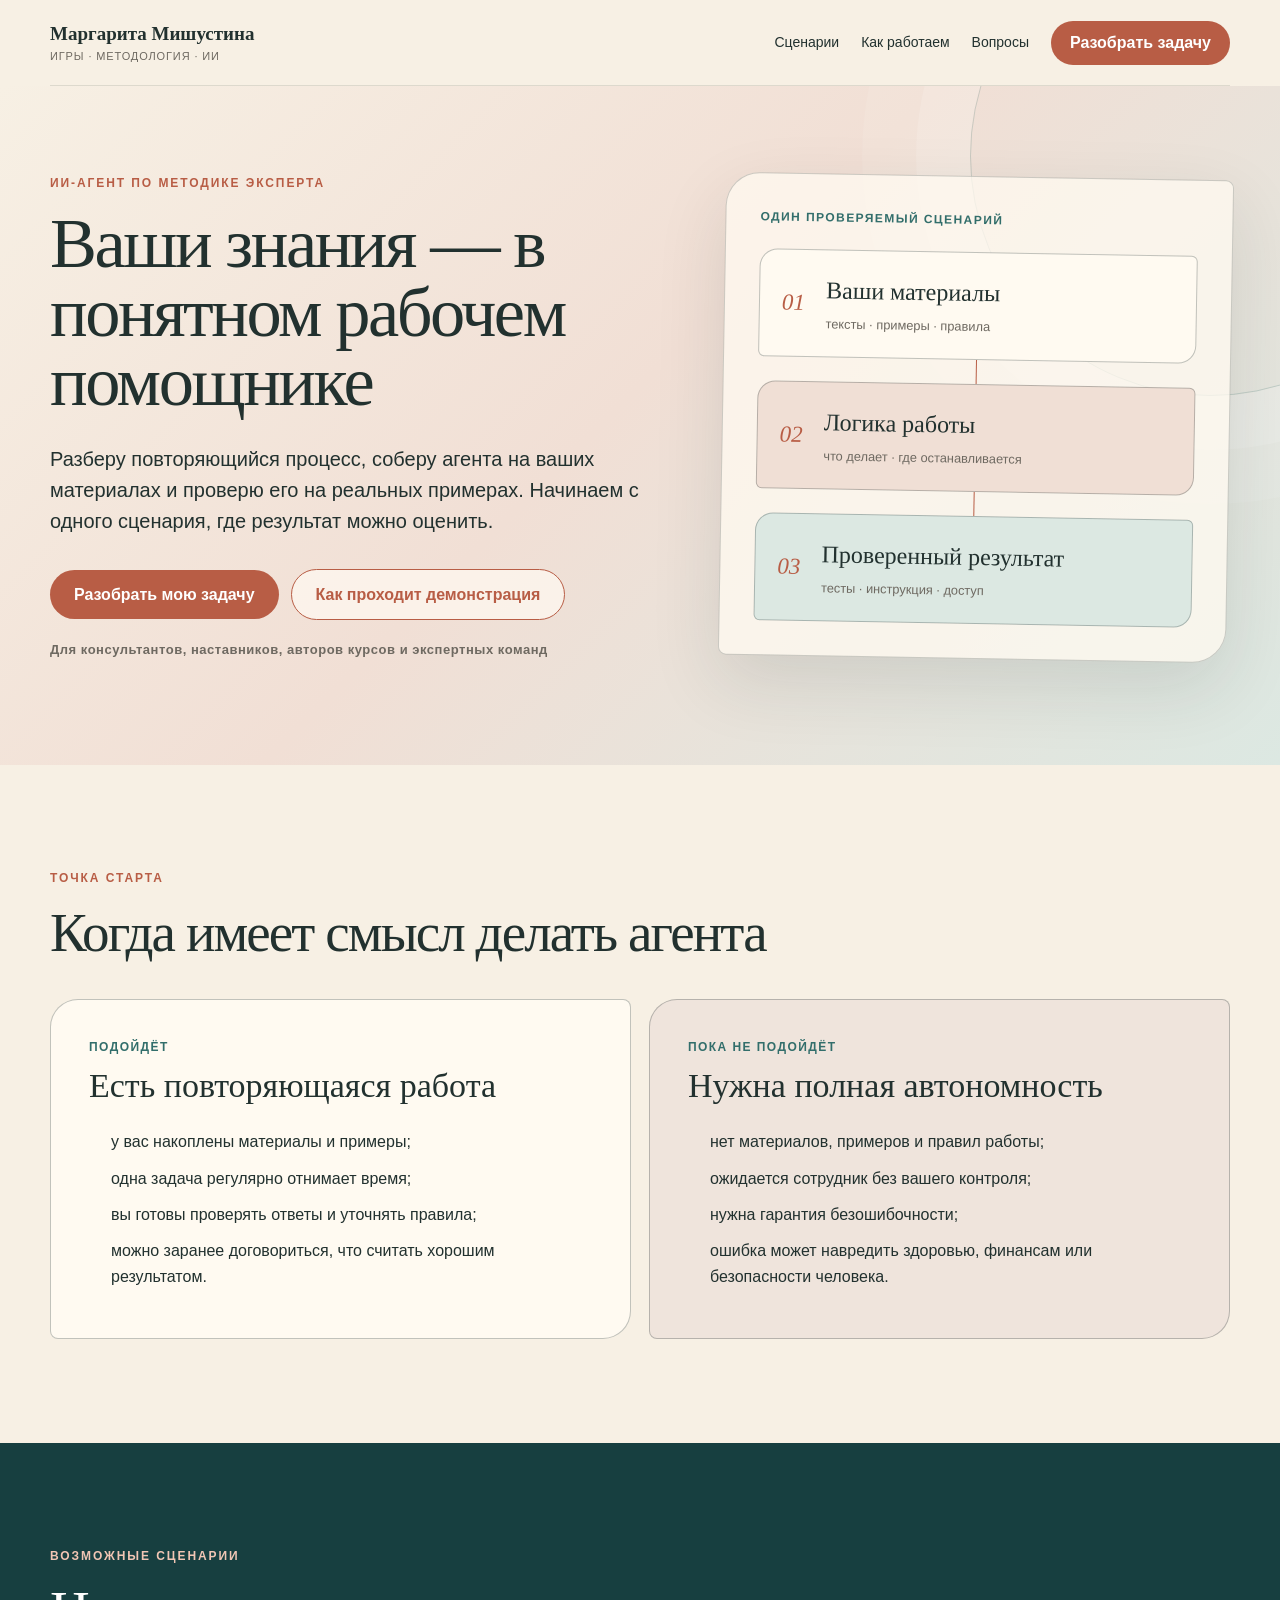
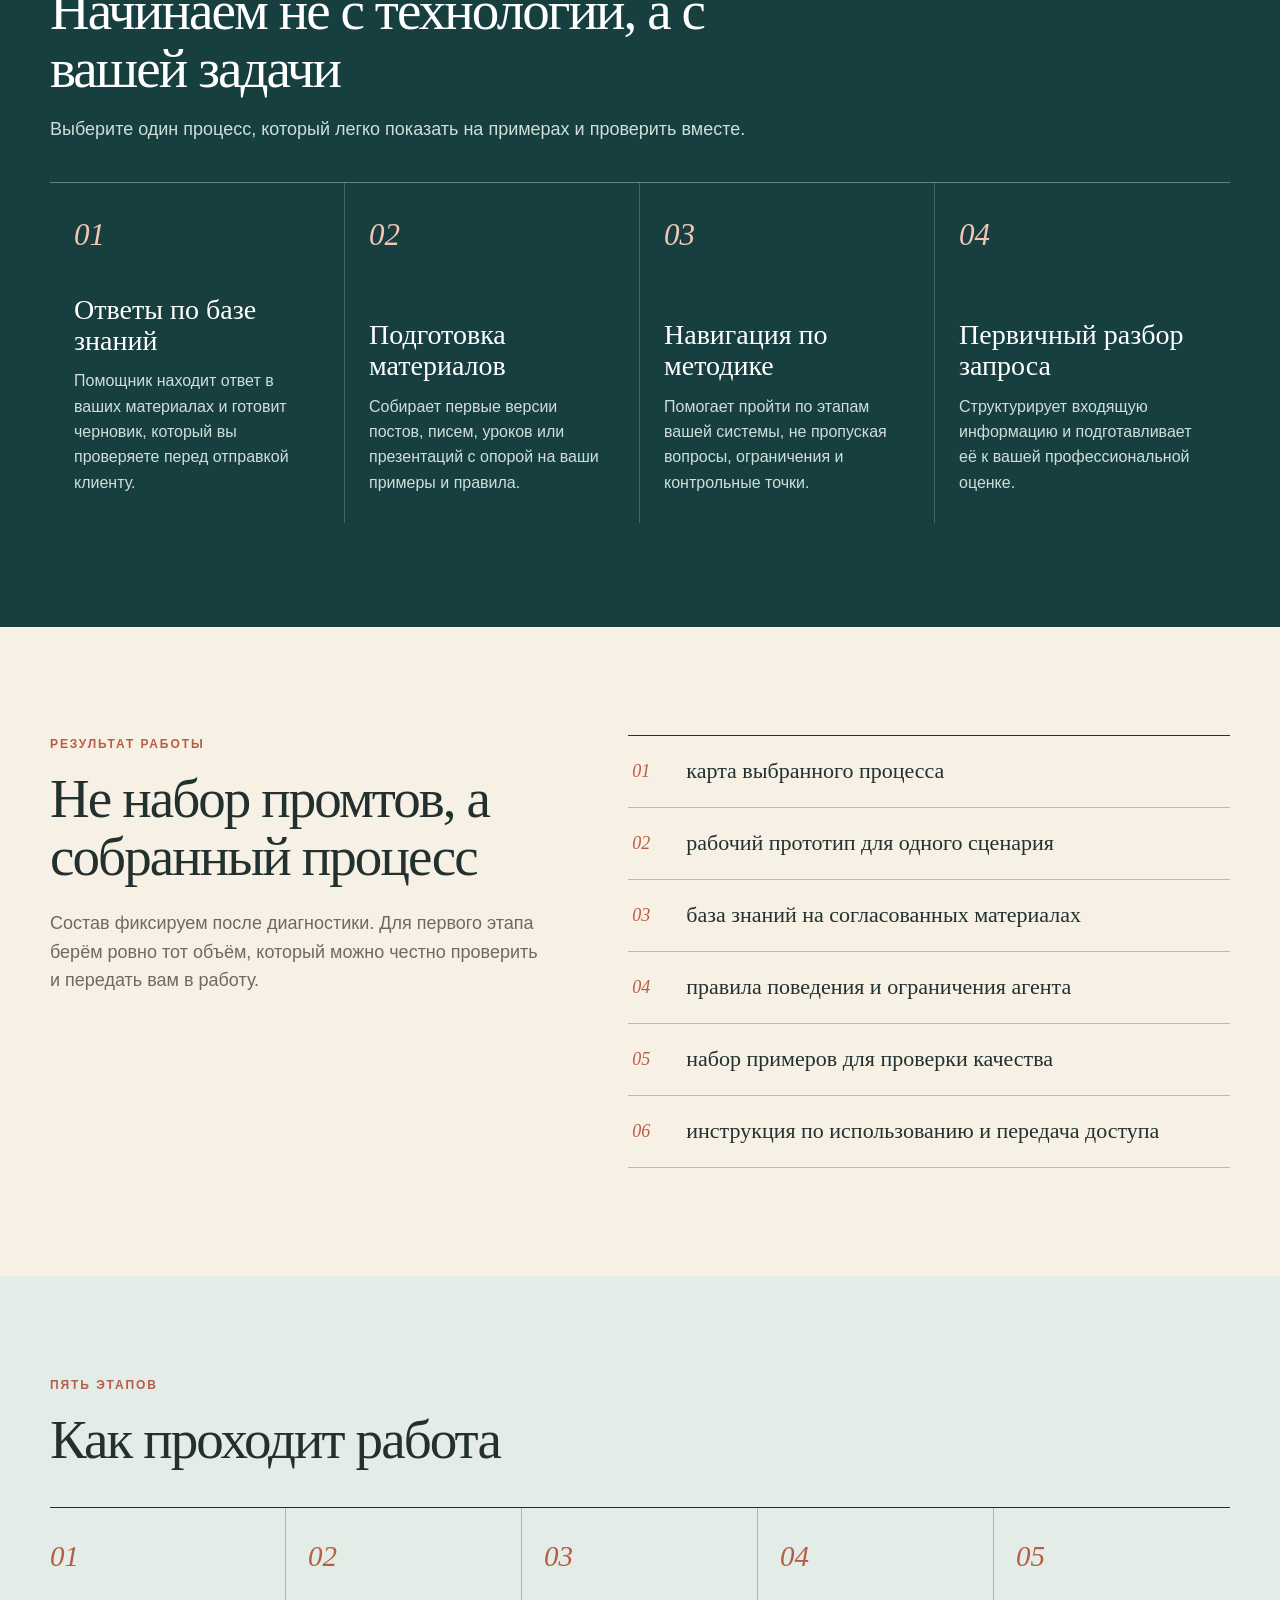
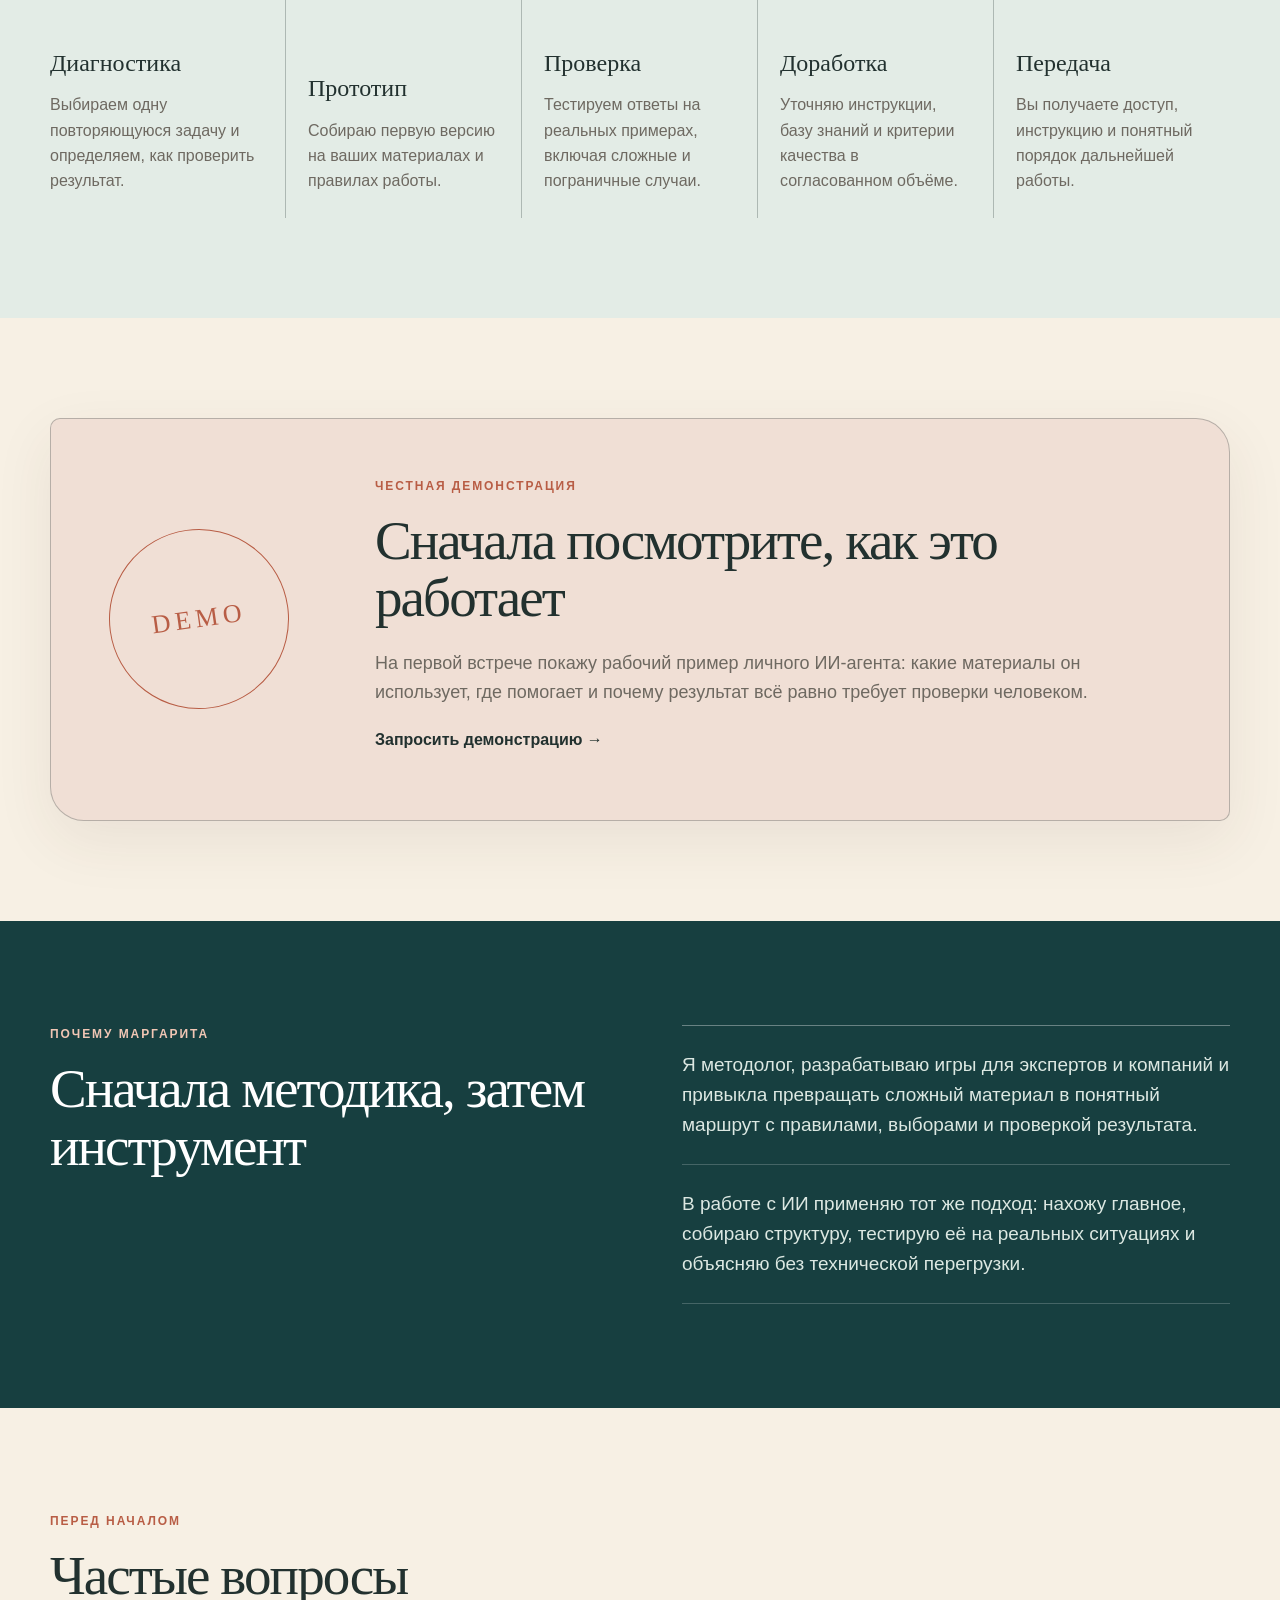
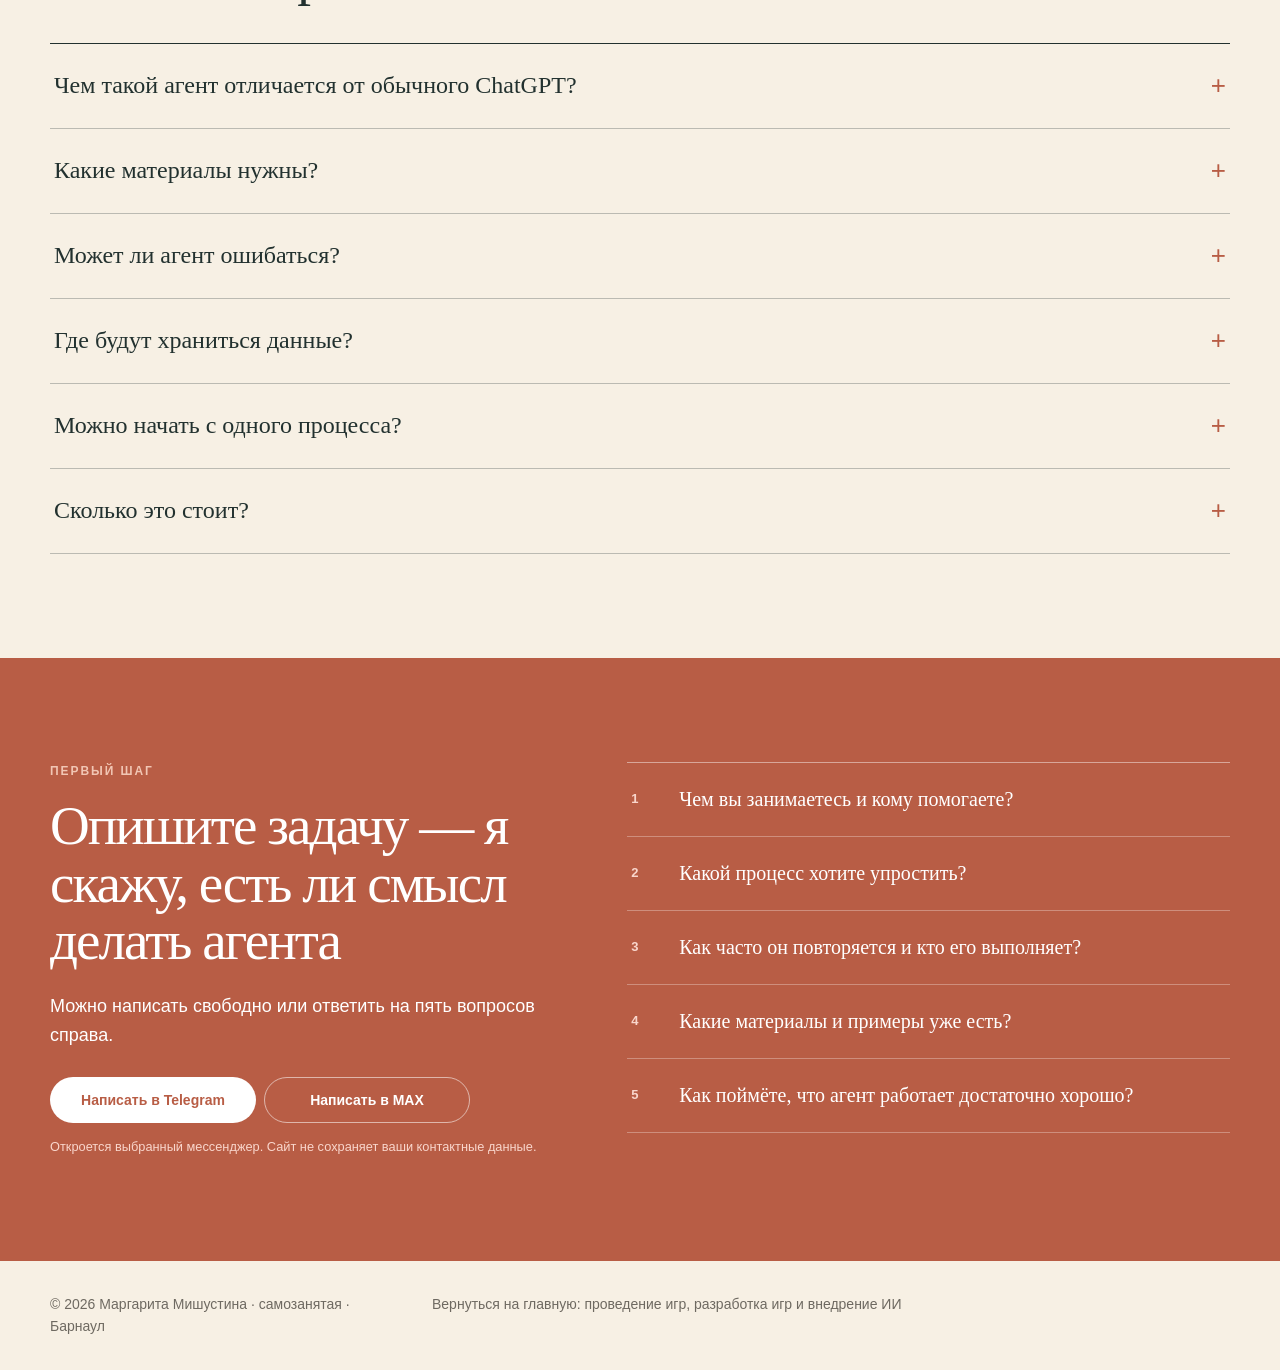
==== ai-agent/index.html @ d9b6cf72 "Создана страница ИИ-агента" ====
<!DOCTYPE html><html lang="ru"><head><meta charSet="utf-8"/><meta name="viewport" content="width=device-width, initial-scale=1"/><link rel="stylesheet" href="/assets/index-BxCWGx-k.css" data-rsc-css-href="/assets/index-BxCWGx-k.css" data-precedence="vite-rsc/importer-resources"/><link rel="modulepreload" href="/assets/layout-segment-context-V9c8Z1tU.js" crossorigin=""/><link rel="modulepreload" href="/assets/rolldown-runtime-S-ySWqyJ.js" crossorigin=""/><link rel="modulepreload" href="/assets/index-Vi2s322t.js" crossorigin=""/><link rel="modulepreload" href="/assets/framework-CXnKph_e.js" crossorigin=""/><title>ИИ-агент по методике эксперта — Маргарита Мишустина</title><meta name="description" content="Разбор повторяющегося процесса, прототип ИИ-агента на ваших материалах, проверка на реальных примерах и понятная передача в работу."/><meta property="og:title" content="ИИ-агент по вашей методике"/><meta property="og:description" content="Начинаем с одного повторяющегося процесса и проверяем результат на реальных примерах."/><meta property="og:url" content="https://margaritamishustina.ru/ai-agent/"/><meta property="og:type" content="website"/><meta property="og:locale" content="ru_RU"/><meta property="og:image" content="https://margaritamishustina.ru/og.png"/><meta property="og:image:width" content="1792"/><meta property="og:image:height" content="937"/><meta property="og:image:alt" content="Маргарита Мишустина — игры, методология и ИИ"/><meta name="twitter:card" content="summary_large_image"/><meta name="twitter:title" content="ИИ-агент по вашей методике"/><meta name="twitter:description" content="Один понятный сценарий, ваши материалы и проверка на реальных примерах."/><meta name="twitter:image" content="https://margaritamishustina.ru/og.png"/><link rel="canonical" href="https://margaritamishustina.ru/ai-agent/"/><script>self.__VINEXT_RSC_PARAMS__={}</script><script>self.__VINEXT_RSC_NAV__={"pathname":"/ai-agent","searchParams":[]}</script><link rel="modulepreload" href="/assets/index-Vi2s322t.js" />
<link rel="icon" href="/favicon.svg" type="image/svg+xml"/></head><body><header class="site-header ai-page-header"><a class="brand" href="/" aria-label="На главную страницу">Маргарита Мишустина<span>игры · методология · ИИ</span></a><nav aria-label="Навигация страницы ИИ-агента"><a class="nav-link" href="#scenarios">Сценарии</a><a class="nav-link" href="#process">Как работаем</a><a class="nav-link" href="#faq">Вопросы</a><a class="button button-small" href="#contact">Разобрать задачу</a></nav></header><main class="ai-page"><section class="ai-page-hero" aria-labelledby="ai-page-title"><div class="page-shell ai-page-hero-grid"><div class="ai-page-hero-copy"><p class="chapter-label">ИИ-агент по методике эксперта</p><h1 id="ai-page-title">Ваши знания — в понятном рабочем помощнике</h1><p class="hero-lead">Разберу повторяющийся процесс, соберу агента на ваших материалах и проверю его на реальных примерах. Начинаем с одного сценария, где результат можно оценить.</p><div class="hero-actions ai-page-actions"><a class="button" href="#contact">Разобрать мою задачу</a><a class="button button-outline" href="#demo">Как проходит демонстрация</a></div><p class="hero-location">Для консультантов, наставников, авторов курсов и экспертных команд</p></div><div class="agent-blueprint" aria-label="Схема создания ИИ-агента"><p class="small-title">Один проверяемый сценарий</p><div class="blueprint-card blueprint-source"><span>01</span><strong>Ваши материалы</strong><small>тексты · примеры · правила</small></div><div class="blueprint-line" aria-hidden="true"></div><div class="blueprint-card blueprint-logic"><span>02</span><strong>Логика работы</strong><small>что делает · где останавливается</small></div><div class="blueprint-line" aria-hidden="true"></div><div class="blueprint-card blueprint-result"><span>03</span><strong>Проверенный результат</strong><small>тесты · инструкция · доступ</small></div></div></div></section><section class="ai-fit page-shell" aria-labelledby="fit-title"><div class="section-heading narrow"><p class="chapter-label">Точка старта</p><h2 id="fit-title">Когда имеет смысл делать агента</h2></div><div class="ai-fit-grid"><article class="fit-card fit-card-yes"><p class="small-title">Подойдёт</p><h3>Есть повторяющаяся работа</h3><ul><li>у вас накоплены материалы и примеры;</li><li>одна задача регулярно отнимает время;</li><li>вы готовы проверять ответы и уточнять правила;</li><li>можно заранее договориться, что считать хорошим результатом.</li></ul></article><article class="fit-card fit-card-no"><p class="small-title">Пока не подойдёт</p><h3>Нужна полная автономность</h3><ul><li>нет материалов, примеров и правил работы;</li><li>ожидается сотрудник без вашего контроля;</li><li>нужна гарантия безошибочности;</li><li>ошибка может навредить здоровью, финансам или безопасности человека.</li></ul></article></div></section><section class="ai-scenarios" id="scenarios" aria-labelledby="scenarios-title"><div class="page-shell"><div class="section-heading narrow"><p class="chapter-label light">Возможные сценарии</p><h2 id="scenarios-title">Начинаем не с технологии, а с вашей задачи</h2><p>Выберите один процесс, который легко показать на примерах и проверить вместе.</p></div><div class="scenario-grid"><article><span>01</span><h3>Ответы по базе знаний</h3><p>Помощник находит ответ в ваших материалах и готовит черновик, который вы проверяете перед отправкой клиенту.</p></article><article><span>02</span><h3>Подготовка материалов</h3><p>Собирает первые версии постов, писем, уроков или презентаций с опорой на ваши примеры и правила.</p></article><article><span>03</span><h3>Навигация по методике</h3><p>Помогает пройти по этапам вашей системы, не пропуская вопросы, ограничения и контрольные точки.</p></article><article><span>04</span><h3>Первичный разбор запроса</h3><p>Структурирует входящую информацию и подготавливает её к вашей профессиональной оценке.</p></article></div></div></section><section class="ai-delivery page-shell" aria-labelledby="delivery-title"><div class="ai-delivery-intro"><p class="chapter-label">Результат работы</p><h2 id="delivery-title">Не набор промтов, а собранный процесс</h2><p>Состав фиксируем после диагностики. Для первого этапа берём ровно тот объём, который можно честно проверить и передать вам в работу.</p></div><ol class="delivery-list"><li><span>01</span>карта выбранного процесса</li><li><span>02</span>рабочий прототип для одного сценария</li><li><span>03</span>база знаний на согласованных материалах</li><li><span>04</span>правила поведения и ограничения агента</li><li><span>05</span>набор примеров для проверки качества</li><li><span>06</span>инструкция по использованию и передача доступа</li></ol></section><section class="ai-process" id="process" aria-labelledby="process-title"><div class="page-shell"><div class="section-heading narrow"><p class="chapter-label">Пять этапов</p><h2 id="process-title">Как проходит работа</h2></div><ol class="ai-process-steps"><li><span>01</span><div><strong>Диагностика</strong><p>Выбираем одну повторяющуюся задачу и определяем, как проверить результат.</p></div></li><li><span>02</span><div><strong>Прототип</strong><p>Собираю первую версию на ваших материалах и правилах работы.</p></div></li><li><span>03</span><div><strong>Проверка</strong><p>Тестируем ответы на реальных примерах, включая сложные и пограничные случаи.</p></div></li><li><span>04</span><div><strong>Доработка</strong><p>Уточняю инструкции, базу знаний и критерии качества в согласованном объёме.</p></div></li><li><span>05</span><div><strong>Передача</strong><p>Вы получаете доступ, инструкцию и понятный порядок дальнейшей работы.</p></div></li></ol></div></section><section class="ai-demo page-shell" id="demo" aria-labelledby="demo-title"><div class="demo-stamp" aria-hidden="true">DEMO</div><div><p class="chapter-label">Честная демонстрация</p><h2 id="demo-title">Сначала посмотрите, как это работает</h2><p>На первой встрече покажу рабочий пример личного ИИ-агента: какие материалы он использует, где помогает и почему результат всё равно требует проверки человеком.</p><a class="text-link" href="#contact">Запросить демонстрацию →</a></div></section><section class="ai-method" aria-labelledby="method-title-ai"><div class="page-shell ai-method-grid"><div><p class="chapter-label light">Почему Маргарита</p><h2 id="method-title-ai">Сначала методика, затем инструмент</h2></div><div class="ai-method-copy"><p>Я методолог, разрабатываю игры для экспертов и компаний и привыкла превращать сложный материал в понятный маршрут с правилами, выборами и проверкой результата.</p><p>В работе с ИИ применяю тот же подход: нахожу главное, собираю структуру, тестирую её на реальных ситуациях и объясняю без технической перегрузки.</p></div></div></section><section class="ai-faq page-shell" id="faq" aria-labelledby="faq-title-ai"><div class="section-heading narrow"><p class="chapter-label">Перед началом</p><h2 id="faq-title-ai">Частые вопросы</h2></div><div class="ai-faq-list"><details><summary>Чем такой агент отличается от обычного ChatGPT?<span>+</span></summary><p>Он собирается под конкретный процесс, использует согласованные материалы и проверяется на заранее выбранных примерах. Это не отменяет контроль человека.</p></details><details><summary>Какие материалы нужны?<span>+</span></summary><p>Подойдут тексты, инструкции, ответы клиентам, уроки, презентации и примеры хорошего результата. На диагностике определим, чего достаточно для первой версии.</p></details><details><summary>Может ли агент ошибаться?<span>+</span></summary><p>Да. Поэтому мы заранее задаём ограничения, собираем тесты и определяем, какие ответы обязательно проверяет человек.</p></details><details><summary>Где будут храниться данные?<span>+</span></summary><p>Это зависит от выбранной платформы. До начала работы согласуем, какие данные можно использовать, где они обрабатываются и кому доступен результат.</p></details><details><summary>Можно начать с одного процесса?<span>+</span></summary><p>Да, это предпочтительный старт. Если первый сценарий проходит согласованные тесты, его можно расширять или добавлять следующие задачи.</p></details><details><summary>Сколько это стоит?<span>+</span></summary><p>Стоимость зависит от объёма материалов, сложности логики и нужных интеграций. После короткой диагностики предложу состав первого этапа и цену без обязательства продолжать.</p></details></div></section><section class="ai-contact" id="contact" aria-labelledby="contact-title-ai"><div class="page-shell ai-contact-grid"><div><p class="chapter-label light">Первый шаг</p><h2 id="contact-title-ai">Опишите задачу — я скажу, есть ли смысл делать агента</h2><p>Можно написать свободно или ответить на пять вопросов справа.</p><div class="contact-actions ai-contact-actions"><a href="https://t.me/margomishustina?text=Хочу%20разобрать%20задачу%20для%20ИИ-агента.%20Я%20занимаюсь…%20Хочу%20упростить…" target="_blank" rel="noreferrer">Написать в Telegram</a><a href="https://max.ru/u/f9LHodD0cOJ58w_miyVyxqNpqsaRyYkkDJzzNxGYWLPPNpNHyA_haYvDagc" target="_blank" rel="noreferrer">Написать в MAX</a></div><small>Откроется выбранный мессенджер. Сайт не сохраняет ваши контактные данные.</small></div><ol class="brief-list"><li><span>1</span>Чем вы занимаетесь и кому помогаете?</li><li><span>2</span>Какой процесс хотите упростить?</li><li><span>3</span>Как часто он повторяется и кто его выполняет?</li><li><span>4</span>Какие материалы и примеры уже есть?</li><li><span>5</span>Как поймёте, что агент работает достаточно хорошо?</li></ol></div></section></main><footer class="site-footer page-shell"><p>© 2026 Маргарита Мишустина · самозанятая · Барнаул</p><p><a href="/">Вернуться на главную: проведение игр, разработка игр и внедрение ИИ</a></p></footer><script id="_R_">import("/assets/index-Vi2s322t.js")</script></body></html><script>self.__VINEXT_RSC_CHUNKS__=self.__VINEXT_RSC_CHUNKS__||[];self.__VINEXT_RSC_CHUNKS__.push("2:I[\"491d67a9792c\",[],\"Children\",1]\n3:I[\"cfee43ca1bc7\",[],\"LayoutSegmentProvider\",1]\n4:I[\"491d67a9792c\",[],\"Slot\",1]\n5:I[\"5b777958e3fd\",[],\"RedirectBoundary\",1]\n:HL[\"/assets/index-BxCWGx-k.css\",\"style\"]\n")</script><script>self.__VINEXT_RSC_CHUNKS__=self.__VINEXT_RSC_CHUNKS__||[];self.__VINEXT_RSC_CHUNKS__.push("0:{\"__route\":\"route:/ai-agent\",\"__interceptionContext\":null,\"__layoutIds\":[\"layout:/\"],\"__rootLayout\":\"/\",\"page:/ai-agent\":\"$L1\",\"layout:/\":[[[[\"$\",\"link\",\"css:/assets/index-BxCWGx-k.css\",{\"rel\":\"stylesheet\",\"precedence\":\"vite-rsc/importer-resources\",\"href\":\"/assets/index-BxCWGx-k.css\",\"data-rsc-css-href\":\"/assets/index-BxCWGx-k.css\"}],\"$undefined\"],[\"$\",\"html\",null,{\"lang\":\"ru\",\"children\":[\"$\",\"body\",null,{\"children\":[\"$\",\"$L2\",null,{}]}]}]],null],\"route:/ai-agent\":[[[\"$\",\"meta\",null,{\"charSet\":\"utf-8\"}],[[\"$\",\"title\",\"0\",{\"children\":\"ИИ-агент по методике эксперта — Маргарита Мишустина\"}],[\"$\",\"meta\",\"1\",{\"name\":\"description\",\"content\":\"Разбор повторяющегося процесса, прототип ИИ-агента на ваших материалах, проверка на реальных примерах и понятная передача в работу.\"}],[\"$\",\"meta\",\"2\",{\"property\":\"og:title\",\"content\":\"ИИ-агент по вашей методике\"}],[\"$\",\"meta\",\"3\",{\"property\":\"og:description\",\"content\":\"Начинаем с одного повторяющегося процесса и проверяем результат на реальных примерах.\"}],[\"$\",\"meta\",\"4\",{\"property\":\"og:url\",\"content\":\"https://margaritamishustina.ru/ai-agent/\"}],[\"$\",\"meta\",\"5\",{\"property\":\"og:type\",\"content\":\"website\"}],[\"$\",\"meta\",\"6\",{\"property\":\"og:locale\",\"content\":\"ru_RU\"}],[\"$\",\"meta\",\"7\",{\"property\":\"og:image\",\"content\":\"https://margaritamishustina.ru/og.png\"}],[\"$\",\"meta\",\"8\",{\"property\":\"og:image:width\",\"content\":\"1792\"}],[\"$\",\"meta\",\"9\",{\"property\":\"og:image:height\",\"content\":\"937\"}],[\"$\",\"meta\",\"10\",{\"property\":\"og:image:alt\",\"content\":\"Маргарита Мишустина — игры, методология и ИИ\"}],[\"$\",\"meta\",\"11\",{\"name\":\"twitter:card\",\"content\":\"summary_large_image\"}],[\"$\",\"meta\",\"12\",{\"name\":\"twitter:title\",\"content\":\"ИИ-агент по вашей методике\"}],[\"$\",\"meta\",\"13\",{\"name\":\"twitter:description\",\"content\":\"Один понятный сценарий, ваши материалы и проверка на реальных примерах.\"}],[\"$\",\"meta\",\"14\",{\"name\":\"twitter:image\",\"content\":\"https://margaritamishustina.ru/og.png\"}],[\"$\",\"link\",\"15\",{\"rel\":\"canonical\",\"href\":\"https://margaritamishustina.ru/ai-agent/\"}]],[[\"$\",\"meta\",\"0\",{\"name\":\"viewport\",\"content\":\"width=device-width, initial-scale=1\"}]]],[\"$\",\"$L3\",null,{\"segmentMap\":{\"children\":[\"ai-agent\"]},\"children\":[\"$\",\"$L4\",null,{\"id\":\"layout:/\",\"parallelSlots\":\"$undefined\",\"children\":[\"$\",\"$L5\",null,{\"children\":[\"$\",\"$L3\",null,{\"segmentMap\":{\"children\":[]},\"children\":[\"$\",\"$L4\",null,{\"id\":\"page:/ai-agent\"}]}]}]}]}]],\"__layoutFlags\":{\"layout:/\":\"s\"},\"__artifactCompatibility\":{\"schemaVersion\":1,\"graphVersion\":\"app-route-graph:177z2ak1lp4mmw\",\"deploymentVersion\":\"15f0492b-9839-4510-b03e-3e1b7dee6f03\",\"appElementsSchemaVersion\":1,\"rscPayloadSchemaVersion\":1,\"rootBoundaryId\":\"/\",\"renderEpoch\":null}}\n")</script><script>self.__VINEXT_RSC_CHUNKS__=self.__VINEXT_RSC_CHUNKS__||[];self.__VINEXT_RSC_CHUNKS__.push("1:[[\"$\",\"header\",null,{\"className\":\"site-header ai-page-header\",\"children\":[[\"$\",\"a\",null,{\"className\":\"brand\",\"href\":\"/\",\"aria-label\":\"На главную страницу\",\"children\":[\"Маргарита Мишустина\",[\"$\",\"span\",null,{\"children\":\"игры · методология · ИИ\"}]]}],[\"$\",\"nav\",null,{\"aria-label\":\"Навигация страницы ИИ-агента\",\"children\":[[\"$\",\"a\",null,{\"className\":\"nav-link\",\"href\":\"#scenarios\",\"children\":\"Сценарии\"}],[\"$\",\"a\",null,{\"className\":\"nav-link\",\"href\":\"#process\",\"children\":\"Как работаем\"}],[\"$\",\"a\",null,{\"className\":\"nav-link\",\"href\":\"#faq\",\"children\":\"Вопросы\"}],[\"$\",\"a\",null,{\"className\":\"button button-small\",\"href\":\"#contact\",\"children\":\"Разобрать задачу\"}]]}]]}],[\"$\",\"main\",null,{\"className\":\"ai-page\",\"children\":[[\"$\",\"section\",null,{\"className\":\"ai-page-hero\",\"aria-labelledby\":\"ai-page-title\",\"children\":[\"$\",\"div\",null,{\"className\":\"page-shell ai-page-hero-grid\",\"children\":[[\"$\",\"div\",null,{\"className\":\"ai-page-hero-copy\",\"children\":[[\"$\",\"p\",null,{\"className\":\"chapter-label\",\"children\":\"ИИ-агент по методике эксперта\"}],[\"$\",\"h1\",null,{\"id\":\"ai-page-title\",\"children\":\"Ваши знания — в понятном рабочем помощнике\"}],[\"$\",\"p\",null,{\"className\":\"hero-lead\",\"children\":\"Разберу повторяющийся процесс, соберу агента на ваших материалах и проверю его на реальных примерах. Начинаем с одного сценария, где результат можно оценить.\"}],[\"$\",\"div\",null,{\"className\":\"hero-actions ai-page-actions\",\"children\":[[\"$\",\"a\",null,{\"className\":\"button\",\"href\":\"#contact\",\"children\":\"Разобрать мою задачу\"}],[\"$\",\"a\",null,{\"className\":\"button button-outline\",\"href\":\"#demo\",\"children\":\"Как проходит демонстрация\"}]]}],[\"$\",\"p\",null,{\"className\":\"hero-location\",\"children\":\"Для консультантов, наставников, авторов курсов и экспертных команд\"}]]}],[\"$\",\"div\",null,{\"className\":\"agent-blueprint\",\"aria-label\":\"Схема создания ИИ-агента\",\"children\":[[\"$\",\"p\",null,{\"className\":\"small-title\",\"children\":\"Один проверяемый сценарий\"}],[\"$\",\"div\",null,{\"className\":\"blueprint-card blueprint-source\",\"children\":[[\"$\",\"span\",null,{\"children\":\"01\"}],[\"$\",\"strong\",null,{\"children\":\"Ваши материалы\"}],[\"$\",\"small\",null,{\"children\":\"тексты · примеры · правила\"}]]}],[\"$\",\"div\",null,{\"className\":\"blueprint-line\",\"aria-hidden\":\"true\"}],[\"$\",\"div\",null,{\"className\":\"blueprint-card blueprint-logic\",\"children\":[[\"$\",\"span\",null,{\"children\":\"02\"}],[\"$\",\"strong\",null,{\"children\":\"Логика работы\"}],[\"$\",\"small\",null,{\"children\":\"что делает · где останавливается\"}]]}],[\"$\",\"div\",null,{\"className\":\"blueprint-line\",\"aria-hidden\":\"true\"}],[\"$\",\"div\",null,{\"className\":\"blueprint-card blueprint-result\",\"children\":[[\"$\",\"span\",null,{\"children\":\"03\"}],[\"$\",\"strong\",null,{\"children\":\"Проверенный результат\"}],[\"$\",\"small\",null,{\"children\":\"тесты · инструкция · доступ\"}]]}]]}]]}]}],[\"$\",\"section\",null,{\"className\":\"ai-fit page-shell\",\"aria-labelledby\":\"fit-title\",\"children\":[[\"$\",\"div\",null,{\"className\":\"section-heading narrow\",\"children\":[[\"$\",\"p\",null,{\"className\":\"chapter-label\",\"children\":\"Точка старта\"}],[\"$\",\"h2\",null,{\"id\":\"fit-title\",\"children\":\"Когда имеет смысл делать агента\"}]]}],[\"$\",\"div\",null,{\"className\":\"ai-fit-grid\",\"children\":[[\"$\",\"article\",null,{\"className\":\"fit-card fit-card-yes\",\"children\":[[\"$\",\"p\",null,{\"className\":\"small-title\",\"children\":\"Подойдёт\"}],[\"$\",\"h3\",null,{\"children\":\"Есть повторяющаяся работа\"}],[\"$\",\"ul\",null,{\"children\":[[\"$\",\"li\",null,{\"children\":\"у вас накоплены материалы и примеры;\"}],[\"$\",\"li\",null,{\"children\":\"одна задача регулярно отнимает время;\"}],[\"$\",\"li\",null,{\"children\":\"вы готовы проверять ответы и уточнять правила;\"}],[\"$\",\"li\",null,{\"children\":\"можно заранее договориться, что считать хорошим результатом.\"}]]}]]}],[\"$\",\"article\",null,{\"className\":\"fit-card fit-card-no\",\"children\":[[\"$\",\"p\",null,{\"className\":\"small-title\",\"children\":\"Пока не подойдёт\"}],[\"$\",\"h3\",null,{\"children\":\"Нужна полная автономность\"}],[\"$\",\"ul\",null,{\"children\":[[\"$\",\"li\",null,{\"children\":\"нет материалов, примеров и правил работы;\"}],[\"$\",\"li\",null,{\"children\":\"ожидается сотрудник без вашего контроля;\"}],[\"$\",\"li\",null,{\"children\":\"нужна гарантия безошибочности;\"}],[\"$\",\"li\",null,{\"children\":\"ошибка может навредить здоровью, финансам или безопасности человека.\"}]]}]]}]]}]]}],[\"$\",\"section\",null,{\"className\":\"ai-scenarios\",\"id\":\"scenarios\",\"aria-labelledby\":\"scenarios-title\",\"children\":[\"$\",\"div\",null,{\"className\":\"page-shell\",\"children\":[[\"$\",\"div\",null,{\"className\":\"section-heading narrow\",\"children\":[[\"$\",\"p\",null,{\"className\":\"chapter-label light\",\"children\":\"Возможные сценарии\"}],\"$L6\",\"$L7\"]}],\"$L8\"]}]}],\"$L9\",\"$La\",\"$Lb\",\"$Lc\",\"$Ld\",\"$Le\"]}],\"$Lf\"]\n")</script><script>self.__VINEXT_RSC_CHUNKS__=self.__VINEXT_RSC_CHUNKS__||[];self.__VINEXT_RSC_CHUNKS__.push("6:[\"$\",\"h2\",null,{\"id\":\"scenarios-title\",\"children\":\"Начинаем не с технологии, а с вашей задачи\"}]\n7:[\"$\",\"p\",null,{\"children\":\"Выберите один процесс, который легко показать на примерах и проверить вместе.\"}]\n8:[\"$\",\"div\",null,{\"className\":\"scenario-grid\",\"children\":[[\"$\",\"article\",\"01\",{\"children\":[[\"$\",\"span\",null,{\"children\":\"01\"}],[\"$\",\"h3\",null,{\"children\":\"Ответы по базе знаний\"}],[\"$\",\"p\",null,{\"children\":\"Помощник находит ответ в ваших материалах и готовит черновик, который вы проверяете перед отправкой клиенту.\"}]]}],[\"$\",\"article\",\"02\",{\"children\":[[\"$\",\"span\",null,{\"children\":\"02\"}],[\"$\",\"h3\",null,{\"children\":\"Подготовка материалов\"}],[\"$\",\"p\",null,{\"children\":\"Собирает первые версии постов, писем, уроков или презентаций с опорой на ваши примеры и правила.\"}]]}],[\"$\",\"article\",\"03\",{\"children\":[[\"$\",\"span\",null,{\"children\":\"03\"}],[\"$\",\"h3\",null,{\"children\":\"Навигация по методике\"}],[\"$\",\"p\",null,{\"children\":\"Помогает пройти по этапам вашей системы, не пропуская вопросы, ограничения и контрольные точки.\"}]]}],[\"$\",\"article\",\"04\",{\"children\":[[\"$\",\"span\",null,{\"children\":\"04\"}],[\"$\",\"h3\",null,{\"children\":\"Первичный разбор запроса\"}],[\"$\",\"p\",null,{\"children\":\"Структурирует входящую информацию и подготавливает её к вашей профессиональной оценке.\"}]]}]]}]\n")</script><script>self.__VINEXT_RSC_CHUNKS__=self.__VINEXT_RSC_CHUNKS__||[];self.__VINEXT_RSC_CHUNKS__.push("9:[\"$\",\"section\",null,{\"className\":\"ai-delivery page-shell\",\"aria-labelledby\":\"delivery-title\",\"children\":[[\"$\",\"div\",null,{\"className\":\"ai-delivery-intro\",\"children\":[[\"$\",\"p\",null,{\"className\":\"chapter-label\",\"children\":\"Результат работы\"}],[\"$\",\"h2\",null,{\"id\":\"delivery-title\",\"children\":\"Не набор промтов, а собранный процесс\"}],[\"$\",\"p\",null,{\"children\":\"Состав фиксируем после диагностики. Для первого этапа берём ровно тот объём, который можно честно проверить и передать вам в работу.\"}]]}],[\"$\",\"ol\",null,{\"className\":\"delivery-list\",\"children\":[[\"$\",\"li\",\"карта выбранного процесса\",{\"children\":[[\"$\",\"span\",null,{\"children\":\"01\"}],\"карта выбранного процесса\"]}],[\"$\",\"li\",\"рабочий прототип для одного сценария\",{\"children\":[[\"$\",\"span\",null,{\"children\":\"02\"}],\"рабочий прототип для одного сценария\"]}],[\"$\",\"li\",\"база знаний на согласованных материалах\",{\"children\":[[\"$\",\"span\",null,{\"children\":\"03\"}],\"база знаний на согласованных материалах\"]}],[\"$\",\"li\",\"правила поведения и ограничения агента\",{\"children\":[[\"$\",\"span\",null,{\"children\":\"04\"}],\"правила поведения и ограничения агента\"]}],[\"$\",\"li\",\"набор примеров для проверки качества\",{\"children\":[[\"$\",\"span\",null,{\"children\":\"05\"}],\"набор примеров для проверки качества\"]}],[\"$\",\"li\",\"инструкция по использованию и передача доступа\",{\"children\":[[\"$\",\"span\",null,{\"children\":\"06\"}],\"инструкция по использованию и передача доступа\"]}]]}]]}]\n")</script><script>self.__VINEXT_RSC_CHUNKS__=self.__VINEXT_RSC_CHUNKS__||[];self.__VINEXT_RSC_CHUNKS__.push("a:[\"$\",\"section\",null,{\"className\":\"ai-process\",\"id\":\"process\",\"aria-labelledby\":\"process-title\",\"children\":[\"$\",\"div\",null,{\"className\":\"page-shell\",\"children\":[[\"$\",\"div\",null,{\"className\":\"section-heading narrow\",\"children\":[[\"$\",\"p\",null,{\"className\":\"chapter-label\",\"children\":\"Пять этапов\"}],[\"$\",\"h2\",null,{\"id\":\"process-title\",\"children\":\"Как проходит работа\"}]]}],[\"$\",\"ol\",null,{\"className\":\"ai-process-steps\",\"children\":[[\"$\",\"li\",\"Диагностика\",{\"children\":[[\"$\",\"span\",null,{\"children\":\"01\"}],[\"$\",\"div\",null,{\"children\":[[\"$\",\"strong\",null,{\"children\":\"Диагностика\"}],[\"$\",\"p\",null,{\"children\":\"Выбираем одну повторяющуюся задачу и определяем, как проверить результат.\"}]]}]]}],[\"$\",\"li\",\"Прототип\",{\"children\":[[\"$\",\"span\",null,{\"children\":\"02\"}],[\"$\",\"div\",null,{\"children\":[[\"$\",\"strong\",null,{\"children\":\"Прототип\"}],[\"$\",\"p\",null,{\"children\":\"Собираю первую версию на ваших материалах и правилах работы.\"}]]}]]}],[\"$\",\"li\",\"Проверка\",{\"children\":[[\"$\",\"span\",null,{\"children\":\"03\"}],[\"$\",\"div\",null,{\"children\":[[\"$\",\"strong\",null,{\"children\":\"Проверка\"}],[\"$\",\"p\",null,{\"children\":\"Тестируем ответы на реальных примерах, включая сложные и пограничные случаи.\"}]]}]]}],[\"$\",\"li\",\"Доработка\",{\"children\":[[\"$\",\"span\",null,{\"children\":\"04\"}],[\"$\",\"div\",null,{\"children\":[[\"$\",\"strong\",null,{\"children\":\"Доработка\"}],[\"$\",\"p\",null,{\"children\":\"Уточняю инструкции, базу знаний и критерии качества в согласованном объёме.\"}]]}]]}],[\"$\",\"li\",\"Передача\",{\"children\":[[\"$\",\"span\",null,{\"children\":\"05\"}],[\"$\",\"div\",null,{\"children\":[[\"$\",\"strong\",null,{\"children\":\"Передача\"}],[\"$\",\"p\",null,{\"children\":\"Вы получаете доступ, инструкцию и понятный порядок дальнейшей работы.\"}]]}]]}]]}]]}]}]\n")</script><script>self.__VINEXT_RSC_CHUNKS__=self.__VINEXT_RSC_CHUNKS__||[];self.__VINEXT_RSC_CHUNKS__.push("b:[\"$\",\"section\",null,{\"className\":\"ai-demo page-shell\",\"id\":\"demo\",\"aria-labelledby\":\"demo-title\",\"children\":[[\"$\",\"div\",null,{\"className\":\"demo-stamp\",\"aria-hidden\":\"true\",\"children\":\"DEMO\"}],[\"$\",\"div\",null,{\"children\":[[\"$\",\"p\",null,{\"className\":\"chapter-label\",\"children\":\"Честная демонстрация\"}],[\"$\",\"h2\",null,{\"id\":\"demo-title\",\"children\":\"Сначала посмотрите, как это работает\"}],[\"$\",\"p\",null,{\"children\":\"На первой встрече покажу рабочий пример личного ИИ-агента: какие материалы он использует, где помогает и почему результат всё равно требует проверки человеком.\"}],[\"$\",\"a\",null,{\"className\":\"text-link\",\"href\":\"#contact\",\"children\":\"Запросить демонстрацию →\"}]]}]]}]\nc:[\"$\",\"section\",null,{\"className\":\"ai-method\",\"aria-labelledby\":\"method-title-ai\",\"children\":[\"$\",\"div\",null,{\"className\":\"page-shell ai-method-grid\",\"children\":[[\"$\",\"div\",null,{\"children\":[[\"$\",\"p\",null,{\"className\":\"chapter-label light\",\"children\":\"Почему Маргарита\"}],[\"$\",\"h2\",null,{\"id\":\"method-title-ai\",\"children\":\"Сначала методика, затем инструмент\"}]]}],[\"$\",\"div\",null,{\"className\":\"ai-method-copy\",\"children\":[[\"$\",\"p\",null,{\"children\":\"Я методолог, разрабатываю игры для экспертов и компаний и привыкла превращать сложный материал в понятный маршрут с правилами, выборами и проверкой результата.\"}],[\"$\",\"p\",null,{\"children\":\"В работе с ИИ применяю тот же подход: нахожу главное, собираю структуру, тестирую её на реальных ситуациях и объясняю без технической перегрузки.\"}]]}]]}]}]\n")</script><script>self.__VINEXT_RSC_CHUNKS__=self.__VINEXT_RSC_CHUNKS__||[];self.__VINEXT_RSC_CHUNKS__.push("d:[\"$\",\"section\",null,{\"className\":\"ai-faq page-shell\",\"id\":\"faq\",\"aria-labelledby\":\"faq-title-ai\",\"children\":[[\"$\",\"div\",null,{\"className\":\"section-heading narrow\",\"children\":[[\"$\",\"p\",null,{\"className\":\"chapter-label\",\"children\":\"Перед началом\"}],[\"$\",\"h2\",null,{\"id\":\"faq-title-ai\",\"children\":\"Частые вопросы\"}]]}],[\"$\",\"div\",null,{\"className\":\"ai-faq-list\",\"children\":[[\"$\",\"details\",null,{\"children\":[[\"$\",\"summary\",null,{\"children\":[\"Чем такой агент отличается от обычного ChatGPT?\",[\"$\",\"span\",null,{\"children\":\"+\"}]]}],[\"$\",\"p\",null,{\"children\":\"Он собирается под конкретный процесс, использует согласованные материалы и проверяется на заранее выбранных примерах. Это не отменяет контроль человека.\"}]]}],[\"$\",\"details\",null,{\"children\":[[\"$\",\"summary\",null,{\"children\":[\"Какие материалы нужны?\",[\"$\",\"span\",null,{\"children\":\"+\"}]]}],[\"$\",\"p\",null,{\"children\":\"Подойдут тексты, инструкции, ответы клиентам, уроки, презентации и примеры хорошего результата. На диагностике определим, чего достаточно для первой версии.\"}]]}],[\"$\",\"details\",null,{\"children\":[[\"$\",\"summary\",null,{\"children\":[\"Может ли агент ошибаться?\",[\"$\",\"span\",null,{\"children\":\"+\"}]]}],[\"$\",\"p\",null,{\"children\":\"Да. Поэтому мы заранее задаём ограничения, собираем тесты и определяем, какие ответы обязательно проверяет человек.\"}]]}],[\"$\",\"details\",null,{\"children\":[[\"$\",\"summary\",null,{\"children\":[\"Где будут храниться данные?\",[\"$\",\"span\",null,{\"children\":\"+\"}]]}],[\"$\",\"p\",null,{\"children\":\"Это зависит от выбранной платформы. До начала работы согласуем, какие данные можно использовать, где они обрабатываются и кому доступен результат.\"}]]}],[\"$\",\"details\",null,{\"children\":[[\"$\",\"summary\",null,{\"children\":[\"Можно начать с одного процесса?\",[\"$\",\"span\",null,{\"children\":\"+\"}]]}],[\"$\",\"p\",null,{\"children\":\"Да, это предпочтительный старт. Если первый сценарий проходит согласованные тесты, его можно расширять или добавлять следующие задачи.\"}]]}],[\"$\",\"details\",null,{\"children\":[[\"$\",\"summary\",null,{\"children\":[\"Сколько это стоит?\",[\"$\",\"span\",null,{\"children\":\"+\"}]]}],[\"$\",\"p\",null,{\"children\":\"Стоимость зависит от объёма материалов, сложности логики и нужных интеграций. После короткой диагностики предложу состав первого этапа и цену без обязательства продолжать.\"}]]}]]}]]}]\n")</script><script>self.__VINEXT_RSC_CHUNKS__=self.__VINEXT_RSC_CHUNKS__||[];self.__VINEXT_RSC_CHUNKS__.push("e:[\"$\",\"section\",null,{\"className\":\"ai-contact\",\"id\":\"contact\",\"aria-labelledby\":\"contact-title-ai\",\"children\":[\"$\",\"div\",null,{\"className\":\"page-shell ai-contact-grid\",\"children\":[[\"$\",\"div\",null,{\"children\":[[\"$\",\"p\",null,{\"className\":\"chapter-label light\",\"children\":\"Первый шаг\"}],[\"$\",\"h2\",null,{\"id\":\"contact-title-ai\",\"children\":\"Опишите задачу — я скажу, есть ли смысл делать агента\"}],[\"$\",\"p\",null,{\"children\":\"Можно написать свободно или ответить на пять вопросов справа.\"}],[\"$\",\"div\",null,{\"className\":\"contact-actions ai-contact-actions\",\"children\":[[\"$\",\"a\",null,{\"href\":\"https://t.me/margomishustina?text=Хочу%20разобрать%20задачу%20для%20ИИ-агента.%20Я%20занимаюсь…%20Хочу%20упростить…\",\"target\":\"_blank\",\"rel\":\"noreferrer\",\"children\":\"Написать в Telegram\"}],[\"$\",\"a\",null,{\"href\":\"https://max.ru/u/f9LHodD0cOJ58w_miyVyxqNpqsaRyYkkDJzzNxGYWLPPNpNHyA_haYvDagc\",\"target\":\"_blank\",\"rel\":\"noreferrer\",\"children\":\"Написать в MAX\"}]]}],[\"$\",\"small\",null,{\"children\":\"Откроется выбранный мессенджер. Сайт не сохраняет ваши контактные данные.\"}]]}],[\"$\",\"ol\",null,{\"className\":\"brief-list\",\"children\":[[\"$\",\"li\",null,{\"children\":[[\"$\",\"span\",null,{\"children\":\"1\"}],\"Чем вы занимаетесь и кому помогаете?\"]}],[\"$\",\"li\",null,{\"children\":[[\"$\",\"span\",null,{\"children\":\"2\"}],\"Какой процесс хотите упростить?\"]}],[\"$\",\"li\",null,{\"children\":[[\"$\",\"span\",null,{\"children\":\"3\"}],\"Как часто он повторяется и кто его выполняет?\"]}],[\"$\",\"li\",null,{\"children\":[[\"$\",\"span\",null,{\"children\":\"4\"}],\"Какие материалы и примеры уже есть?\"]}],[\"$\",\"li\",null,{\"children\":[[\"$\",\"span\",null,{\"children\":\"5\"}],\"Как поймёте, что агент работает достаточно хорошо?\"]}]]}]]}]}]\n")</script><script>self.__VINEXT_RSC_CHUNKS__=self.__VINEXT_RSC_CHUNKS__||[];self.__VINEXT_RSC_CHUNKS__.push("f:[\"$\",\"footer\",null,{\"className\":\"site-footer page-shell\",\"children\":[[\"$\",\"p\",null,{\"children\":\"© 2026 Маргарита Мишустина · самозанятая · Барнаул\"}],[\"$\",\"p\",null,{\"children\":[\"$\",\"a\",null,{\"href\":\"/\",\"children\":\"Вернуться на главную: проведение игр, разработка игр и внедрение ИИ\"}]}]]}]\n")</script><script>self.__VINEXT_RSC_DONE__=true</script>
---- assets/index-BxCWGx-k.css ----
/*! tailwindcss v4.2.1 | MIT License | https://tailwindcss.com */
@layer properties{@supports (((-webkit-hyphens:none)) and (not (margin-trim:inline))) or ((-moz-orient:inline) and (not (color:rgb(from red r g b)))){*,:before,:after,::backdrop{--tw-blur:initial;--tw-brightness:initial;--tw-contrast:initial;--tw-grayscale:initial;--tw-hue-rotate:initial;--tw-invert:initial;--tw-opacity:initial;--tw-saturate:initial;--tw-sepia:initial;--tw-drop-shadow:initial;--tw-drop-shadow-color:initial;--tw-drop-shadow-alpha:100%;--tw-drop-shadow-size:initial}}}@layer theme{:root,:host{--font-sans:ui-sans-serif, system-ui, sans-serif, "Apple Color Emoji", "Segoe UI Emoji", "Segoe UI Symbol", "Noto Color Emoji";--font-mono:ui-monospace, SFMono-Regular, Menlo, Monaco, Consolas, "Liberation Mono", "Courier New", monospace;--spacing:.25rem;--default-font-family:var(--font-sans);--default-mono-font-family:var(--font-mono)}}@layer base{*,:after,:before,::backdrop{box-sizing:border-box;border:0 solid;margin:0;padding:0}::file-selector-button{box-sizing:border-box;border:0 solid;margin:0;padding:0}html,:host{-webkit-text-size-adjust:100%;tab-size:4;line-height:1.5;font-family:var(--default-font-family,ui-sans-serif, system-ui, sans-serif, "Apple Color Emoji", "Segoe UI Emoji", "Segoe UI Symbol", "Noto Color Emoji");font-feature-settings:var(--default-font-feature-settings,normal);font-variation-settings:var(--default-font-variation-settings,normal);-webkit-tap-highlight-color:transparent}hr{height:0;color:inherit;border-top-width:1px}abbr:where([title]){-webkit-text-decoration:underline dotted;text-decoration:underline dotted}h1,h2,h3,h4,h5,h6{font-size:inherit;font-weight:inherit}a{color:inherit;-webkit-text-decoration:inherit;-webkit-text-decoration:inherit;-webkit-text-decoration:inherit;-webkit-text-decoration:inherit;text-decoration:inherit}b,strong{font-weight:bolder}code,kbd,samp,pre{font-family:var(--default-mono-font-family,ui-monospace, SFMono-Regular, Menlo, Monaco, Consolas, "Liberation Mono", "Courier New", monospace);font-feature-settings:var(--default-mono-font-feature-settings,normal);font-variation-settings:var(--default-mono-font-variation-settings,normal);font-size:1em}small{font-size:80%}sub,sup{vertical-align:baseline;font-size:75%;line-height:0;position:relative}sub{bottom:-.25em}sup{top:-.5em}table{text-indent:0;border-color:inherit;border-collapse:collapse}:-moz-focusring{outline:auto}progress{vertical-align:baseline}summary{display:list-item}ol,ul,menu{list-style:none}img,svg,video,canvas,audio,iframe,embed,object{vertical-align:middle;display:block}img,video{max-width:100%;height:auto}button,input,select,optgroup,textarea{font:inherit;font-feature-settings:inherit;font-variation-settings:inherit;letter-spacing:inherit;color:inherit;opacity:1;background-color:#0000;border-radius:0}::file-selector-button{font:inherit;font-feature-settings:inherit;font-variation-settings:inherit;letter-spacing:inherit;color:inherit;opacity:1;background-color:#0000;border-radius:0}:where(select:is([multiple],[size])) optgroup{font-weight:bolder}:where(select:is([multiple],[size])) optgroup option{padding-inline-start:20px}::file-selector-button{margin-inline-end:4px}::placeholder{opacity:1}@supports (not ((-webkit-appearance:-apple-pay-button))) or (contain-intrinsic-size:1px){::placeholder{color:currentColor}@supports (color:color-mix(in lab, red, red)){::placeholder{color:color-mix(in oklab, currentcolor 50%, transparent)}}}textarea{resize:vertical}::-webkit-search-decoration{-webkit-appearance:none}::-webkit-date-and-time-value{min-height:1lh;text-align:inherit}::-webkit-datetime-edit{display:inline-flex}::-webkit-datetime-edit-fields-wrapper{padding:0}::-webkit-datetime-edit{padding-block:0}::-webkit-datetime-edit-year-field{padding-block:0}::-webkit-datetime-edit-month-field{padding-block:0}::-webkit-datetime-edit-day-field{padding-block:0}::-webkit-datetime-edit-hour-field{padding-block:0}::-webkit-datetime-edit-minute-field{padding-block:0}::-webkit-datetime-edit-second-field{padding-block:0}::-webkit-datetime-edit-millisecond-field{padding-block:0}::-webkit-datetime-edit-meridiem-field{padding-block:0}::-webkit-calendar-picker-indicator{line-height:1}:-moz-ui-invalid{box-shadow:none}button,input:where([type=button],[type=reset],[type=submit]){appearance:button}::file-selector-button{appearance:button}::-webkit-inner-spin-button{height:auto}::-webkit-outer-spin-button{height:auto}[hidden]:where(:not([hidden=until-found])){display:none!important}}@layer components;@layer utilities{.visible{visibility:visible}.relative{position:relative}.static{position:static}.start{inset-inline-start:var(--spacing)}.end{inset-inline-end:var(--spacing)}.block{display:block}.flex{display:flex}.hidden{display:none}.table{display:table}.resize{resize:both}.blur{--tw-blur:blur(8px);filter:var(--tw-blur,) var(--tw-brightness,) var(--tw-contrast,) var(--tw-grayscale,) var(--tw-hue-rotate,) var(--tw-invert,) var(--tw-saturate,) var(--tw-sepia,) var(--tw-drop-shadow,)}}:root{--paper:#f7f0e4;--paper-light:#fffaf1;--paper-deep:#eadbc7;--ink:#22312f;--muted:#6e6961;--terracotta:#b85d45;--coral:#d77b67;--rose:#d6a6a0;--sage:#94a68d;--teal:#326e6b;--deep-teal:#173f40;--mustard:#c79843;--line:#22312f47}*{box-sizing:border-box}html{scroll-behavior:auto}body{background:var(--paper);color:var(--ink);margin:0;font-family:Arial,Helvetica,sans-serif;font-size:16px;line-height:1.58}button,a{-webkit-tap-highlight-color:transparent}button{font:inherit}a{color:inherit}img{max-width:100%}:focus-visible{outline-offset:4px;outline:3px solid #1769e0}.page-shell{width:min(100% - 48px,1180px);margin-inline:auto}.site-header{justify-content:space-between;align-items:center;gap:30px;width:min(100% - 48px,1180px);min-height:86px;margin-inline:auto;display:flex}.brand{flex-direction:column;font-family:Georgia,serif;font-size:19px;font-weight:700;line-height:1.15;text-decoration:none;display:flex}.brand span{color:var(--muted);letter-spacing:.08em;text-transform:uppercase;margin-top:5px;font-family:Arial,sans-serif;font-size:11px;font-weight:400}.site-header nav{align-items:center;gap:22px;display:flex}.nav-link{border-bottom:1px solid #0000;font-size:14px;text-decoration:none}.nav-link:hover{border-color:currentColor}.button{background:var(--terracotta);color:#fff;border:0;border-radius:999px;justify-content:center;align-items:center;min-height:48px;padding:12px 24px;font-weight:800;text-decoration:none;transition:transform .15s,background .15s;display:inline-flex}.button:hover{background:#9f4935;transform:translateY(-1px)}.button:active{transform:scale(.96)}.button-small{min-height:44px;padding:9px 19px}.button-light{background:var(--paper-light);color:var(--deep-teal)}.button-light:hover{background:#fff}.button-outline{border:1px solid var(--terracotta);color:var(--terracotta);background:#fffaf1b8}.button-outline:hover{background:var(--paper-light);color:#9f4935}.hero{background:#f7eedf;border-block:1px solid #22312f1f;min-height:735px;position:relative;overflow:hidden}.hero:after{content:"";background:linear-gradient(90deg,#f7f0e4fc 0%,#f7f0e4e6 35%,#f7f0e42e 67%,#0000 100%);position:absolute;inset:0}.hero-illustration{object-fit:cover;object-position:center;width:100%;height:100%;position:absolute;inset:0}.hero-copy{z-index:1;align-items:center;min-height:735px;display:flex;position:relative}.hero-copy>div{width:min(59%,720px);padding-block:70px}.chapter-label{color:var(--terracotta);letter-spacing:.16em;text-transform:uppercase;margin:0 0 16px;font-size:12px;font-weight:800}.chapter-label.light{color:#f1c6b4}h1,h2{letter-spacing:-.035em;margin:0;font-family:Georgia,Times New Roman,serif;font-weight:500}h1{font-size:clamp(54px,5.7vw,80px);line-height:.98}h2{font-size:clamp(40px,4.3vw,58px);line-height:1.05}.hero-lead{max-width:590px;margin:28px 0 32px;font-size:20px;line-height:1.55}.hero-actions{align-items:center;gap:22px;display:flex}.hero-actions span{max-width:180px;color:var(--muted);font-size:13px}.hero-actions-three{flex-wrap:wrap;gap:12px}.hero-actions-three .text-link{margin-left:6px}.hero-location{color:var(--muted);letter-spacing:.04em;margin:20px 0 0;font-size:13px;font-weight:700}.services{padding-block:96px}.service-grid{grid-template-columns:repeat(3,1fr);gap:18px;display:grid}.service-card{border:1px solid var(--line);background:var(--paper-light);border-radius:28px 8px;flex-direction:column;min-height:410px;padding:30px;display:flex;box-shadow:0 18px 45px #4a372512}.service-card-development{background:#f0dfd5}.service-card-ai{background:#dce8e2}.service-index{color:var(--terracotta);font-family:Georgia,serif;font-size:42px;font-style:italic;line-height:1}.service-card .small-title{margin-top:auto;padding-top:52px}.service-card h3{margin:0 0 14px;font-family:Georgia,serif;font-size:34px;font-weight:500;line-height:1.08}.service-card p:not(.small-title){color:var(--muted);margin:0 0 22px}.service-card .text-link{margin-top:auto}.story-path{position:relative}.story-path:before{content:"";background:linear-gradient(var(--terracotta), var(--sage), var(--teal));opacity:.5;width:1px;position:absolute;top:0;bottom:0;left:calc(50% + min(1180px,100% - 48px)/-2)}.story-section{position:relative}.path-mark{z-index:2;border:1px solid var(--terracotta);background:var(--paper-light);width:34px;height:34px;color:var(--terracotta);border-radius:50%;place-items:center;font-family:Georgia,serif;font-weight:700;display:grid;position:absolute;top:84px;left:-17px}.section-heading{margin-bottom:38px}.section-heading.narrow{max-width:780px}.section-heading>p:last-child{color:var(--muted);margin:18px 0 0;font-size:18px}.chapters{padding-block:92px}.chapter-grid{grid-template-columns:repeat(3,1fr);gap:18px;display:grid}.chapter-card{border:1px solid var(--line);min-height:260px;color:var(--ink);text-align:left;cursor:pointer;background:#fffaf1b8;border-radius:20px 8px;flex-direction:column;align-items:flex-start;padding:24px;transition:transform .15s,border-color .15s,background .15s;display:flex;box-shadow:0 10px 30px #4a37250a}.chapter-card:hover{border-color:var(--terracotta);transform:translateY(-3px)}.chapter-card[aria-pressed=true]{border-color:var(--terracotta);background:#f1dfd4;transform:translateY(-3px)}.chapter-number{color:var(--terracotta);font-family:Georgia,serif;font-size:15px;font-style:italic}.chapter-card strong{margin:auto 0 12px;font-family:Georgia,serif;font-size:29px;font-weight:500;line-height:1.1}.chapter-card>span:nth-child(3){min-height:76px;color:var(--muted)}.chapter-action{color:var(--deep-teal);text-underline-offset:5px;margin-top:18px;font-size:14px;font-weight:800;text-decoration:underline}.open-page{border:1px solid var(--line);background:var(--paper-light);border-radius:9px 26px 26px 9px;grid-template-columns:.9fr 1.1fr;gap:54px;margin-top:30px;padding:38px;scroll-margin-top:88px;display:grid;box-shadow:0 18px 50px #4a372514,inset -28px 0 40px #dec9ab33}.open-page h3{margin:0 0 12px;font-family:Georgia,serif;font-size:38px;font-weight:500;line-height:1.1}.small-title{color:var(--teal);letter-spacing:.12em;text-transform:uppercase;margin:0 0 10px;font-size:12px;font-weight:800}.open-page ul{margin:0 0 20px;padding-left:22px}.open-page-mobile{display:none}.text-link{text-underline-offset:5px;align-items:center;min-height:44px;font-weight:800;display:inline-flex}.author-games{padding-block:92px}.book-spread{filter:drop-shadow(0 20px 24px #4c341f1a);grid-template-columns:1fr 1fr;display:grid}.book-page{background:var(--paper-light);min-height:560px;padding:46px;position:relative}.book-page-left{border:1px solid var(--line);border-radius:28px 4px 4px 14px;box-shadow:inset -30px 0 34px #bea17e24}.book-page-right{border:1px solid var(--line);border-left:0;border-radius:4px 28px 14px 4px;box-shadow:inset 30px 0 34px #bea17e21}.book-page h3{margin:0 0 20px;font-family:Georgia,serif;font-size:clamp(31px,3vw,43px);font-weight:500;line-height:1.08}.book-page h4{color:var(--teal);letter-spacing:.1em;text-transform:uppercase;margin:26px 0 12px;font-size:13px}.book-page ul{margin:0;padding-left:20px}.book-page li{margin-bottom:9px}.game-kicker{color:var(--terracotta);letter-spacing:.12em;text-transform:uppercase;margin:0 0 14px;font-size:12px;font-weight:800}.chapter-cta{justify-content:space-between;align-items:center;gap:28px;padding-top:32px;display:flex}.chapter-cta p{max-width:650px;margin:0;font-size:19px}.about-section{background:var(--deep-teal);color:#fff;padding-block:96px}.about-section .path-mark{top:84px;left:calc(50% + min(1180px,100% - 48px)/-2 - 17px)}.about-inner{grid-template-columns:1fr 1fr;align-items:center;gap:74px;display:grid}.photo-story{min-height:650px;position:relative}.photo-story figure{border:4px solid #f8efe3;margin:0;position:absolute;overflow:hidden;box-shadow:0 18px 45px #0000002e}.photo-story img{object-fit:cover;width:100%;height:100%;display:block}.photo-main{border-radius:70% 70% 18px 18px;inset:0 23% 7% 0}.photo-main img{object-position:50% 42%}.photo-note{border-radius:18px 6px;width:43%;height:39%;right:0}.photo-note-top{top:5%;transform:rotate(3deg)}.photo-note-bottom{bottom:0;transform:rotate(-3deg)}.about-copy>p:not(.chapter-label):not(.about-note){color:#e1ece9;font-size:18px}.about-note{border-left:3px solid var(--mustard);background:#ffffff12;margin-top:26px;padding:22px 24px;font-family:Georgia,serif;font-size:20px;line-height:1.5}.journey{padding-block:92px}.journey-steps{border-top:1px solid var(--line);margin:0;padding:0;list-style:none}.journey-steps li{border-bottom:1px solid var(--line);grid-template-columns:100px 1fr;gap:30px;padding-block:26px;display:grid}.journey-steps li>span{color:var(--terracotta);font-family:Georgia,serif;font-size:34px;font-style:italic}.journey-steps strong{font-family:Georgia,serif;font-size:27px;font-weight:500}.journey-steps p{color:var(--muted);margin:5px 0 0}.repertoire{padding-block:92px}.accordion-list{border-top:1px solid var(--ink)}details{border-bottom:1px solid var(--ink)}summary{cursor:pointer;justify-content:space-between;align-items:center;gap:24px;min-height:76px;padding:18px 4px;font-family:Georgia,serif;font-size:24px;display:flex}summary span{color:var(--terracotta);font-family:Arial,sans-serif;font-size:13px;font-weight:800}details ul{columns:2;margin:0;padding:6px 24px 28px}details li{break-inside:avoid;margin:0 18px 10px 0}.authors-note{max-width:800px;color:var(--muted);margin-top:28px}.development-section{background:var(--deep-teal);color:#fff;padding-block:100px}.development-section .section-heading>p:last-child{color:#cfded9}.game-format-grid{grid-template-columns:1fr 1fr;gap:16px;margin-bottom:42px;display:grid}.game-format-grid article{background:#ffffff12;border:1px solid #ffffff42;border-radius:24px 7px;flex-direction:column;min-height:245px;padding:30px;display:flex}.game-format-grid article:last-child{background:#f1c6b41f}.game-format-grid .small-title{color:#f1c6b4}.game-format-grid h3{margin:auto 0 12px;font-family:Georgia,serif;font-size:32px;font-weight:500}.game-format-grid article>p:last-child{color:#cfded9;margin:0}.development-steps{border-top:1px solid #ffffff59;grid-template-columns:repeat(4,1fr);margin:0;padding:0;list-style:none;display:grid}.development-steps li{border-right:1px solid #fff3;flex-direction:column;min-height:310px;padding:28px 24px 26px 0;display:flex}.development-steps li:not(:first-child){padding-left:24px}.development-steps li:last-child{border-right:0}.development-steps li>span{color:#f1c6b4;font-family:Georgia,serif;font-size:33px;font-style:italic}.development-steps li div{margin-top:auto}.development-steps strong{font-family:Georgia,serif;font-size:25px;font-weight:500}.development-steps p{color:#cfded9;margin:10px 0 0}.development-cta{background:#ffffff0f;border:1px solid #ffffff3d;border-radius:18px;justify-content:space-between;align-items:center;gap:30px;margin-top:34px;padding:28px 30px;display:flex}.development-cta p{max-width:680px;margin:0}.ai-section{background:#e3ece6;padding-block:100px}.ai-inner{grid-template-columns:.85fr 1.15fr;align-items:start;gap:80px;display:grid}.ai-intro{position:sticky;top:30px}.ai-intro>p:not(.chapter-label){color:var(--muted);margin:24px 0 30px;font-size:18px}.ai-capabilities{border-top:1px solid var(--ink)}.ai-capabilities article{border-bottom:1px solid var(--line);grid-template-columns:70px 1fr;gap:24px;min-height:150px;padding-block:24px;display:grid}.ai-capabilities article>span{color:var(--terracotta);font-family:Georgia,serif;font-size:27px;font-style:italic}.ai-capabilities h3{margin:0 0 8px;font-family:Georgia,serif;font-size:27px;font-weight:500}.ai-capabilities p{color:var(--muted);margin:0}.method-bridge{text-align:center;padding-block:110px}.method-bridge h2{max-width:960px;margin-inline:auto}.bridge-grid{text-align:left;grid-template-columns:repeat(3,1fr);gap:16px;margin-top:48px;display:grid}.bridge-grid p{border-top:3px solid var(--terracotta);background:#fffaf1b3;margin:0;padding:26px}.bridge-grid strong{color:var(--deep-teal);margin-bottom:8px;font-family:Georgia,serif;font-size:23px;font-weight:500;display:block}.cases{padding-block:92px 110px}.case-grid{grid-template-columns:repeat(3,1fr);gap:18px;display:grid}.case-grid article{border:1px solid var(--line);background:var(--paper-light);border-radius:8px 28px;padding:30px}.case-grid article:nth-child(2){background:#f0dfd5}.case-grid article:nth-child(3){background:#dce8e2}.case-grid h3{min-height:78px;margin:0 0 22px;font-family:Georgia,serif;font-size:29px;font-weight:500;line-height:1.1}.case-grid dl,.case-grid dd{margin:0}.case-grid dl div{border-top:1px solid var(--line);padding-block:16px}.case-grid dt{color:var(--terracotta);letter-spacing:.1em;text-transform:uppercase;margin-bottom:5px;font-size:12px;font-weight:800}.case-grid dd{color:var(--muted)}.case-link{min-height:44px;color:var(--deep-teal);text-underline-offset:5px;align-items:center;margin-top:18px;font-weight:800;display:inline-flex}.prices{background:#dfb3aa;padding-block:92px}.prices .path-mark{top:84px;left:calc(50% + min(1180px,100% - 48px)/-2 - 17px)}.price-table{border-top:1px solid var(--ink)}.price-row{border-bottom:1px solid var(--ink);justify-content:space-between;align-items:center;gap:34px;min-height:92px;padding:22px 6px;display:flex}.price-row>span{font-family:Georgia,serif;font-size:25px}.price-row strong{color:var(--deep-teal);text-align:right;font-size:24px}.price-row strong small{font-size:13px;font-weight:400}.price-row-business strong{max-width:320px}.price-note{color:#544742;margin:22px 0 0}.faq{padding-block:92px}.faq-list{border-top:1px solid var(--ink)}.faq-list div{border-bottom:1px solid var(--line);grid-template-columns:.8fr 1.2fr;gap:50px;padding-block:24px;display:grid}.faq-list strong{font-family:Georgia,serif;font-size:22px;font-weight:500}.faq-list p{color:var(--muted);margin:0}.contact-section{background:var(--terracotta);color:#fff;text-align:center;padding-block:100px;position:relative;overflow:hidden}.contact-section:before{content:"";border:1px solid #ffffff3d;border-radius:55% 45% 20% 80%;width:380px;height:260px;position:absolute;bottom:-90px;right:-100px;transform:rotate(-12deg)}.contact-inner{max-width:900px;position:relative}.contact-inner>p:not(.chapter-label):not(.message-example){max-width:660px;margin:22px auto 30px;font-size:19px}.message-example{color:#fff0eb;margin:18px auto 0;font-size:15px}.contact-inner small{color:#f9d6cc;margin-top:14px;display:block}.contact-wide{max-width:1180px}.contact-routes{text-align:left;grid-template-columns:repeat(3,1fr);gap:14px;margin-top:42px;display:grid}.contact-routes article{background:#ffffff14;border:1px solid #ffffff61;border-radius:22px 7px;flex-direction:column;min-height:250px;padding:26px;display:flex}.contact-routes span{color:#f9d6cc;letter-spacing:.12em;text-transform:uppercase;font-size:12px;font-weight:800}.contact-routes strong{margin:auto 0 8px;font-family:Georgia,serif;font-size:28px;font-weight:500;line-height:1.1}.contact-routes article>small{color:#fff0eb;margin:0}.contact-actions{grid-template-columns:1fr 1fr;gap:8px;margin-top:22px;display:grid}.contact-actions a{color:#fff;text-align:center;border:1px solid #ffffff8c;border-radius:999px;place-items:center;min-height:44px;padding:11px 12px;font-size:14px;font-weight:700;text-decoration:none;transition:background .15s,color .15s,transform .15s;display:grid}.contact-actions a:first-child{color:var(--terracotta);background:#fff}.contact-actions a:hover{color:var(--terracotta);background:#fff0eb;transform:translateY(-1px)}.site-footer{color:var(--muted);grid-template-columns:.6fr 1.4fr;gap:40px;padding-block:32px;font-size:14px;display:grid}.site-footer p{margin:0}@media (width<=1080px){.site-header .nav-link{display:none}.site-header nav{gap:0}.hero-copy>div{width:min(64%,720px)}.development-steps{grid-template-columns:1fr 1fr}.development-steps li:nth-child(2){border-right:0}.development-steps li:nth-child(n+3){border-top:1px solid #fff3}}@media (width<=820px){.page-shell,.site-header{width:min(100% - 40px,1180px)}.site-header{min-height:72px}.brand span{display:none}.hero{min-height:760px}.hero:after{background:linear-gradient(90deg,#f7f0e4fc 0%,#f7f0e4e6 60%,#f7f0e440 100%)}.hero-illustration{object-position:63% center}.hero-copy{align-items:flex-start;min-height:760px}.hero-copy>div{width:72%;padding-top:92px}h1{font-size:clamp(46px,11vw,62px)}h2{font-size:clamp(38px,9vw,50px)}.hero-lead{font-size:18px}.hero-actions{align-items:flex-start}.story-path:before,.path-mark{display:none}.services,.chapters,.author-games,.journey,.repertoire,.faq,.cases,.method-bridge{padding-block:62px}.service-grid,.case-grid{grid-template-columns:1fr}.service-card{min-height:0}.service-card .small-title{padding-top:36px}.chapter-grid{grid-template-columns:1fr 1fr;gap:12px}.chapter-card{min-height:250px;padding:18px}.chapter-card strong{font-size:24px}.chapter-card>span:nth-child(3){font-size:14px}.open-page{grid-template-columns:1fr;gap:26px;padding:28px}.book-spread{filter:none;grid-template-columns:1fr}.book-page{min-height:0;padding:34px}.book-page-left{border-radius:22px 22px 4px 4px;box-shadow:inset 0 -22px 26px #bea17e1f}.book-page-right{border:1px solid var(--line);border-top:0;border-radius:4px 4px 22px 22px;box-shadow:inset 0 22px 26px #bea17e1f}.chapter-cta{flex-direction:column;align-items:flex-start}.about-section{padding-block:62px}.about-inner{grid-template-columns:1fr;gap:52px}.photo-story{min-height:580px}.journey-steps li{grid-template-columns:70px 1fr;gap:18px}.prices{padding-block:62px}.development-section,.ai-section{padding-block:72px}.game-format-grid{grid-template-columns:1fr}.game-format-grid article{min-height:210px}.development-steps li{min-height:250px}.development-cta{flex-direction:column;align-items:flex-start}.ai-inner{grid-template-columns:1fr;gap:48px}.ai-intro{position:static}.bridge-grid{grid-template-columns:1fr}.case-grid h3{min-height:0}.contact-routes{grid-template-columns:1fr}.contact-routes article{min-height:220px}details ul{columns:1}.faq-list div{grid-template-columns:1fr;gap:8px}.site-footer{grid-template-columns:1fr;gap:12px}}@media (width<=560px){.page-shell,.site-header{width:calc(100% - 40px)}.brand{max-width:145px}.button-small{text-align:center;max-width:150px}.hero{min-height:790px}.hero:after{background:linear-gradient(#f7f0e4fc 0%,#f7f0e4ed 48%,#f7f0e459 78%,#f7f0e41f 100%)}.hero-illustration{object-position:69% center}.hero-copy{min-height:790px}.hero-copy>div{width:100%;padding-top:72px}.hero-lead{max-width:345px}.hero-actions-three{flex-direction:column;align-items:stretch}.hero-actions-three .button{width:100%}.hero-actions-three .text-link{margin-left:0}.chapter-grid{grid-template-columns:1fr}.chapter-card{min-height:0;padding:20px}.chapter-card strong{margin:24px 0 10px}.chapter-card>span:nth-child(3){min-height:0}.open-page-desktop{display:none}.open-page-mobile{border-radius:9px 22px 22px 9px;grid-column:1/-1;margin:0 0 8px;display:grid}.open-page,.book-page{padding:24px}.photo-story{min-height:510px}.photo-main{inset:0 14% 12% 0}.photo-note{width:43%;height:34%}.journey-steps li{grid-template-columns:54px 1fr}.journey-steps li>span{font-size:27px}.journey-steps strong{font-size:22px}.development-steps{grid-template-columns:1fr}.game-format-grid article{min-height:0}.game-format-grid h3{margin:28px 0 12px}.development-steps li,.development-steps li:not(:first-child){border-top:1px solid #fff3;border-right:0;min-height:0;padding:24px 0}.development-steps li div{margin-top:24px}.ai-capabilities article{grid-template-columns:48px 1fr;gap:14px}.method-bridge{text-align:left}.method-bridge h2{font-size:38px}.price-row{flex-direction:column;align-items:flex-start;gap:8px}.price-row strong{text-align:left}.contact-section{padding-block:72px}}@media (prefers-reduced-motion:reduce){html{scroll-behavior:auto}*,:before,:after{transition-duration:.01ms!important}}.ai-page{overflow:hidden}.ai-page-header{border-bottom:1px solid #22312f1f}.ai-page-hero{background:linear-gradient(135deg,#f7f0e4 0%,#f1dfd5 48%,#dce8e2 100%);padding-block:88px 104px;position:relative}.ai-page-hero:before{content:"";border:1px solid #326e6b33;border-radius:50%;width:480px;height:480px;position:absolute;top:-170px;right:-170px;box-shadow:0 0 0 54px #ffffff1f,0 0 0 108px #ffffff14}.ai-page-hero-grid{grid-template-columns:1.08fr .92fr;align-items:center;gap:76px;display:grid;position:relative}.ai-page-hero-copy h1{max-width:760px;font-size:clamp(56px,5.5vw,78px)}.ai-page-hero-copy .hero-lead{max-width:710px}.ai-page-actions{flex-wrap:wrap;gap:12px}.agent-blueprint{background:#fffaf1bf;border:1px solid #22312f38;border-radius:34px 8px;padding:34px;position:relative;transform:rotate(1deg);box-shadow:0 26px 70px #22312f1f}.agent-blueprint>.small-title{margin-bottom:22px}.blueprint-card{border:1px solid var(--line);background:var(--paper-light);border-radius:18px 6px;grid-template-columns:44px 1fr;align-items:center;min-height:108px;padding:20px 22px;display:grid}.blueprint-card span{color:var(--terracotta);grid-row:1/3;font-family:Georgia,serif;font-size:23px;font-style:italic}.blueprint-card strong{font-family:Georgia,serif;font-size:24px;font-weight:500}.blueprint-card small{color:var(--muted)}.blueprint-logic{background:#f0dfd5}.blueprint-result{background:#dce8e2}.blueprint-line{background:var(--terracotta);width:1px;height:24px;margin-inline:auto}.ai-fit{padding-block:104px}.ai-fit-grid{grid-template-columns:1fr 1fr;gap:18px;display:grid}.fit-card{border:1px solid var(--line);background:var(--paper-light);border-radius:28px 8px;padding:38px}.fit-card-no{background:#efe4dc}.fit-card h3{margin:0 0 24px;font-family:Georgia,serif;font-size:34px;font-weight:500;line-height:1.12}.fit-card ul{margin:0;padding-left:22px}.fit-card li{margin-bottom:11px}.ai-scenarios{background:var(--deep-teal);color:#fff;padding-block:104px}.ai-scenarios .section-heading>p:last-child{color:#cfded9}.scenario-grid{border-top:1px solid #ffffff59;grid-template-columns:repeat(4,1fr);display:grid}.scenario-grid article{border-right:1px solid #fff3;flex-direction:column;min-height:340px;padding:28px 24px;display:flex}.scenario-grid article:last-child{border-right:0}.scenario-grid article>span{color:#f1c6b4;font-family:Georgia,serif;font-size:31px;font-style:italic}.scenario-grid h3{margin:auto 0 12px;font-family:Georgia,serif;font-size:28px;font-weight:500;line-height:1.12}.scenario-grid p{color:#cfded9;margin:0}.ai-delivery{grid-template-columns:.9fr 1.1fr;align-items:start;gap:86px;padding-block:108px;display:grid}.ai-delivery-intro>p:last-child{max-width:620px;color:var(--muted);margin-top:24px;font-size:18px}.delivery-list{border-top:1px solid var(--ink);margin:0;padding:0;list-style:none}.delivery-list li{border-bottom:1px solid var(--line);grid-template-columns:54px 1fr;align-items:center;min-height:72px;padding:16px 4px;font-family:Georgia,serif;font-size:22px;display:grid}.delivery-list span{color:var(--terracotta);font-size:18px;font-style:italic}.ai-process{background:#e3ece6;padding-block:100px}.ai-process-steps{border-top:1px solid var(--ink);grid-template-columns:repeat(5,1fr);margin:0;padding:0;list-style:none;display:grid}.ai-process-steps li{border-right:1px solid var(--line);flex-direction:column;min-height:310px;padding:26px 22px 24px 0;display:flex}.ai-process-steps li:not(:first-child){padding-left:22px}.ai-process-steps li:last-child{border-right:0}.ai-process-steps li>span{color:var(--terracotta);font-family:Georgia,serif;font-size:29px;font-style:italic}.ai-process-steps li>div{margin-top:auto}.ai-process-steps strong{font-family:Georgia,serif;font-size:24px;font-weight:500}.ai-process-steps p{color:var(--muted);margin:10px 0 0}.ai-demo{border:1px solid var(--line);background:#f0dfd5;border-radius:10px 34px;grid-template-columns:210px 1fr;align-items:center;gap:56px;margin-block:100px;padding:58px;display:grid;box-shadow:0 20px 60px #4a372514}.demo-stamp{border:1px solid var(--terracotta);width:180px;height:180px;color:var(--terracotta);letter-spacing:.18em;border-radius:50%;place-items:center;font-family:Georgia,serif;font-size:26px;display:grid;transform:rotate(-8deg)}.ai-demo p:not(.chapter-label){max-width:740px;color:var(--muted);margin:22px 0 12px;font-size:18px}.ai-method{background:var(--deep-teal);color:#fff;padding-block:104px}.ai-method-grid{grid-template-columns:1fr 1fr;gap:84px;display:grid}.ai-method-copy{border-top:1px solid #ffffff59}.ai-method-copy p{color:#dce8e2;border-bottom:1px solid #fff3;margin:0;padding-block:24px;font-size:19px}.ai-faq{padding-block:104px}.ai-faq-list{border-top:1px solid var(--ink)}.ai-faq-list details{border-bottom:1px solid var(--line)}.ai-faq-list summary{min-height:84px;padding-inline:4px}.ai-faq-list summary span{color:var(--terracotta);font-family:Arial,sans-serif;font-size:26px;font-weight:400}.ai-faq-list details p{max-width:860px;color:var(--muted);margin:0;padding:0 54px 26px 4px}.ai-contact{background:var(--terracotta);color:#fff;padding-block:104px}.ai-contact-grid{grid-template-columns:.9fr 1.1fr;align-items:start;gap:84px;display:grid}.ai-contact-grid h2{max-width:680px}.ai-contact-grid>div>p:not(.chapter-label){max-width:620px;margin:22px 0 28px;font-size:18px}.ai-contact-actions{max-width:420px}.ai-contact-grid small{color:#f9d6cc;margin-top:14px;display:block}.brief-list{border-top:1px solid #ffffff73;margin:0;padding:0;list-style:none}.brief-list li{border-bottom:1px solid #ffffff4d;grid-template-columns:48px 1fr;align-items:center;min-height:74px;padding:16px 4px;font-family:Georgia,serif;font-size:20px;display:grid}.brief-list span{color:#f9d6cc;font-family:Arial,sans-serif;font-size:13px;font-weight:800}@media (width<=980px){.ai-page-hero-grid,.ai-delivery,.ai-method-grid,.ai-contact-grid{grid-template-columns:1fr}.ai-page-hero-grid{gap:54px}.agent-blueprint{max-width:680px}.scenario-grid{grid-template-columns:1fr 1fr}.scenario-grid article:nth-child(2){border-right:0}.scenario-grid article:nth-child(n+3){border-top:1px solid #fff3}.ai-process-steps{grid-template-columns:1fr 1fr}.ai-process-steps li:nth-child(2),.ai-process-steps li:nth-child(4){border-right:0}.ai-process-steps li:nth-child(n+3){border-top:1px solid var(--line)}.ai-process-steps li:last-child{grid-column:1/-1;min-height:220px}}@media (width<=720px){.ai-page-hero{padding-block:66px 74px}.ai-page-hero-copy h1{font-size:clamp(46px,12vw,62px)}.ai-fit,.ai-scenarios,.ai-delivery,.ai-process,.ai-method,.ai-faq,.ai-contact{padding-block:72px}.ai-fit-grid,.scenario-grid{grid-template-columns:1fr}.scenario-grid article,.scenario-grid article:nth-child(2){border-top:1px solid #fff3;border-right:0;min-height:250px}.scenario-grid article:first-child{border-top:0}.ai-demo{grid-template-columns:1fr;gap:28px;margin-block:72px;padding:34px}.demo-stamp{width:120px;height:120px;font-size:20px}}@media (width<=560px){.ai-page-actions{flex-direction:column;align-items:stretch}.ai-page-actions .button{width:100%}.agent-blueprint{border-radius:24px 7px;padding:24px 18px;transform:none}.blueprint-card{grid-template-columns:38px 1fr;padding:16px}.blueprint-card strong{font-size:21px}.ai-fit-grid{gap:12px}.fit-card{padding:28px 24px}.ai-process-steps{grid-template-columns:1fr}.ai-process-steps li,.ai-process-steps li:not(:first-child),.ai-process-steps li:last-child{border-right:0;border-top:1px solid var(--line);grid-column:auto;min-height:0;padding:24px 0}.ai-process-steps li>div{margin-top:24px}.ai-demo{padding:28px 24px}.ai-faq-list summary{font-size:20px}.ai-contact-actions{grid-template-columns:1fr}.brief-list li{grid-template-columns:38px 1fr;font-size:18px}}@property --tw-blur{syntax:"*";inherits:false}@property --tw-brightness{syntax:"*";inherits:false}@property --tw-contrast{syntax:"*";inherits:false}@property --tw-grayscale{syntax:"*";inherits:false}@property --tw-hue-rotate{syntax:"*";inherits:false}@property --tw-invert{syntax:"*";inherits:false}@property --tw-opacity{syntax:"*";inherits:false}@property --tw-saturate{syntax:"*";inherits:false}@property --tw-sepia{syntax:"*";inherits:false}@property --tw-drop-shadow{syntax:"*";inherits:false}@property --tw-drop-shadow-color{syntax:"*";inherits:false}@property --tw-drop-shadow-alpha{syntax:"<percentage>";inherits:false;initial-value:100%}@property --tw-drop-shadow-size{syntax:"*";inherits:false}
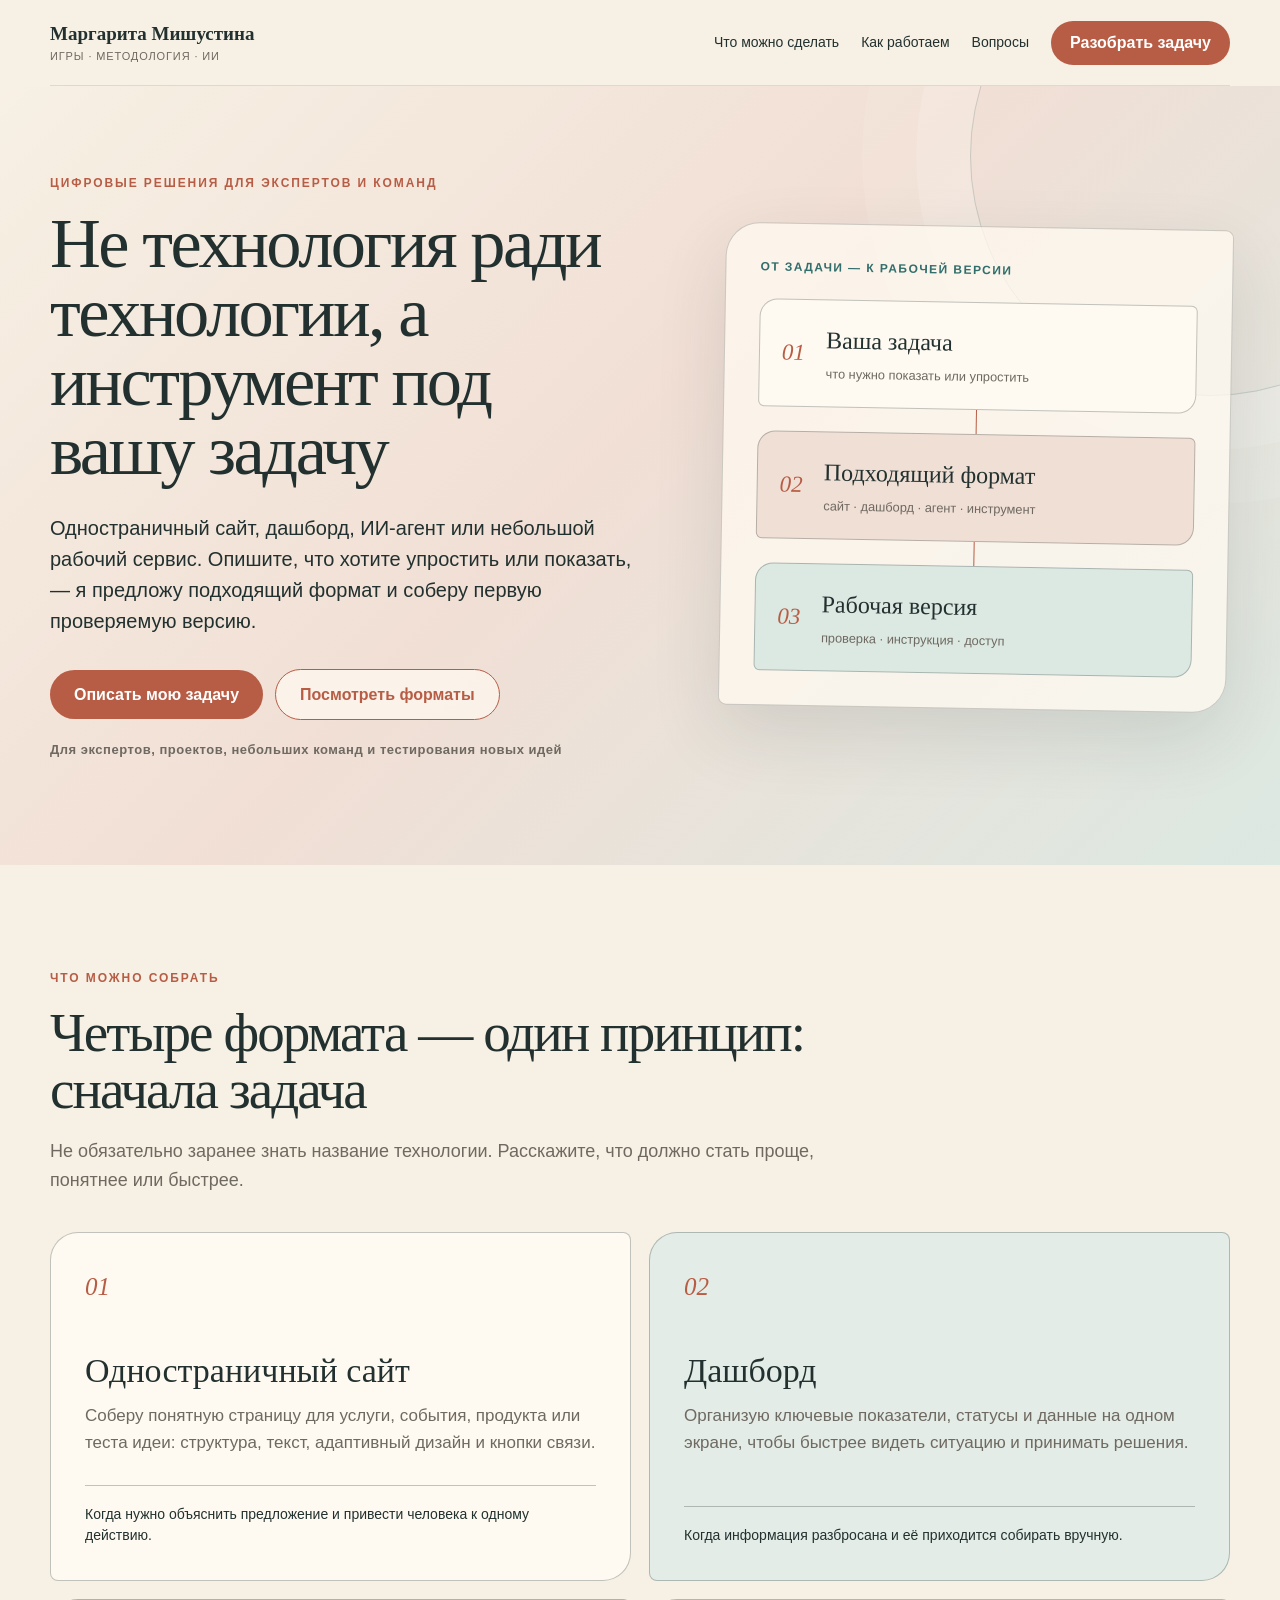
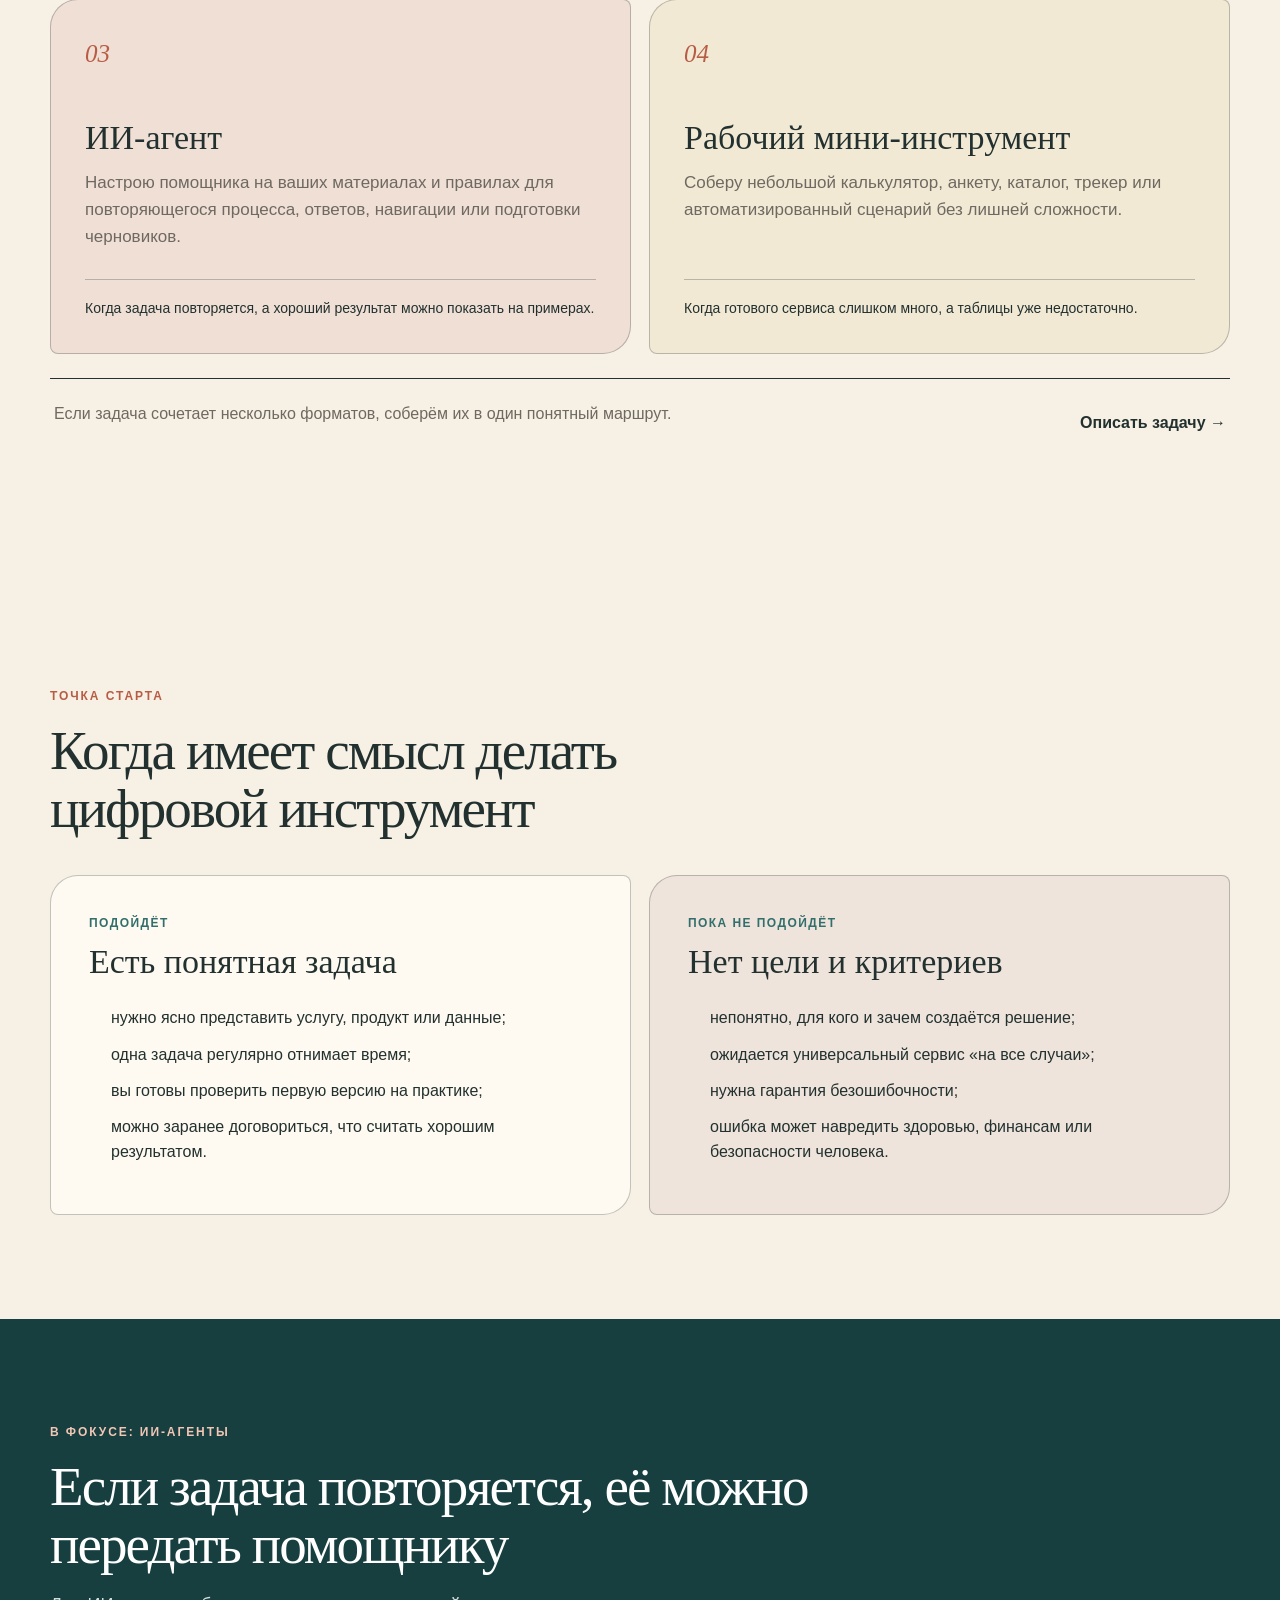
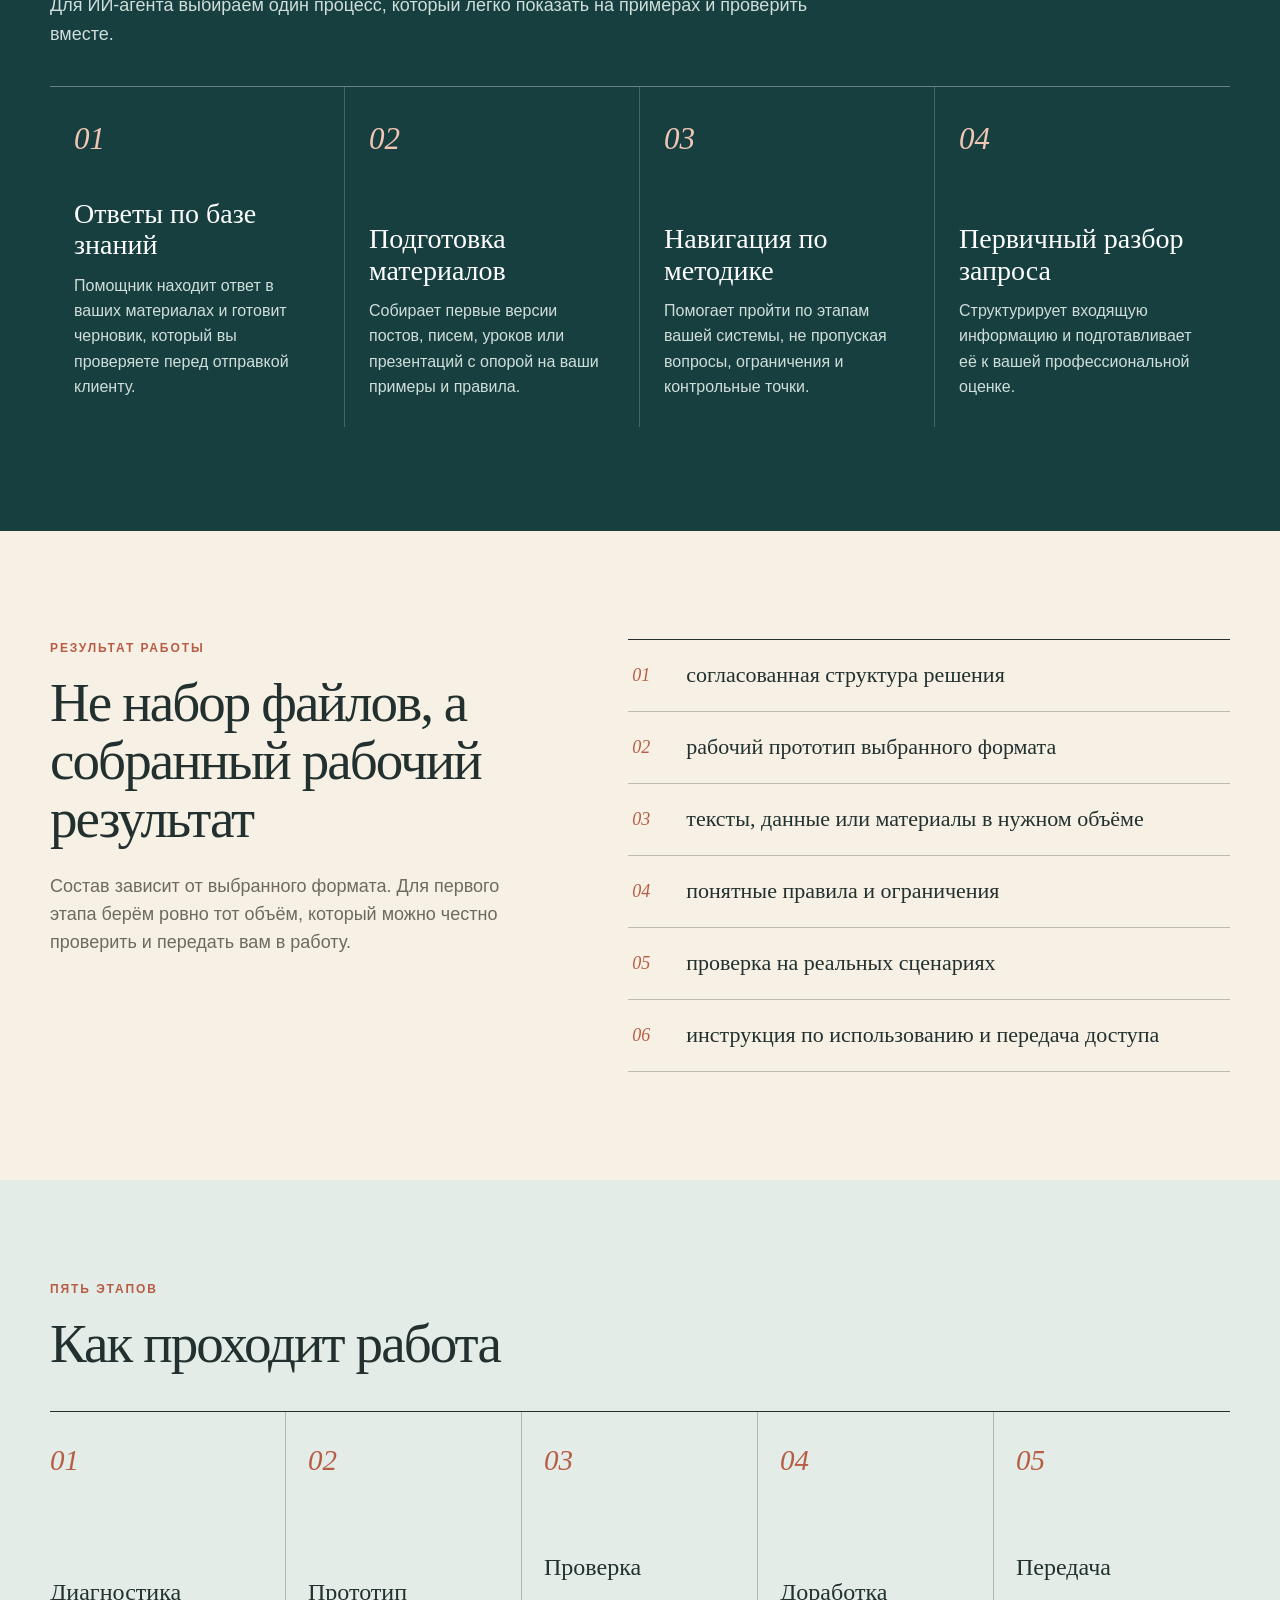
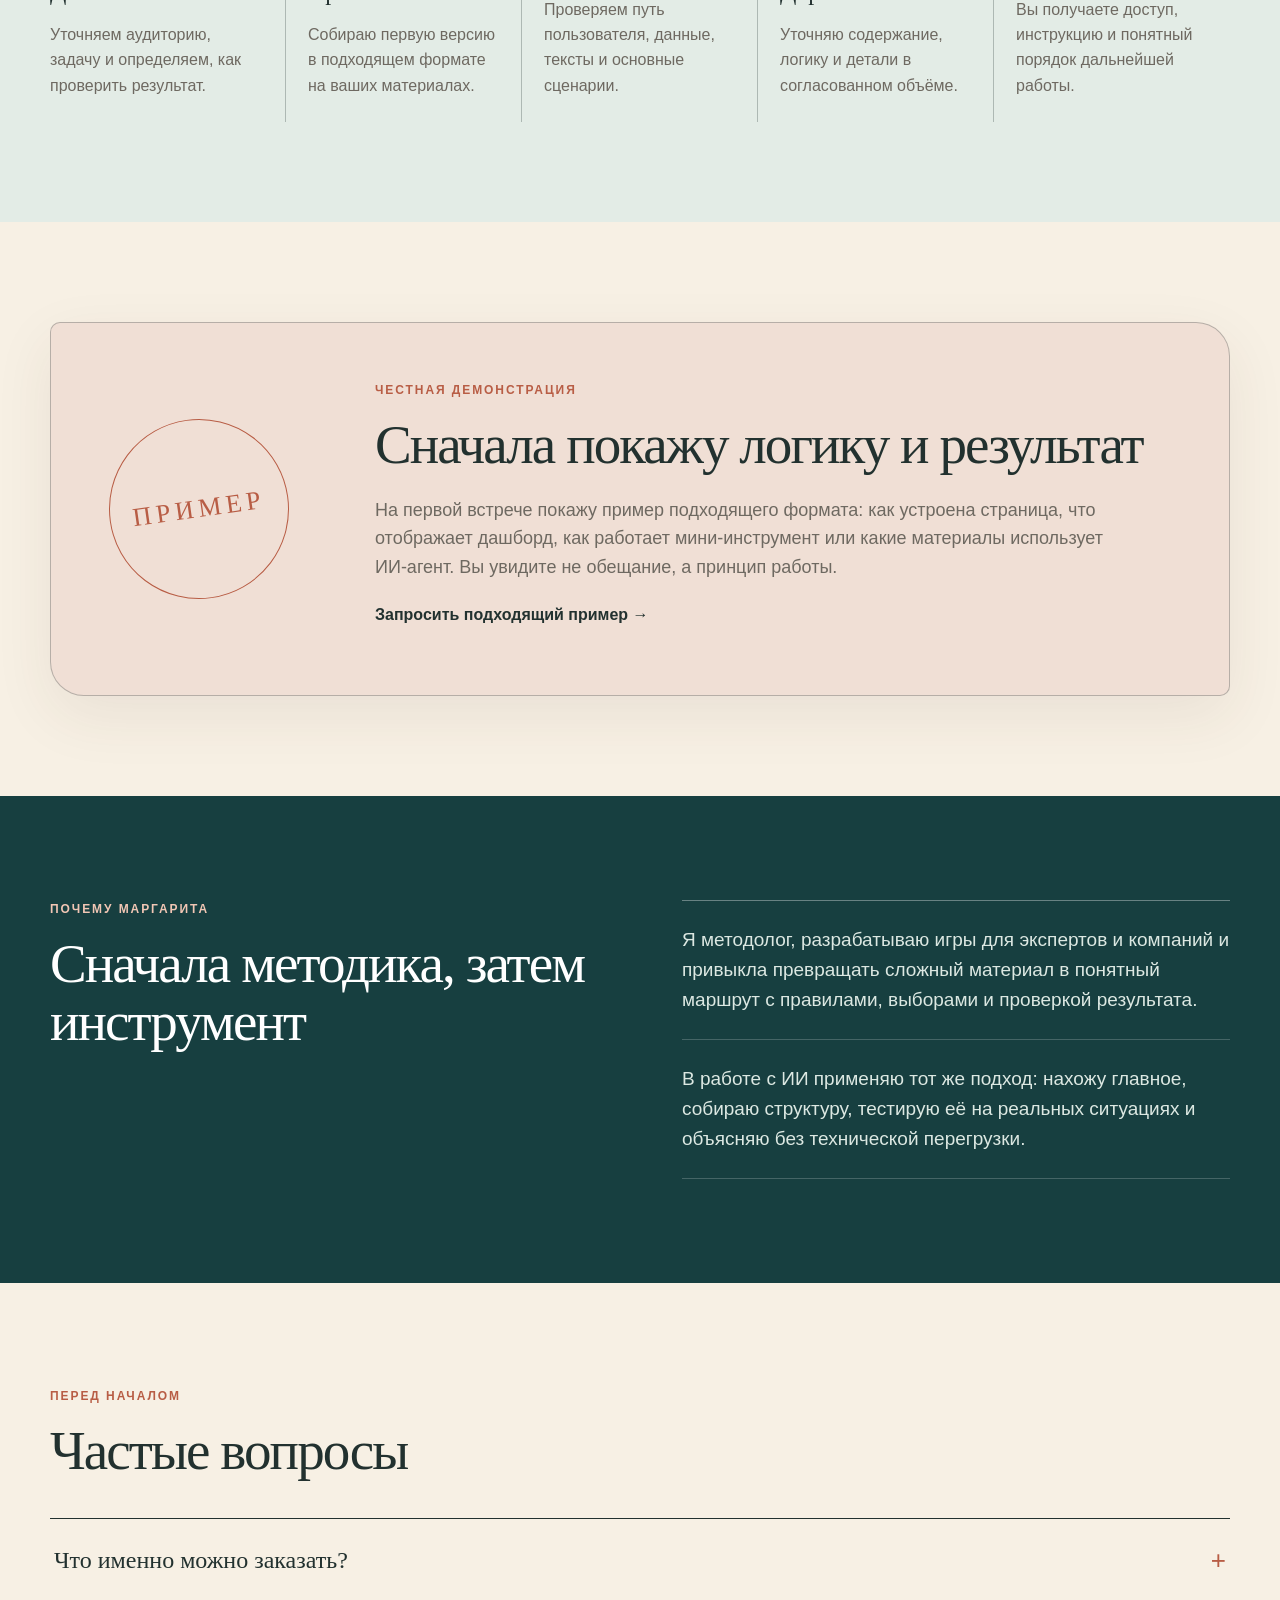
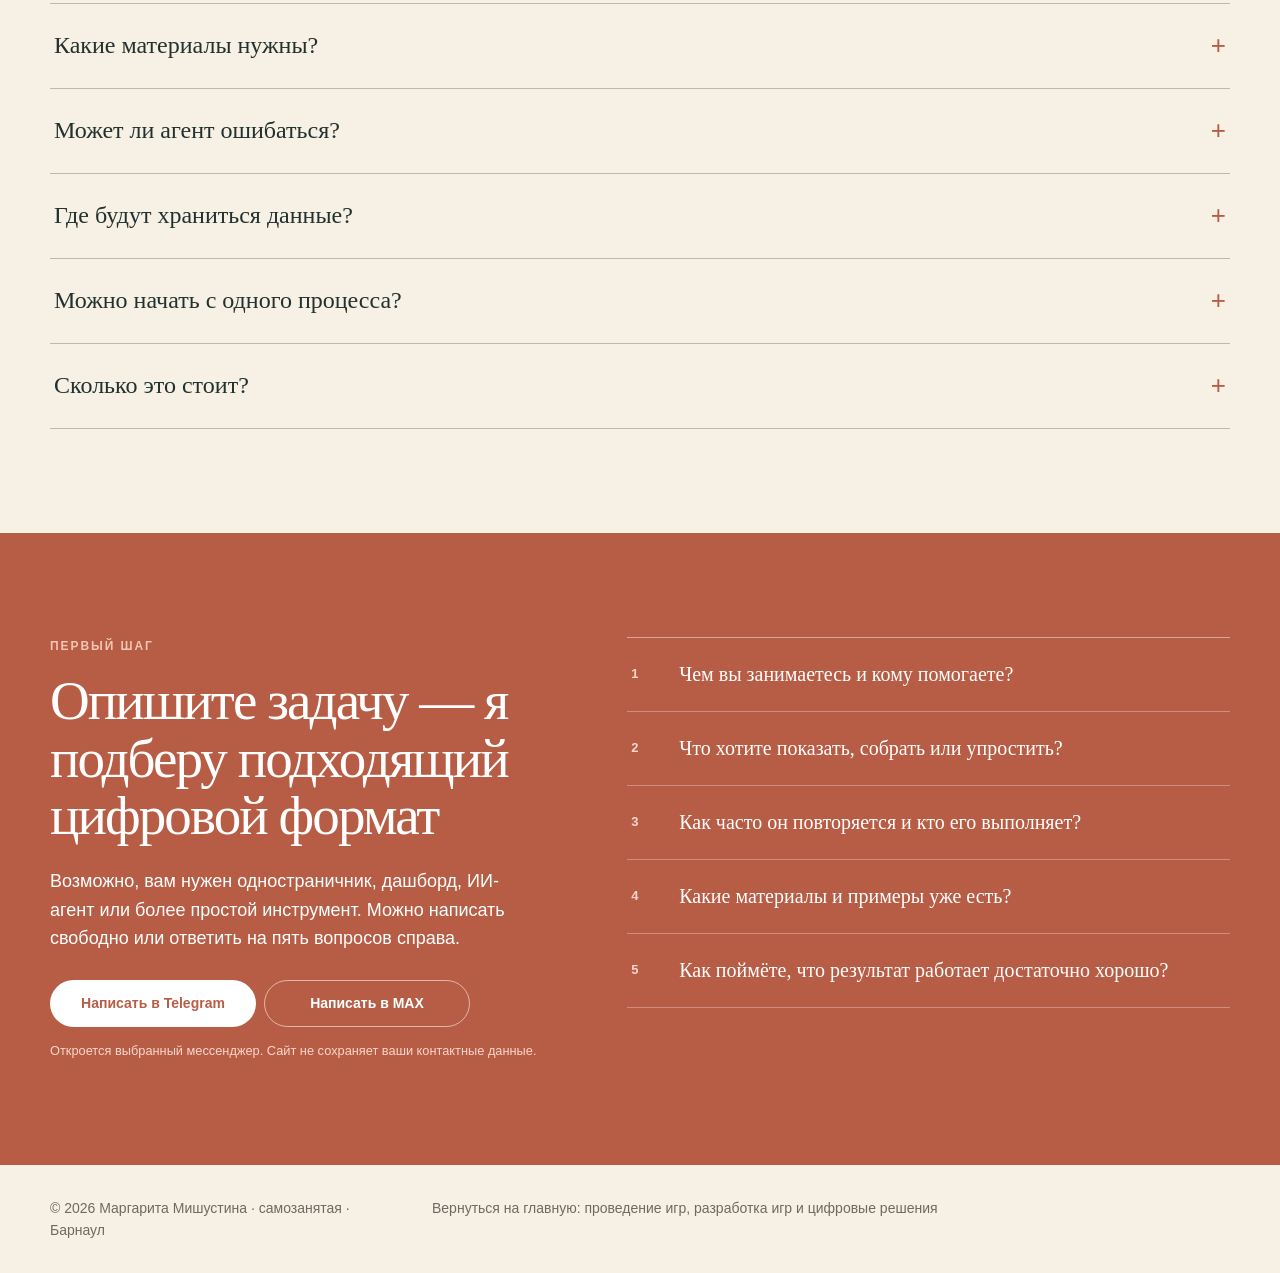
==== commit ad36ff62: "Расширена страница одностраничников дашбордов и ИИ" ====
--- a/ai-agent/index.html
+++ b/ai-agent/index.html
@@ -1,2 +1,2 @@
-<!DOCTYPE html><html lang="ru"><head><meta charSet="utf-8"/><meta name="viewport" content="width=device-width, initial-scale=1"/><link rel="stylesheet" href="/assets/index-BxCWGx-k.css" data-rsc-css-href="/assets/index-BxCWGx-k.css" data-precedence="vite-rsc/importer-resources"/><link rel="modulepreload" href="/assets/layout-segment-context-V9c8Z1tU.js" crossorigin=""/><link rel="modulepreload" href="/assets/rolldown-runtime-S-ySWqyJ.js" crossorigin=""/><link rel="modulepreload" href="/assets/index-Vi2s322t.js" crossorigin=""/><link rel="modulepreload" href="/assets/framework-CXnKph_e.js" crossorigin=""/><title>ИИ-агент по методике эксперта — Маргарита Мишустина</title><meta name="description" content="Разбор повторяющегося процесса, прототип ИИ-агента на ваших материалах, проверка на реальных примерах и понятная передача в работу."/><meta property="og:title" content="ИИ-агент по вашей методике"/><meta property="og:description" content="Начинаем с одного повторяющегося процесса и проверяем результат на реальных примерах."/><meta property="og:url" content="https://margaritamishustina.ru/ai-agent/"/><meta property="og:type" content="website"/><meta property="og:locale" content="ru_RU"/><meta property="og:image" content="https://margaritamishustina.ru/og.png"/><meta property="og:image:width" content="1792"/><meta property="og:image:height" content="937"/><meta property="og:image:alt" content="Маргарита Мишустина — игры, методология и ИИ"/><meta name="twitter:card" content="summary_large_image"/><meta name="twitter:title" content="ИИ-агент по вашей методике"/><meta name="twitter:description" content="Один понятный сценарий, ваши материалы и проверка на реальных примерах."/><meta name="twitter:image" content="https://margaritamishustina.ru/og.png"/><link rel="canonical" href="https://margaritamishustina.ru/ai-agent/"/><script>self.__VINEXT_RSC_PARAMS__={}</script><script>self.__VINEXT_RSC_NAV__={"pathname":"/ai-agent","searchParams":[]}</script><link rel="modulepreload" href="/assets/index-Vi2s322t.js" />
-<link rel="icon" href="/favicon.svg" type="image/svg+xml"/></head><body><header class="site-header ai-page-header"><a class="brand" href="/" aria-label="На главную страницу">Маргарита Мишустина<span>игры · методология · ИИ</span></a><nav aria-label="Навигация страницы ИИ-агента"><a class="nav-link" href="#scenarios">Сценарии</a><a class="nav-link" href="#process">Как работаем</a><a class="nav-link" href="#faq">Вопросы</a><a class="button button-small" href="#contact">Разобрать задачу</a></nav></header><main class="ai-page"><section class="ai-page-hero" aria-labelledby="ai-page-title"><div class="page-shell ai-page-hero-grid"><div class="ai-page-hero-copy"><p class="chapter-label">ИИ-агент по методике эксперта</p><h1 id="ai-page-title">Ваши знания — в понятном рабочем помощнике</h1><p class="hero-lead">Разберу повторяющийся процесс, соберу агента на ваших материалах и проверю его на реальных примерах. Начинаем с одного сценария, где результат можно оценить.</p><div class="hero-actions ai-page-actions"><a class="button" href="#contact">Разобрать мою задачу</a><a class="button button-outline" href="#demo">Как проходит демонстрация</a></div><p class="hero-location">Для консультантов, наставников, авторов курсов и экспертных команд</p></div><div class="agent-blueprint" aria-label="Схема создания ИИ-агента"><p class="small-title">Один проверяемый сценарий</p><div class="blueprint-card blueprint-source"><span>01</span><strong>Ваши материалы</strong><small>тексты · примеры · правила</small></div><div class="blueprint-line" aria-hidden="true"></div><div class="blueprint-card blueprint-logic"><span>02</span><strong>Логика работы</strong><small>что делает · где останавливается</small></div><div class="blueprint-line" aria-hidden="true"></div><div class="blueprint-card blueprint-result"><span>03</span><strong>Проверенный результат</strong><small>тесты · инструкция · доступ</small></div></div></div></section><section class="ai-fit page-shell" aria-labelledby="fit-title"><div class="section-heading narrow"><p class="chapter-label">Точка старта</p><h2 id="fit-title">Когда имеет смысл делать агента</h2></div><div class="ai-fit-grid"><article class="fit-card fit-card-yes"><p class="small-title">Подойдёт</p><h3>Есть повторяющаяся работа</h3><ul><li>у вас накоплены материалы и примеры;</li><li>одна задача регулярно отнимает время;</li><li>вы готовы проверять ответы и уточнять правила;</li><li>можно заранее договориться, что считать хорошим результатом.</li></ul></article><article class="fit-card fit-card-no"><p class="small-title">Пока не подойдёт</p><h3>Нужна полная автономность</h3><ul><li>нет материалов, примеров и правил работы;</li><li>ожидается сотрудник без вашего контроля;</li><li>нужна гарантия безошибочности;</li><li>ошибка может навредить здоровью, финансам или безопасности человека.</li></ul></article></div></section><section class="ai-scenarios" id="scenarios" aria-labelledby="scenarios-title"><div class="page-shell"><div class="section-heading narrow"><p class="chapter-label light">Возможные сценарии</p><h2 id="scenarios-title">Начинаем не с технологии, а с вашей задачи</h2><p>Выберите один процесс, который легко показать на примерах и проверить вместе.</p></div><div class="scenario-grid"><article><span>01</span><h3>Ответы по базе знаний</h3><p>Помощник находит ответ в ваших материалах и готовит черновик, который вы проверяете перед отправкой клиенту.</p></article><article><span>02</span><h3>Подготовка материалов</h3><p>Собирает первые версии постов, писем, уроков или презентаций с опорой на ваши примеры и правила.</p></article><article><span>03</span><h3>Навигация по методике</h3><p>Помогает пройти по этапам вашей системы, не пропуская вопросы, ограничения и контрольные точки.</p></article><article><span>04</span><h3>Первичный разбор запроса</h3><p>Структурирует входящую информацию и подготавливает её к вашей профессиональной оценке.</p></article></div></div></section><section class="ai-delivery page-shell" aria-labelledby="delivery-title"><div class="ai-delivery-intro"><p class="chapter-label">Результат работы</p><h2 id="delivery-title">Не набор промтов, а собранный процесс</h2><p>Состав фиксируем после диагностики. Для первого этапа берём ровно тот объём, который можно честно проверить и передать вам в работу.</p></div><ol class="delivery-list"><li><span>01</span>карта выбранного процесса</li><li><span>02</span>рабочий прототип для одного сценария</li><li><span>03</span>база знаний на согласованных материалах</li><li><span>04</span>правила поведения и ограничения агента</li><li><span>05</span>набор примеров для проверки качества</li><li><span>06</span>инструкция по использованию и передача доступа</li></ol></section><section class="ai-process" id="process" aria-labelledby="process-title"><div class="page-shell"><div class="section-heading narrow"><p class="chapter-label">Пять этапов</p><h2 id="process-title">Как проходит работа</h2></div><ol class="ai-process-steps"><li><span>01</span><div><strong>Диагностика</strong><p>Выбираем одну повторяющуюся задачу и определяем, как проверить результат.</p></div></li><li><span>02</span><div><strong>Прототип</strong><p>Собираю первую версию на ваших материалах и правилах работы.</p></div></li><li><span>03</span><div><strong>Проверка</strong><p>Тестируем ответы на реальных примерах, включая сложные и пограничные случаи.</p></div></li><li><span>04</span><div><strong>Доработка</strong><p>Уточняю инструкции, базу знаний и критерии качества в согласованном объёме.</p></div></li><li><span>05</span><div><strong>Передача</strong><p>Вы получаете доступ, инструкцию и понятный порядок дальнейшей работы.</p></div></li></ol></div></section><section class="ai-demo page-shell" id="demo" aria-labelledby="demo-title"><div class="demo-stamp" aria-hidden="true">DEMO</div><div><p class="chapter-label">Честная демонстрация</p><h2 id="demo-title">Сначала посмотрите, как это работает</h2><p>На первой встрече покажу рабочий пример личного ИИ-агента: какие материалы он использует, где помогает и почему результат всё равно требует проверки человеком.</p><a class="text-link" href="#contact">Запросить демонстрацию →</a></div></section><section class="ai-method" aria-labelledby="method-title-ai"><div class="page-shell ai-method-grid"><div><p class="chapter-label light">Почему Маргарита</p><h2 id="method-title-ai">Сначала методика, затем инструмент</h2></div><div class="ai-method-copy"><p>Я методолог, разрабатываю игры для экспертов и компаний и привыкла превращать сложный материал в понятный маршрут с правилами, выборами и проверкой результата.</p><p>В работе с ИИ применяю тот же подход: нахожу главное, собираю структуру, тестирую её на реальных ситуациях и объясняю без технической перегрузки.</p></div></div></section><section class="ai-faq page-shell" id="faq" aria-labelledby="faq-title-ai"><div class="section-heading narrow"><p class="chapter-label">Перед началом</p><h2 id="faq-title-ai">Частые вопросы</h2></div><div class="ai-faq-list"><details><summary>Чем такой агент отличается от обычного ChatGPT?<span>+</span></summary><p>Он собирается под конкретный процесс, использует согласованные материалы и проверяется на заранее выбранных примерах. Это не отменяет контроль человека.</p></details><details><summary>Какие материалы нужны?<span>+</span></summary><p>Подойдут тексты, инструкции, ответы клиентам, уроки, презентации и примеры хорошего результата. На диагностике определим, чего достаточно для первой версии.</p></details><details><summary>Может ли агент ошибаться?<span>+</span></summary><p>Да. Поэтому мы заранее задаём ограничения, собираем тесты и определяем, какие ответы обязательно проверяет человек.</p></details><details><summary>Где будут храниться данные?<span>+</span></summary><p>Это зависит от выбранной платформы. До начала работы согласуем, какие данные можно использовать, где они обрабатываются и кому доступен результат.</p></details><details><summary>Можно начать с одного процесса?<span>+</span></summary><p>Да, это предпочтительный старт. Если первый сценарий проходит согласованные тесты, его можно расширять или добавлять следующие задачи.</p></details><details><summary>Сколько это стоит?<span>+</span></summary><p>Стоимость зависит от объёма материалов, сложности логики и нужных интеграций. После короткой диагностики предложу состав первого этапа и цену без обязательства продолжать.</p></details></div></section><section class="ai-contact" id="contact" aria-labelledby="contact-title-ai"><div class="page-shell ai-contact-grid"><div><p class="chapter-label light">Первый шаг</p><h2 id="contact-title-ai">Опишите задачу — я скажу, есть ли смысл делать агента</h2><p>Можно написать свободно или ответить на пять вопросов справа.</p><div class="contact-actions ai-contact-actions"><a href="https://t.me/margomishustina?text=Хочу%20разобрать%20задачу%20для%20ИИ-агента.%20Я%20занимаюсь…%20Хочу%20упростить…" target="_blank" rel="noreferrer">Написать в Telegram</a><a href="https://max.ru/u/f9LHodD0cOJ58w_miyVyxqNpqsaRyYkkDJzzNxGYWLPPNpNHyA_haYvDagc" target="_blank" rel="noreferrer">Написать в MAX</a></div><small>Откроется выбранный мессенджер. Сайт не сохраняет ваши контактные данные.</small></div><ol class="brief-list"><li><span>1</span>Чем вы занимаетесь и кому помогаете?</li><li><span>2</span>Какой процесс хотите упростить?</li><li><span>3</span>Как часто он повторяется и кто его выполняет?</li><li><span>4</span>Какие материалы и примеры уже есть?</li><li><span>5</span>Как поймёте, что агент работает достаточно хорошо?</li></ol></div></section></main><footer class="site-footer page-shell"><p>© 2026 Маргарита Мишустина · самозанятая · Барнаул</p><p><a href="/">Вернуться на главную: проведение игр, разработка игр и внедрение ИИ</a></p></footer><script id="_R_">import("/assets/index-Vi2s322t.js")</script></body></html><script>self.__VINEXT_RSC_CHUNKS__=self.__VINEXT_RSC_CHUNKS__||[];self.__VINEXT_RSC_CHUNKS__.push("2:I[\"491d67a9792c\",[],\"Children\",1]\n3:I[\"cfee43ca1bc7\",[],\"LayoutSegmentProvider\",1]\n4:I[\"491d67a9792c\",[],\"Slot\",1]\n5:I[\"5b777958e3fd\",[],\"RedirectBoundary\",1]\n:HL[\"/assets/index-BxCWGx-k.css\",\"style\"]\n")</script><script>self.__VINEXT_RSC_CHUNKS__=self.__VINEXT_RSC_CHUNKS__||[];self.__VINEXT_RSC_CHUNKS__.push("0:{\"__route\":\"route:/ai-agent\",\"__interceptionContext\":null,\"__layoutIds\":[\"layout:/\"],\"__rootLayout\":\"/\",\"page:/ai-agent\":\"$L1\",\"layout:/\":[[[[\"$\",\"link\",\"css:/assets/index-BxCWGx-k.css\",{\"rel\":\"stylesheet\",\"precedence\":\"vite-rsc/importer-resources\",\"href\":\"/assets/index-BxCWGx-k.css\",\"data-rsc-css-href\":\"/assets/index-BxCWGx-k.css\"}],\"$undefined\"],[\"$\",\"html\",null,{\"lang\":\"ru\",\"children\":[\"$\",\"body\",null,{\"children\":[\"$\",\"$L2\",null,{}]}]}]],null],\"route:/ai-agent\":[[[\"$\",\"meta\",null,{\"charSet\":\"utf-8\"}],[[\"$\",\"title\",\"0\",{\"children\":\"ИИ-агент по методике эксперта — Маргарита Мишустина\"}],[\"$\",\"meta\",\"1\",{\"name\":\"description\",\"content\":\"Разбор повторяющегося процесса, прототип ИИ-агента на ваших материалах, проверка на реальных примерах и понятная передача в работу.\"}],[\"$\",\"meta\",\"2\",{\"property\":\"og:title\",\"content\":\"ИИ-агент по вашей методике\"}],[\"$\",\"meta\",\"3\",{\"property\":\"og:description\",\"content\":\"Начинаем с одного повторяющегося процесса и проверяем результат на реальных примерах.\"}],[\"$\",\"meta\",\"4\",{\"property\":\"og:url\",\"content\":\"https://margaritamishustina.ru/ai-agent/\"}],[\"$\",\"meta\",\"5\",{\"property\":\"og:type\",\"content\":\"website\"}],[\"$\",\"meta\",\"6\",{\"property\":\"og:locale\",\"content\":\"ru_RU\"}],[\"$\",\"meta\",\"7\",{\"property\":\"og:image\",\"content\":\"https://margaritamishustina.ru/og.png\"}],[\"$\",\"meta\",\"8\",{\"property\":\"og:image:width\",\"content\":\"1792\"}],[\"$\",\"meta\",\"9\",{\"property\":\"og:image:height\",\"content\":\"937\"}],[\"$\",\"meta\",\"10\",{\"property\":\"og:image:alt\",\"content\":\"Маргарита Мишустина — игры, методология и ИИ\"}],[\"$\",\"meta\",\"11\",{\"name\":\"twitter:card\",\"content\":\"summary_large_image\"}],[\"$\",\"meta\",\"12\",{\"name\":\"twitter:title\",\"content\":\"ИИ-агент по вашей методике\"}],[\"$\",\"meta\",\"13\",{\"name\":\"twitter:description\",\"content\":\"Один понятный сценарий, ваши материалы и проверка на реальных примерах.\"}],[\"$\",\"meta\",\"14\",{\"name\":\"twitter:image\",\"content\":\"https://margaritamishustina.ru/og.png\"}],[\"$\",\"link\",\"15\",{\"rel\":\"canonical\",\"href\":\"https://margaritamishustina.ru/ai-agent/\"}]],[[\"$\",\"meta\",\"0\",{\"name\":\"viewport\",\"content\":\"width=device-width, initial-scale=1\"}]]],[\"$\",\"$L3\",null,{\"segmentMap\":{\"children\":[\"ai-agent\"]},\"children\":[\"$\",\"$L4\",null,{\"id\":\"layout:/\",\"parallelSlots\":\"$undefined\",\"children\":[\"$\",\"$L5\",null,{\"children\":[\"$\",\"$L3\",null,{\"segmentMap\":{\"children\":[]},\"children\":[\"$\",\"$L4\",null,{\"id\":\"page:/ai-agent\"}]}]}]}]}]],\"__layoutFlags\":{\"layout:/\":\"s\"},\"__artifactCompatibility\":{\"schemaVersion\":1,\"graphVersion\":\"app-route-graph:177z2ak1lp4mmw\",\"deploymentVersion\":\"15f0492b-9839-4510-b03e-3e1b7dee6f03\",\"appElementsSchemaVersion\":1,\"rscPayloadSchemaVersion\":1,\"rootBoundaryId\":\"/\",\"renderEpoch\":null}}\n")</script><script>self.__VINEXT_RSC_CHUNKS__=self.__VINEXT_RSC_CHUNKS__||[];self.__VINEXT_RSC_CHUNKS__.push("1:[[\"$\",\"header\",null,{\"className\":\"site-header ai-page-header\",\"children\":[[\"$\",\"a\",null,{\"className\":\"brand\",\"href\":\"/\",\"aria-label\":\"На главную страницу\",\"children\":[\"Маргарита Мишустина\",[\"$\",\"span\",null,{\"children\":\"игры · методология · ИИ\"}]]}],[\"$\",\"nav\",null,{\"aria-label\":\"Навигация страницы ИИ-агента\",\"children\":[[\"$\",\"a\",null,{\"className\":\"nav-link\",\"href\":\"#scenarios\",\"children\":\"Сценарии\"}],[\"$\",\"a\",null,{\"className\":\"nav-link\",\"href\":\"#process\",\"children\":\"Как работаем\"}],[\"$\",\"a\",null,{\"className\":\"nav-link\",\"href\":\"#faq\",\"children\":\"Вопросы\"}],[\"$\",\"a\",null,{\"className\":\"button button-small\",\"href\":\"#contact\",\"children\":\"Разобрать задачу\"}]]}]]}],[\"$\",\"main\",null,{\"className\":\"ai-page\",\"children\":[[\"$\",\"section\",null,{\"className\":\"ai-page-hero\",\"aria-labelledby\":\"ai-page-title\",\"children\":[\"$\",\"div\",null,{\"className\":\"page-shell ai-page-hero-grid\",\"children\":[[\"$\",\"div\",null,{\"className\":\"ai-page-hero-copy\",\"children\":[[\"$\",\"p\",null,{\"className\":\"chapter-label\",\"children\":\"ИИ-агент по методике эксперта\"}],[\"$\",\"h1\",null,{\"id\":\"ai-page-title\",\"children\":\"Ваши знания — в понятном рабочем помощнике\"}],[\"$\",\"p\",null,{\"className\":\"hero-lead\",\"children\":\"Разберу повторяющийся процесс, соберу агента на ваших материалах и проверю его на реальных примерах. Начинаем с одного сценария, где результат можно оценить.\"}],[\"$\",\"div\",null,{\"className\":\"hero-actions ai-page-actions\",\"children\":[[\"$\",\"a\",null,{\"className\":\"button\",\"href\":\"#contact\",\"children\":\"Разобрать мою задачу\"}],[\"$\",\"a\",null,{\"className\":\"button button-outline\",\"href\":\"#demo\",\"children\":\"Как проходит демонстрация\"}]]}],[\"$\",\"p\",null,{\"className\":\"hero-location\",\"children\":\"Для консультантов, наставников, авторов курсов и экспертных команд\"}]]}],[\"$\",\"div\",null,{\"className\":\"agent-blueprint\",\"aria-label\":\"Схема создания ИИ-агента\",\"children\":[[\"$\",\"p\",null,{\"className\":\"small-title\",\"children\":\"Один проверяемый сценарий\"}],[\"$\",\"div\",null,{\"className\":\"blueprint-card blueprint-source\",\"children\":[[\"$\",\"span\",null,{\"children\":\"01\"}],[\"$\",\"strong\",null,{\"children\":\"Ваши материалы\"}],[\"$\",\"small\",null,{\"children\":\"тексты · примеры · правила\"}]]}],[\"$\",\"div\",null,{\"className\":\"blueprint-line\",\"aria-hidden\":\"true\"}],[\"$\",\"div\",null,{\"className\":\"blueprint-card blueprint-logic\",\"children\":[[\"$\",\"span\",null,{\"children\":\"02\"}],[\"$\",\"strong\",null,{\"children\":\"Логика работы\"}],[\"$\",\"small\",null,{\"children\":\"что делает · где останавливается\"}]]}],[\"$\",\"div\",null,{\"className\":\"blueprint-line\",\"aria-hidden\":\"true\"}],[\"$\",\"div\",null,{\"className\":\"blueprint-card blueprint-result\",\"children\":[[\"$\",\"span\",null,{\"children\":\"03\"}],[\"$\",\"strong\",null,{\"children\":\"Проверенный результат\"}],[\"$\",\"small\",null,{\"children\":\"тесты · инструкция · доступ\"}]]}]]}]]}]}],[\"$\",\"section\",null,{\"className\":\"ai-fit page-shell\",\"aria-labelledby\":\"fit-title\",\"children\":[[\"$\",\"div\",null,{\"className\":\"section-heading narrow\",\"children\":[[\"$\",\"p\",null,{\"className\":\"chapter-label\",\"children\":\"Точка старта\"}],[\"$\",\"h2\",null,{\"id\":\"fit-title\",\"children\":\"Когда имеет смысл делать агента\"}]]}],[\"$\",\"div\",null,{\"className\":\"ai-fit-grid\",\"children\":[[\"$\",\"article\",null,{\"className\":\"fit-card fit-card-yes\",\"children\":[[\"$\",\"p\",null,{\"className\":\"small-title\",\"children\":\"Подойдёт\"}],[\"$\",\"h3\",null,{\"children\":\"Есть повторяющаяся работа\"}],[\"$\",\"ul\",null,{\"children\":[[\"$\",\"li\",null,{\"children\":\"у вас накоплены материалы и примеры;\"}],[\"$\",\"li\",null,{\"children\":\"одна задача регулярно отнимает время;\"}],[\"$\",\"li\",null,{\"children\":\"вы готовы проверять ответы и уточнять правила;\"}],[\"$\",\"li\",null,{\"children\":\"можно заранее договориться, что считать хорошим результатом.\"}]]}]]}],[\"$\",\"article\",null,{\"className\":\"fit-card fit-card-no\",\"children\":[[\"$\",\"p\",null,{\"className\":\"small-title\",\"children\":\"Пока не подойдёт\"}],[\"$\",\"h3\",null,{\"children\":\"Нужна полная автономность\"}],[\"$\",\"ul\",null,{\"children\":[[\"$\",\"li\",null,{\"children\":\"нет материалов, примеров и правил работы;\"}],[\"$\",\"li\",null,{\"children\":\"ожидается сотрудник без вашего контроля;\"}],[\"$\",\"li\",null,{\"children\":\"нужна гарантия безошибочности;\"}],[\"$\",\"li\",null,{\"children\":\"ошибка может навредить здоровью, финансам или безопасности человека.\"}]]}]]}]]}]]}],[\"$\",\"section\",null,{\"className\":\"ai-scenarios\",\"id\":\"scenarios\",\"aria-labelledby\":\"scenarios-title\",\"children\":[\"$\",\"div\",null,{\"className\":\"page-shell\",\"children\":[[\"$\",\"div\",null,{\"className\":\"section-heading narrow\",\"children\":[[\"$\",\"p\",null,{\"className\":\"chapter-label light\",\"children\":\"Возможные сценарии\"}],\"$L6\",\"$L7\"]}],\"$L8\"]}]}],\"$L9\",\"$La\",\"$Lb\",\"$Lc\",\"$Ld\",\"$Le\"]}],\"$Lf\"]\n")</script><script>self.__VINEXT_RSC_CHUNKS__=self.__VINEXT_RSC_CHUNKS__||[];self.__VINEXT_RSC_CHUNKS__.push("6:[\"$\",\"h2\",null,{\"id\":\"scenarios-title\",\"children\":\"Начинаем не с технологии, а с вашей задачи\"}]\n7:[\"$\",\"p\",null,{\"children\":\"Выберите один процесс, который легко показать на примерах и проверить вместе.\"}]\n8:[\"$\",\"div\",null,{\"className\":\"scenario-grid\",\"children\":[[\"$\",\"article\",\"01\",{\"children\":[[\"$\",\"span\",null,{\"children\":\"01\"}],[\"$\",\"h3\",null,{\"children\":\"Ответы по базе знаний\"}],[\"$\",\"p\",null,{\"children\":\"Помощник находит ответ в ваших материалах и готовит черновик, который вы проверяете перед отправкой клиенту.\"}]]}],[\"$\",\"article\",\"02\",{\"children\":[[\"$\",\"span\",null,{\"children\":\"02\"}],[\"$\",\"h3\",null,{\"children\":\"Подготовка материалов\"}],[\"$\",\"p\",null,{\"children\":\"Собирает первые версии постов, писем, уроков или презентаций с опорой на ваши примеры и правила.\"}]]}],[\"$\",\"article\",\"03\",{\"children\":[[\"$\",\"span\",null,{\"children\":\"03\"}],[\"$\",\"h3\",null,{\"children\":\"Навигация по методике\"}],[\"$\",\"p\",null,{\"children\":\"Помогает пройти по этапам вашей системы, не пропуская вопросы, ограничения и контрольные точки.\"}]]}],[\"$\",\"article\",\"04\",{\"children\":[[\"$\",\"span\",null,{\"children\":\"04\"}],[\"$\",\"h3\",null,{\"children\":\"Первичный разбор запроса\"}],[\"$\",\"p\",null,{\"children\":\"Структурирует входящую информацию и подготавливает её к вашей профессиональной оценке.\"}]]}]]}]\n")</script><script>self.__VINEXT_RSC_CHUNKS__=self.__VINEXT_RSC_CHUNKS__||[];self.__VINEXT_RSC_CHUNKS__.push("9:[\"$\",\"section\",null,{\"className\":\"ai-delivery page-shell\",\"aria-labelledby\":\"delivery-title\",\"children\":[[\"$\",\"div\",null,{\"className\":\"ai-delivery-intro\",\"children\":[[\"$\",\"p\",null,{\"className\":\"chapter-label\",\"children\":\"Результат работы\"}],[\"$\",\"h2\",null,{\"id\":\"delivery-title\",\"children\":\"Не набор промтов, а собранный процесс\"}],[\"$\",\"p\",null,{\"children\":\"Состав фиксируем после диагностики. Для первого этапа берём ровно тот объём, который можно честно проверить и передать вам в работу.\"}]]}],[\"$\",\"ol\",null,{\"className\":\"delivery-list\",\"children\":[[\"$\",\"li\",\"карта выбранного процесса\",{\"children\":[[\"$\",\"span\",null,{\"children\":\"01\"}],\"карта выбранного процесса\"]}],[\"$\",\"li\",\"рабочий прототип для одного сценария\",{\"children\":[[\"$\",\"span\",null,{\"children\":\"02\"}],\"рабочий прототип для одного сценария\"]}],[\"$\",\"li\",\"база знаний на согласованных материалах\",{\"children\":[[\"$\",\"span\",null,{\"children\":\"03\"}],\"база знаний на согласованных материалах\"]}],[\"$\",\"li\",\"правила поведения и ограничения агента\",{\"children\":[[\"$\",\"span\",null,{\"children\":\"04\"}],\"правила поведения и ограничения агента\"]}],[\"$\",\"li\",\"набор примеров для проверки качества\",{\"children\":[[\"$\",\"span\",null,{\"children\":\"05\"}],\"набор примеров для проверки качества\"]}],[\"$\",\"li\",\"инструкция по использованию и передача доступа\",{\"children\":[[\"$\",\"span\",null,{\"children\":\"06\"}],\"инструкция по использованию и передача доступа\"]}]]}]]}]\n")</script><script>self.__VINEXT_RSC_CHUNKS__=self.__VINEXT_RSC_CHUNKS__||[];self.__VINEXT_RSC_CHUNKS__.push("a:[\"$\",\"section\",null,{\"className\":\"ai-process\",\"id\":\"process\",\"aria-labelledby\":\"process-title\",\"children\":[\"$\",\"div\",null,{\"className\":\"page-shell\",\"children\":[[\"$\",\"div\",null,{\"className\":\"section-heading narrow\",\"children\":[[\"$\",\"p\",null,{\"className\":\"chapter-label\",\"children\":\"Пять этапов\"}],[\"$\",\"h2\",null,{\"id\":\"process-title\",\"children\":\"Как проходит работа\"}]]}],[\"$\",\"ol\",null,{\"className\":\"ai-process-steps\",\"children\":[[\"$\",\"li\",\"Диагностика\",{\"children\":[[\"$\",\"span\",null,{\"children\":\"01\"}],[\"$\",\"div\",null,{\"children\":[[\"$\",\"strong\",null,{\"children\":\"Диагностика\"}],[\"$\",\"p\",null,{\"children\":\"Выбираем одну повторяющуюся задачу и определяем, как проверить результат.\"}]]}]]}],[\"$\",\"li\",\"Прототип\",{\"children\":[[\"$\",\"span\",null,{\"children\":\"02\"}],[\"$\",\"div\",null,{\"children\":[[\"$\",\"strong\",null,{\"children\":\"Прототип\"}],[\"$\",\"p\",null,{\"children\":\"Собираю первую версию на ваших материалах и правилах работы.\"}]]}]]}],[\"$\",\"li\",\"Проверка\",{\"children\":[[\"$\",\"span\",null,{\"children\":\"03\"}],[\"$\",\"div\",null,{\"children\":[[\"$\",\"strong\",null,{\"children\":\"Проверка\"}],[\"$\",\"p\",null,{\"children\":\"Тестируем ответы на реальных примерах, включая сложные и пограничные случаи.\"}]]}]]}],[\"$\",\"li\",\"Доработка\",{\"children\":[[\"$\",\"span\",null,{\"children\":\"04\"}],[\"$\",\"div\",null,{\"children\":[[\"$\",\"strong\",null,{\"children\":\"Доработка\"}],[\"$\",\"p\",null,{\"children\":\"Уточняю инструкции, базу знаний и критерии качества в согласованном объёме.\"}]]}]]}],[\"$\",\"li\",\"Передача\",{\"children\":[[\"$\",\"span\",null,{\"children\":\"05\"}],[\"$\",\"div\",null,{\"children\":[[\"$\",\"strong\",null,{\"children\":\"Передача\"}],[\"$\",\"p\",null,{\"children\":\"Вы получаете доступ, инструкцию и понятный порядок дальнейшей работы.\"}]]}]]}]]}]]}]}]\n")</script><script>self.__VINEXT_RSC_CHUNKS__=self.__VINEXT_RSC_CHUNKS__||[];self.__VINEXT_RSC_CHUNKS__.push("b:[\"$\",\"section\",null,{\"className\":\"ai-demo page-shell\",\"id\":\"demo\",\"aria-labelledby\":\"demo-title\",\"children\":[[\"$\",\"div\",null,{\"className\":\"demo-stamp\",\"aria-hidden\":\"true\",\"children\":\"DEMO\"}],[\"$\",\"div\",null,{\"children\":[[\"$\",\"p\",null,{\"className\":\"chapter-label\",\"children\":\"Честная демонстрация\"}],[\"$\",\"h2\",null,{\"id\":\"demo-title\",\"children\":\"Сначала посмотрите, как это работает\"}],[\"$\",\"p\",null,{\"children\":\"На первой встрече покажу рабочий пример личного ИИ-агента: какие материалы он использует, где помогает и почему результат всё равно требует проверки человеком.\"}],[\"$\",\"a\",null,{\"className\":\"text-link\",\"href\":\"#contact\",\"children\":\"Запросить демонстрацию →\"}]]}]]}]\nc:[\"$\",\"section\",null,{\"className\":\"ai-method\",\"aria-labelledby\":\"method-title-ai\",\"children\":[\"$\",\"div\",null,{\"className\":\"page-shell ai-method-grid\",\"children\":[[\"$\",\"div\",null,{\"children\":[[\"$\",\"p\",null,{\"className\":\"chapter-label light\",\"children\":\"Почему Маргарита\"}],[\"$\",\"h2\",null,{\"id\":\"method-title-ai\",\"children\":\"Сначала методика, затем инструмент\"}]]}],[\"$\",\"div\",null,{\"className\":\"ai-method-copy\",\"children\":[[\"$\",\"p\",null,{\"children\":\"Я методолог, разрабатываю игры для экспертов и компаний и привыкла превращать сложный материал в понятный маршрут с правилами, выборами и проверкой результата.\"}],[\"$\",\"p\",null,{\"children\":\"В работе с ИИ применяю тот же подход: нахожу главное, собираю структуру, тестирую её на реальных ситуациях и объясняю без технической перегрузки.\"}]]}]]}]}]\n")</script><script>self.__VINEXT_RSC_CHUNKS__=self.__VINEXT_RSC_CHUNKS__||[];self.__VINEXT_RSC_CHUNKS__.push("d:[\"$\",\"section\",null,{\"className\":\"ai-faq page-shell\",\"id\":\"faq\",\"aria-labelledby\":\"faq-title-ai\",\"children\":[[\"$\",\"div\",null,{\"className\":\"section-heading narrow\",\"children\":[[\"$\",\"p\",null,{\"className\":\"chapter-label\",\"children\":\"Перед началом\"}],[\"$\",\"h2\",null,{\"id\":\"faq-title-ai\",\"children\":\"Частые вопросы\"}]]}],[\"$\",\"div\",null,{\"className\":\"ai-faq-list\",\"children\":[[\"$\",\"details\",null,{\"children\":[[\"$\",\"summary\",null,{\"children\":[\"Чем такой агент отличается от обычного ChatGPT?\",[\"$\",\"span\",null,{\"children\":\"+\"}]]}],[\"$\",\"p\",null,{\"children\":\"Он собирается под конкретный процесс, использует согласованные материалы и проверяется на заранее выбранных примерах. Это не отменяет контроль человека.\"}]]}],[\"$\",\"details\",null,{\"children\":[[\"$\",\"summary\",null,{\"children\":[\"Какие материалы нужны?\",[\"$\",\"span\",null,{\"children\":\"+\"}]]}],[\"$\",\"p\",null,{\"children\":\"Подойдут тексты, инструкции, ответы клиентам, уроки, презентации и примеры хорошего результата. На диагностике определим, чего достаточно для первой версии.\"}]]}],[\"$\",\"details\",null,{\"children\":[[\"$\",\"summary\",null,{\"children\":[\"Может ли агент ошибаться?\",[\"$\",\"span\",null,{\"children\":\"+\"}]]}],[\"$\",\"p\",null,{\"children\":\"Да. Поэтому мы заранее задаём ограничения, собираем тесты и определяем, какие ответы обязательно проверяет человек.\"}]]}],[\"$\",\"details\",null,{\"children\":[[\"$\",\"summary\",null,{\"children\":[\"Где будут храниться данные?\",[\"$\",\"span\",null,{\"children\":\"+\"}]]}],[\"$\",\"p\",null,{\"children\":\"Это зависит от выбранной платформы. До начала работы согласуем, какие данные можно использовать, где они обрабатываются и кому доступен результат.\"}]]}],[\"$\",\"details\",null,{\"children\":[[\"$\",\"summary\",null,{\"children\":[\"Можно начать с одного процесса?\",[\"$\",\"span\",null,{\"children\":\"+\"}]]}],[\"$\",\"p\",null,{\"children\":\"Да, это предпочтительный старт. Если первый сценарий проходит согласованные тесты, его можно расширять или добавлять следующие задачи.\"}]]}],[\"$\",\"details\",null,{\"children\":[[\"$\",\"summary\",null,{\"children\":[\"Сколько это стоит?\",[\"$\",\"span\",null,{\"children\":\"+\"}]]}],[\"$\",\"p\",null,{\"children\":\"Стоимость зависит от объёма материалов, сложности логики и нужных интеграций. После короткой диагностики предложу состав первого этапа и цену без обязательства продолжать.\"}]]}]]}]]}]\n")</script><script>self.__VINEXT_RSC_CHUNKS__=self.__VINEXT_RSC_CHUNKS__||[];self.__VINEXT_RSC_CHUNKS__.push("e:[\"$\",\"section\",null,{\"className\":\"ai-contact\",\"id\":\"contact\",\"aria-labelledby\":\"contact-title-ai\",\"children\":[\"$\",\"div\",null,{\"className\":\"page-shell ai-contact-grid\",\"children\":[[\"$\",\"div\",null,{\"children\":[[\"$\",\"p\",null,{\"className\":\"chapter-label light\",\"children\":\"Первый шаг\"}],[\"$\",\"h2\",null,{\"id\":\"contact-title-ai\",\"children\":\"Опишите задачу — я скажу, есть ли смысл делать агента\"}],[\"$\",\"p\",null,{\"children\":\"Можно написать свободно или ответить на пять вопросов справа.\"}],[\"$\",\"div\",null,{\"className\":\"contact-actions ai-contact-actions\",\"children\":[[\"$\",\"a\",null,{\"href\":\"https://t.me/margomishustina?text=Хочу%20разобрать%20задачу%20для%20ИИ-агента.%20Я%20занимаюсь…%20Хочу%20упростить…\",\"target\":\"_blank\",\"rel\":\"noreferrer\",\"children\":\"Написать в Telegram\"}],[\"$\",\"a\",null,{\"href\":\"https://max.ru/u/f9LHodD0cOJ58w_miyVyxqNpqsaRyYkkDJzzNxGYWLPPNpNHyA_haYvDagc\",\"target\":\"_blank\",\"rel\":\"noreferrer\",\"children\":\"Написать в MAX\"}]]}],[\"$\",\"small\",null,{\"children\":\"Откроется выбранный мессенджер. Сайт не сохраняет ваши контактные данные.\"}]]}],[\"$\",\"ol\",null,{\"className\":\"brief-list\",\"children\":[[\"$\",\"li\",null,{\"children\":[[\"$\",\"span\",null,{\"children\":\"1\"}],\"Чем вы занимаетесь и кому помогаете?\"]}],[\"$\",\"li\",null,{\"children\":[[\"$\",\"span\",null,{\"children\":\"2\"}],\"Какой процесс хотите упростить?\"]}],[\"$\",\"li\",null,{\"children\":[[\"$\",\"span\",null,{\"children\":\"3\"}],\"Как часто он повторяется и кто его выполняет?\"]}],[\"$\",\"li\",null,{\"children\":[[\"$\",\"span\",null,{\"children\":\"4\"}],\"Какие материалы и примеры уже есть?\"]}],[\"$\",\"li\",null,{\"children\":[[\"$\",\"span\",null,{\"children\":\"5\"}],\"Как поймёте, что агент работает достаточно хорошо?\"]}]]}]]}]}]\n")</script><script>self.__VINEXT_RSC_CHUNKS__=self.__VINEXT_RSC_CHUNKS__||[];self.__VINEXT_RSC_CHUNKS__.push("f:[\"$\",\"footer\",null,{\"className\":\"site-footer page-shell\",\"children\":[[\"$\",\"p\",null,{\"children\":\"© 2026 Маргарита Мишустина · самозанятая · Барнаул\"}],[\"$\",\"p\",null,{\"children\":[\"$\",\"a\",null,{\"href\":\"/\",\"children\":\"Вернуться на главную: проведение игр, разработка игр и внедрение ИИ\"}]}]]}]\n")</script><script>self.__VINEXT_RSC_DONE__=true</script>+<!DOCTYPE html><html lang="ru"><head><meta charSet="utf-8"/><meta name="viewport" content="width=device-width, initial-scale=1"/><link rel="stylesheet" href="/assets/index-Bg4jBKyy.css" data-rsc-css-href="/assets/index-Bg4jBKyy.css" data-precedence="vite-rsc/importer-resources"/><link rel="modulepreload" href="/assets/layout-segment-context-Ban0M5FC.js" crossorigin=""/><link rel="modulepreload" href="/assets/rolldown-runtime-S-ySWqyJ.js" crossorigin=""/><link rel="modulepreload" href="/assets/index-CKbLEytL.js" crossorigin=""/><link rel="modulepreload" href="/assets/framework-CXnKph_e.js" crossorigin=""/><title>Одностраничники, дашборды и ИИ-агенты — Маргарита Мишустина</title><meta name="description" content="Понятные цифровые инструменты под задачу: одностраничные сайты, дашборды, ИИ-агенты и рабочие мини-сервисы."/><meta property="og:title" content="Цифровой инструмент под вашу задачу"/><meta property="og:description" content="Одностраничник, дашборд, ИИ-агент или небольшой рабочий сервис — начинаем с задачи и проверяемого результата."/><meta property="og:url" content="https://margaritamishustina.ru/ai-agent/"/><meta property="og:type" content="website"/><meta property="og:locale" content="ru_RU"/><meta property="og:image" content="https://margaritamishustina.ru/og.png"/><meta property="og:image:width" content="1792"/><meta property="og:image:height" content="937"/><meta property="og:image:alt" content="Маргарита Мишустина — игры, методология и ИИ"/><meta name="twitter:card" content="summary_large_image"/><meta name="twitter:title" content="Одностраничники, дашборды и ИИ-агенты"/><meta name="twitter:description" content="Подбираю и собираю цифровой формат под конкретную задачу эксперта или команды."/><meta name="twitter:image" content="https://margaritamishustina.ru/og.png"/><link rel="canonical" href="https://margaritamishustina.ru/ai-agent/"/><script>self.__VINEXT_RSC_PARAMS__={}</script><script>self.__VINEXT_RSC_NAV__={"pathname":"/ai-agent","searchParams":[]}</script><link rel="modulepreload" href="/assets/index-CKbLEytL.js" />
+<link rel="icon" href="/favicon.svg" type="image/svg+xml"/></head><body><header class="site-header ai-page-header"><a class="brand" href="/" aria-label="На главную страницу">Маргарита Мишустина<span>игры · методология · ИИ</span></a><nav aria-label="Навигация страницы цифровых решений"><a class="nav-link" href="#solutions">Что можно сделать</a><a class="nav-link" href="#process">Как работаем</a><a class="nav-link" href="#faq">Вопросы</a><a class="button button-small" href="#contact">Разобрать задачу</a></nav></header><main class="ai-page"><section class="ai-page-hero" aria-labelledby="ai-page-title"><div class="page-shell ai-page-hero-grid"><div class="ai-page-hero-copy"><p class="chapter-label">Цифровые решения для экспертов и команд</p><h1 id="ai-page-title">Не технология ради технологии, а инструмент под вашу задачу</h1><p class="hero-lead">Одностраничный сайт, дашборд, ИИ-агент или небольшой рабочий сервис. Опишите, что хотите упростить или показать, — я предложу подходящий формат и соберу первую проверяемую версию.</p><div class="hero-actions ai-page-actions"><a class="button" href="#contact">Описать мою задачу</a><a class="button button-outline" href="#solutions">Посмотреть форматы</a></div><p class="hero-location">Для экспертов, проектов, небольших команд и тестирования новых идей</p></div><div class="agent-blueprint" aria-label="Схема создания цифрового решения"><p class="small-title">От задачи — к рабочей версии</p><div class="blueprint-card blueprint-source"><span>01</span><strong>Ваша задача</strong><small>что нужно показать или упростить</small></div><div class="blueprint-line" aria-hidden="true"></div><div class="blueprint-card blueprint-logic"><span>02</span><strong>Подходящий формат</strong><small>сайт · дашборд · агент · инструмент</small></div><div class="blueprint-line" aria-hidden="true"></div><div class="blueprint-card blueprint-result"><span>03</span><strong>Рабочая версия</strong><small>проверка · инструкция · доступ</small></div></div></div></section><section class="digital-solutions page-shell" id="solutions" aria-labelledby="solutions-title"><div class="section-heading narrow"><p class="chapter-label">Что можно собрать</p><h2 id="solutions-title">Четыре формата — один принцип: сначала задача</h2><p>Не обязательно заранее знать название технологии. Расскажите, что должно стать проще, понятнее или быстрее.</p></div><div class="solution-grid"><article><span>01</span><h3>Одностраничный сайт</h3><p>Соберу понятную страницу для услуги, события, продукта или теста идеи: структура, текст, адаптивный дизайн и кнопки связи.</p><small>Когда нужно объяснить предложение и привести человека к одному действию.</small></article><article><span>02</span><h3>Дашборд</h3><p>Организую ключевые показатели, статусы и данные на одном экране, чтобы быстрее видеть ситуацию и принимать решения.</p><small>Когда информация разбросана и её приходится собирать вручную.</small></article><article><span>03</span><h3>ИИ-агент</h3><p>Настрою помощника на ваших материалах и правилах для повторяющегося процесса, ответов, навигации или подготовки черновиков.</p><small>Когда задача повторяется, а хороший результат можно показать на примерах.</small></article><article><span>04</span><h3>Рабочий мини-инструмент</h3><p>Соберу небольшой калькулятор, анкету, каталог, трекер или автоматизированный сценарий без лишней сложности.</p><small>Когда готового сервиса слишком много, а таблицы уже недостаточно.</small></article></div><div class="solutions-cta"><p>Если задача сочетает несколько форматов, соберём их в один понятный маршрут.</p><a class="text-link" href="#contact">Описать задачу →</a></div></section><section class="ai-fit page-shell" aria-labelledby="fit-title"><div class="section-heading narrow"><p class="chapter-label">Точка старта</p><h2 id="fit-title">Когда имеет смысл делать цифровой инструмент</h2></div><div class="ai-fit-grid"><article class="fit-card fit-card-yes"><p class="small-title">Подойдёт</p><h3>Есть понятная задача</h3><ul><li>нужно ясно представить услугу, продукт или данные;</li><li>одна задача регулярно отнимает время;</li><li>вы готовы проверить первую версию на практике;</li><li>можно заранее договориться, что считать хорошим результатом.</li></ul></article><article class="fit-card fit-card-no"><p class="small-title">Пока не подойдёт</p><h3>Нет цели и критериев</h3><ul><li>непонятно, для кого и зачем создаётся решение;</li><li>ожидается универсальный сервис «на все случаи»;</li><li>нужна гарантия безошибочности;</li><li>ошибка может навредить здоровью, финансам или безопасности человека.</li></ul></article></div></section><section class="ai-scenarios" id="scenarios" aria-labelledby="scenarios-title"><div class="page-shell"><div class="section-heading narrow"><p class="chapter-label light">В фокусе: ИИ-агенты</p><h2 id="scenarios-title">Если задача повторяется, её можно передать помощнику</h2><p>Для ИИ-агента выбираем один процесс, который легко показать на примерах и проверить вместе.</p></div><div class="scenario-grid"><article><span>01</span><h3>Ответы по базе знаний</h3><p>Помощник находит ответ в ваших материалах и готовит черновик, который вы проверяете перед отправкой клиенту.</p></article><article><span>02</span><h3>Подготовка материалов</h3><p>Собирает первые версии постов, писем, уроков или презентаций с опорой на ваши примеры и правила.</p></article><article><span>03</span><h3>Навигация по методике</h3><p>Помогает пройти по этапам вашей системы, не пропуская вопросы, ограничения и контрольные точки.</p></article><article><span>04</span><h3>Первичный разбор запроса</h3><p>Структурирует входящую информацию и подготавливает её к вашей профессиональной оценке.</p></article></div></div></section><section class="ai-delivery page-shell" aria-labelledby="delivery-title"><div class="ai-delivery-intro"><p class="chapter-label">Результат работы</p><h2 id="delivery-title">Не набор файлов, а собранный рабочий результат</h2><p>Состав зависит от выбранного формата. Для первого этапа берём ровно тот объём, который можно честно проверить и передать вам в работу.</p></div><ol class="delivery-list"><li><span>01</span>согласованная структура решения</li><li><span>02</span>рабочий прототип выбранного формата</li><li><span>03</span>тексты, данные или материалы в нужном объёме</li><li><span>04</span>понятные правила и ограничения</li><li><span>05</span>проверка на реальных сценариях</li><li><span>06</span>инструкция по использованию и передача доступа</li></ol></section><section class="ai-process" id="process" aria-labelledby="process-title"><div class="page-shell"><div class="section-heading narrow"><p class="chapter-label">Пять этапов</p><h2 id="process-title">Как проходит работа</h2></div><ol class="ai-process-steps"><li><span>01</span><div><strong>Диагностика</strong><p>Уточняем аудиторию, задачу и определяем, как проверить результат.</p></div></li><li><span>02</span><div><strong>Прототип</strong><p>Собираю первую версию в подходящем формате на ваших материалах.</p></div></li><li><span>03</span><div><strong>Проверка</strong><p>Проверяем путь пользователя, данные, тексты и основные сценарии.</p></div></li><li><span>04</span><div><strong>Доработка</strong><p>Уточняю содержание, логику и детали в согласованном объёме.</p></div></li><li><span>05</span><div><strong>Передача</strong><p>Вы получаете доступ, инструкцию и понятный порядок дальнейшей работы.</p></div></li></ol></div></section><section class="ai-demo page-shell" id="demo" aria-labelledby="demo-title"><div class="demo-stamp" aria-hidden="true">ПРИМЕР</div><div><p class="chapter-label">Честная демонстрация</p><h2 id="demo-title">Сначала покажу логику и результат</h2><p>На первой встрече покажу пример подходящего формата: как устроена страница, что отображает дашборд, как работает мини-инструмент или какие материалы использует ИИ-агент. Вы увидите не обещание, а принцип работы.</p><a class="text-link" href="#contact">Запросить подходящий пример →</a></div></section><section class="ai-method" aria-labelledby="method-title-ai"><div class="page-shell ai-method-grid"><div><p class="chapter-label light">Почему Маргарита</p><h2 id="method-title-ai">Сначала методика, затем инструмент</h2></div><div class="ai-method-copy"><p>Я методолог, разрабатываю игры для экспертов и компаний и привыкла превращать сложный материал в понятный маршрут с правилами, выборами и проверкой результата.</p><p>В работе с ИИ применяю тот же подход: нахожу главное, собираю структуру, тестирую её на реальных ситуациях и объясняю без технической перегрузки.</p></div></div></section><section class="ai-faq page-shell" id="faq" aria-labelledby="faq-title-ai"><div class="section-heading narrow"><p class="chapter-label">Перед началом</p><h2 id="faq-title-ai">Частые вопросы</h2></div><div class="ai-faq-list"><details><summary>Что именно можно заказать?<span>+</span></summary><p>Одностраничный сайт, дашборд, ИИ-агента или небольшой рабочий инструмент: калькулятор, анкету, каталог, трекер либо автоматизированный сценарий. Формат предложу после короткого разбора задачи.</p></details><details><summary>Какие материалы нужны?<span>+</span></summary><p>Подойдут тексты, инструкции, ответы клиентам, уроки, презентации и примеры хорошего результата. На диагностике определим, чего достаточно для первой версии.</p></details><details><summary>Может ли агент ошибаться?<span>+</span></summary><p>Да. Поэтому мы заранее задаём ограничения, собираем тесты и определяем, какие ответы обязательно проверяет человек.</p></details><details><summary>Где будут храниться данные?<span>+</span></summary><p>Это зависит от выбранной платформы. До начала работы согласуем, какие данные можно использовать, где они обрабатываются и кому доступен результат.</p></details><details><summary>Можно начать с одного процесса?<span>+</span></summary><p>Да, это предпочтительный старт. Если первый сценарий проходит согласованные тесты, его можно расширять или добавлять следующие задачи.</p></details><details><summary>Сколько это стоит?<span>+</span></summary><p>Стоимость зависит от объёма материалов, сложности логики и нужных интеграций. После короткой диагностики предложу состав первого этапа и цену без обязательства продолжать.</p></details></div></section><section class="ai-contact" id="contact" aria-labelledby="contact-title-ai"><div class="page-shell ai-contact-grid"><div><p class="chapter-label light">Первый шаг</p><h2 id="contact-title-ai">Опишите задачу — я подберу подходящий цифровой формат</h2><p>Возможно, вам нужен одностраничник, дашборд, ИИ-агент или более простой инструмент. Можно написать свободно или ответить на пять вопросов справа.</p><div class="contact-actions ai-contact-actions"><a href="https://t.me/margomishustina?text=Хочу%20обсудить%20цифровой%20инструмент.%20Моя%20задача…%20Результат,%20который%20хочу%20получить…" target="_blank" rel="noreferrer">Написать в Telegram</a><a href="https://max.ru/u/f9LHodD0cOJ58w_miyVyxqNpqsaRyYkkDJzzNxGYWLPPNpNHyA_haYvDagc" target="_blank" rel="noreferrer">Написать в MAX</a></div><small>Откроется выбранный мессенджер. Сайт не сохраняет ваши контактные данные.</small></div><ol class="brief-list"><li><span>1</span>Чем вы занимаетесь и кому помогаете?</li><li><span>2</span>Что хотите показать, собрать или упростить?</li><li><span>3</span>Как часто он повторяется и кто его выполняет?</li><li><span>4</span>Какие материалы и примеры уже есть?</li><li><span>5</span>Как поймёте, что результат работает достаточно хорошо?</li></ol></div></section></main><footer class="site-footer page-shell"><p>© 2026 Маргарита Мишустина · самозанятая · Барнаул</p><p><a href="/">Вернуться на главную: проведение игр, разработка игр и цифровые решения</a></p></footer><script id="_R_">import("/assets/index-CKbLEytL.js")</script></body></html><script>self.__VINEXT_RSC_CHUNKS__=self.__VINEXT_RSC_CHUNKS__||[];self.__VINEXT_RSC_CHUNKS__.push("2:I[\"491d67a9792c\",[],\"Children\",1]\n3:I[\"cfee43ca1bc7\",[],\"LayoutSegmentProvider\",1]\n4:I[\"491d67a9792c\",[],\"Slot\",1]\n5:I[\"5b777958e3fd\",[],\"RedirectBoundary\",1]\n:HL[\"/assets/index-Bg4jBKyy.css\",\"style\"]\n")</script><script>self.__VINEXT_RSC_CHUNKS__=self.__VINEXT_RSC_CHUNKS__||[];self.__VINEXT_RSC_CHUNKS__.push("0:{\"__route\":\"route:/ai-agent\",\"__interceptionContext\":null,\"__layoutIds\":[\"layout:/\"],\"__rootLayout\":\"/\",\"page:/ai-agent\":\"$L1\",\"layout:/\":[[[[\"$\",\"link\",\"css:/assets/index-Bg4jBKyy.css\",{\"rel\":\"stylesheet\",\"precedence\":\"vite-rsc/importer-resources\",\"href\":\"/assets/index-Bg4jBKyy.css\",\"data-rsc-css-href\":\"/assets/index-Bg4jBKyy.css\"}],\"$undefined\"],[\"$\",\"html\",null,{\"lang\":\"ru\",\"children\":[\"$\",\"body\",null,{\"children\":[\"$\",\"$L2\",null,{}]}]}]],null],\"route:/ai-agent\":[[[\"$\",\"meta\",null,{\"charSet\":\"utf-8\"}],[[\"$\",\"title\",\"0\",{\"children\":\"Одностраничники, дашборды и ИИ-агенты — Маргарита Мишустина\"}],[\"$\",\"meta\",\"1\",{\"name\":\"description\",\"content\":\"Понятные цифровые инструменты под задачу: одностраничные сайты, дашборды, ИИ-агенты и рабочие мини-сервисы.\"}],[\"$\",\"meta\",\"2\",{\"property\":\"og:title\",\"content\":\"Цифровой инструмент под вашу задачу\"}],[\"$\",\"meta\",\"3\",{\"property\":\"og:description\",\"content\":\"Одностраничник, дашборд, ИИ-агент или небольшой рабочий сервис — начинаем с задачи и проверяемого результата.\"}],[\"$\",\"meta\",\"4\",{\"property\":\"og:url\",\"content\":\"https://margaritamishustina.ru/ai-agent/\"}],[\"$\",\"meta\",\"5\",{\"property\":\"og:type\",\"content\":\"website\"}],[\"$\",\"meta\",\"6\",{\"property\":\"og:locale\",\"content\":\"ru_RU\"}],[\"$\",\"meta\",\"7\",{\"property\":\"og:image\",\"content\":\"https://margaritamishustina.ru/og.png\"}],[\"$\",\"meta\",\"8\",{\"property\":\"og:image:width\",\"content\":\"1792\"}],[\"$\",\"meta\",\"9\",{\"property\":\"og:image:height\",\"content\":\"937\"}],[\"$\",\"meta\",\"10\",{\"property\":\"og:image:alt\",\"content\":\"Маргарита Мишустина — игры, методология и ИИ\"}],[\"$\",\"meta\",\"11\",{\"name\":\"twitter:card\",\"content\":\"summary_large_image\"}],[\"$\",\"meta\",\"12\",{\"name\":\"twitter:title\",\"content\":\"Одностраничники, дашборды и ИИ-агенты\"}],[\"$\",\"meta\",\"13\",{\"name\":\"twitter:description\",\"content\":\"Подбираю и собираю цифровой формат под конкретную задачу эксперта или команды.\"}],[\"$\",\"meta\",\"14\",{\"name\":\"twitter:image\",\"content\":\"https://margaritamishustina.ru/og.png\"}],[\"$\",\"link\",\"15\",{\"rel\":\"canonical\",\"href\":\"https://margaritamishustina.ru/ai-agent/\"}]],[[\"$\",\"meta\",\"0\",{\"name\":\"viewport\",\"content\":\"width=device-width, initial-scale=1\"}]]],[\"$\",\"$L3\",null,{\"segmentMap\":{\"children\":[\"ai-agent\"]},\"children\":[\"$\",\"$L4\",null,{\"id\":\"layout:/\",\"parallelSlots\":\"$undefined\",\"children\":[\"$\",\"$L5\",null,{\"children\":[\"$\",\"$L3\",null,{\"segmentMap\":{\"children\":[]},\"children\":[\"$\",\"$L4\",null,{\"id\":\"page:/ai-agent\"}]}]}]}]}]],\"__layoutFlags\":{\"layout:/\":\"s\"},\"__artifactCompatibility\":{\"schemaVersion\":1,\"graphVersion\":\"app-route-graph:177z2ak1lp4mmw\",\"deploymentVersion\":\"6356165e-e5b9-4448-aee8-48d8898a0c42\",\"appElementsSchemaVersion\":1,\"rscPayloadSchemaVersion\":1,\"rootBoundaryId\":\"/\",\"renderEpoch\":null}}\n")</script><script>self.__VINEXT_RSC_CHUNKS__=self.__VINEXT_RSC_CHUNKS__||[];self.__VINEXT_RSC_CHUNKS__.push("1:[[\"$\",\"header\",null,{\"className\":\"site-header ai-page-header\",\"children\":[[\"$\",\"a\",null,{\"className\":\"brand\",\"href\":\"/\",\"aria-label\":\"На главную страницу\",\"children\":[\"Маргарита Мишустина\",[\"$\",\"span\",null,{\"children\":\"игры · методология · ИИ\"}]]}],[\"$\",\"nav\",null,{\"aria-label\":\"Навигация страницы цифровых решений\",\"children\":[[\"$\",\"a\",null,{\"className\":\"nav-link\",\"href\":\"#solutions\",\"children\":\"Что можно сделать\"}],[\"$\",\"a\",null,{\"className\":\"nav-link\",\"href\":\"#process\",\"children\":\"Как работаем\"}],[\"$\",\"a\",null,{\"className\":\"nav-link\",\"href\":\"#faq\",\"children\":\"Вопросы\"}],[\"$\",\"a\",null,{\"className\":\"button button-small\",\"href\":\"#contact\",\"children\":\"Разобрать задачу\"}]]}]]}],[\"$\",\"main\",null,{\"className\":\"ai-page\",\"children\":[[\"$\",\"section\",null,{\"className\":\"ai-page-hero\",\"aria-labelledby\":\"ai-page-title\",\"children\":[\"$\",\"div\",null,{\"className\":\"page-shell ai-page-hero-grid\",\"children\":[[\"$\",\"div\",null,{\"className\":\"ai-page-hero-copy\",\"children\":[[\"$\",\"p\",null,{\"className\":\"chapter-label\",\"children\":\"Цифровые решения для экспертов и команд\"}],[\"$\",\"h1\",null,{\"id\":\"ai-page-title\",\"children\":\"Не технология ради технологии, а инструмент под вашу задачу\"}],[\"$\",\"p\",null,{\"className\":\"hero-lead\",\"children\":\"Одностраничный сайт, дашборд, ИИ-агент или небольшой рабочий сервис. Опишите, что хотите упростить или показать, — я предложу подходящий формат и соберу первую проверяемую версию.\"}],[\"$\",\"div\",null,{\"className\":\"hero-actions ai-page-actions\",\"children\":[[\"$\",\"a\",null,{\"className\":\"button\",\"href\":\"#contact\",\"children\":\"Описать мою задачу\"}],[\"$\",\"a\",null,{\"className\":\"button button-outline\",\"href\":\"#solutions\",\"children\":\"Посмотреть форматы\"}]]}],[\"$\",\"p\",null,{\"className\":\"hero-location\",\"children\":\"Для экспертов, проектов, небольших команд и тестирования новых идей\"}]]}],[\"$\",\"div\",null,{\"className\":\"agent-blueprint\",\"aria-label\":\"Схема создания цифрового решения\",\"children\":[[\"$\",\"p\",null,{\"className\":\"small-title\",\"children\":\"От задачи — к рабочей версии\"}],[\"$\",\"div\",null,{\"className\":\"blueprint-card blueprint-source\",\"children\":[[\"$\",\"span\",null,{\"children\":\"01\"}],[\"$\",\"strong\",null,{\"children\":\"Ваша задача\"}],[\"$\",\"small\",null,{\"children\":\"что нужно показать или упростить\"}]]}],[\"$\",\"div\",null,{\"className\":\"blueprint-line\",\"aria-hidden\":\"true\"}],[\"$\",\"div\",null,{\"className\":\"blueprint-card blueprint-logic\",\"children\":[[\"$\",\"span\",null,{\"children\":\"02\"}],[\"$\",\"strong\",null,{\"children\":\"Подходящий формат\"}],[\"$\",\"small\",null,{\"children\":\"сайт · дашборд · агент · инструмент\"}]]}],[\"$\",\"div\",null,{\"className\":\"blueprint-line\",\"aria-hidden\":\"true\"}],[\"$\",\"div\",null,{\"className\":\"blueprint-card blueprint-result\",\"children\":[[\"$\",\"span\",null,{\"children\":\"03\"}],[\"$\",\"strong\",null,{\"children\":\"Рабочая версия\"}],[\"$\",\"small\",null,{\"children\":\"проверка · инструкция · доступ\"}]]}]]}]]}]}],[\"$\",\"section\",null,{\"className\":\"digital-solutions page-shell\",\"id\":\"solutions\",\"aria-labelledby\":\"solutions-title\",\"children\":[[\"$\",\"div\",null,{\"className\":\"section-heading narrow\",\"children\":[[\"$\",\"p\",null,{\"className\":\"chapter-label\",\"children\":\"Что можно собрать\"}],[\"$\",\"h2\",null,{\"id\":\"solutions-title\",\"children\":\"Четыре формата — один принцип: сначала задача\"}],[\"$\",\"p\",null,{\"children\":\"Не обязательно заранее знать название технологии. Расскажите, что должно стать проще, понятнее или быстрее.\"}]]}],[\"$\",\"div\",null,{\"className\":\"solution-grid\",\"children\":[[\"$\",\"article\",\"01\",{\"children\":[[\"$\",\"span\",null,{\"children\":\"01\"}],[\"$\",\"h3\",null,{\"children\":\"Одностраничный сайт\"}],[\"$\",\"p\",null,{\"children\":\"Соберу понятную страницу для услуги, события, продукта или теста идеи: структура, текст, адаптивный дизайн и кнопки связи.\"}],[\"$\",\"small\",null,{\"children\":\"Когда нужно объяснить предложение и привести человека к одному действию.\"}]]}],[\"$\",\"article\",\"02\",{\"children\":[[\"$\",\"span\",null,{\"children\":\"02\"}],[\"$\",\"h3\",null,{\"children\":\"Дашборд\"}],[\"$\",\"p\",null,{\"children\":\"Организую ключевые показатели, статусы и данные на одном экране, чтобы быстрее видеть ситуацию и принимать решения.\"}],[\"$\",\"small\",null,{\"children\":\"Когда информация разбросана и её приходится собирать вручную.\"}]]}],[\"$\",\"article\",\"03\",{\"children\":[[\"$\",\"span\",null,{\"children\":\"03\"}],[\"$\",\"h3\",null,{\"children\":\"ИИ-агент\"}],[\"$\",\"p\",null,{\"children\":\"Настрою помощника на ваших материалах и правилах для повторяющегося процесса, ответов, навигации или подготовки черновиков.\"}],\"$L6\"]}],\"$L7\"]}],\"$L8\"]}],\"$L9\",\"$La\",\"$Lb\",\"$Lc\",\"$Ld\",\"$Le\",\"$Lf\",\"$L10\"]}],\"$L11\"]\n")</script><script>self.__VINEXT_RSC_CHUNKS__=self.__VINEXT_RSC_CHUNKS__||[];self.__VINEXT_RSC_CHUNKS__.push("6:[\"$\",\"small\",null,{\"children\":\"Когда задача повторяется, а хороший результат можно показать на примерах.\"}]\n7:[\"$\",\"article\",\"04\",{\"children\":[[\"$\",\"span\",null,{\"children\":\"04\"}],[\"$\",\"h3\",null,{\"children\":\"Рабочий мини-инструмент\"}],[\"$\",\"p\",null,{\"children\":\"Соберу небольшой калькулятор, анкету, каталог, трекер или автоматизированный сценарий без лишней сложности.\"}],[\"$\",\"small\",null,{\"children\":\"Когда готового сервиса слишком много, а таблицы уже недостаточно.\"}]]}]\n8:[\"$\",\"div\",null,{\"className\":\"solutions-cta\",\"children\":[[\"$\",\"p\",null,{\"children\":\"Если задача сочетает несколько форматов, соберём их в один понятный маршрут.\"}],[\"$\",\"a\",null,{\"className\":\"text-link\",\"href\":\"#contact\",\"children\":\"Описать задачу →\"}]]}]\n")</script><script>self.__VINEXT_RSC_CHUNKS__=self.__VINEXT_RSC_CHUNKS__||[];self.__VINEXT_RSC_CHUNKS__.push("9:[\"$\",\"section\",null,{\"className\":\"ai-fit page-shell\",\"aria-labelledby\":\"fit-title\",\"children\":[[\"$\",\"div\",null,{\"className\":\"section-heading narrow\",\"children\":[[\"$\",\"p\",null,{\"className\":\"chapter-label\",\"children\":\"Точка старта\"}],[\"$\",\"h2\",null,{\"id\":\"fit-title\",\"children\":\"Когда имеет смысл делать цифровой инструмент\"}]]}],[\"$\",\"div\",null,{\"className\":\"ai-fit-grid\",\"children\":[[\"$\",\"article\",null,{\"className\":\"fit-card fit-card-yes\",\"children\":[[\"$\",\"p\",null,{\"className\":\"small-title\",\"children\":\"Подойдёт\"}],[\"$\",\"h3\",null,{\"children\":\"Есть понятная задача\"}],[\"$\",\"ul\",null,{\"children\":[[\"$\",\"li\",null,{\"children\":\"нужно ясно представить услугу, продукт или данные;\"}],[\"$\",\"li\",null,{\"children\":\"одна задача регулярно отнимает время;\"}],[\"$\",\"li\",null,{\"children\":\"вы готовы проверить первую версию на практике;\"}],[\"$\",\"li\",null,{\"children\":\"можно заранее договориться, что считать хорошим результатом.\"}]]}]]}],[\"$\",\"article\",null,{\"className\":\"fit-card fit-card-no\",\"children\":[[\"$\",\"p\",null,{\"className\":\"small-title\",\"children\":\"Пока не подойдёт\"}],[\"$\",\"h3\",null,{\"children\":\"Нет цели и критериев\"}],[\"$\",\"ul\",null,{\"children\":[[\"$\",\"li\",null,{\"children\":\"непонятно, для кого и зачем создаётся решение;\"}],[\"$\",\"li\",null,{\"children\":\"ожидается универсальный сервис «на все случаи»;\"}],[\"$\",\"li\",null,{\"children\":\"нужна гарантия безошибочности;\"}],[\"$\",\"li\",null,{\"children\":\"ошибка может навредить здоровью, финансам или безопасности человека.\"}]]}]]}]]}]]}]\n")</script><script>self.__VINEXT_RSC_CHUNKS__=self.__VINEXT_RSC_CHUNKS__||[];self.__VINEXT_RSC_CHUNKS__.push("a:[\"$\",\"section\",null,{\"className\":\"ai-scenarios\",\"id\":\"scenarios\",\"aria-labelledby\":\"scenarios-title\",\"children\":[\"$\",\"div\",null,{\"className\":\"page-shell\",\"children\":[[\"$\",\"div\",null,{\"className\":\"section-heading narrow\",\"children\":[[\"$\",\"p\",null,{\"className\":\"chapter-label light\",\"children\":\"В фокусе: ИИ-агенты\"}],[\"$\",\"h2\",null,{\"id\":\"scenarios-title\",\"children\":\"Если задача повторяется, её можно передать помощнику\"}],[\"$\",\"p\",null,{\"children\":\"Для ИИ-агента выбираем один процесс, который легко показать на примерах и проверить вместе.\"}]]}],[\"$\",\"div\",null,{\"className\":\"scenario-grid\",\"children\":[[\"$\",\"article\",\"01\",{\"children\":[[\"$\",\"span\",null,{\"children\":\"01\"}],[\"$\",\"h3\",null,{\"children\":\"Ответы по базе знаний\"}],[\"$\",\"p\",null,{\"children\":\"Помощник находит ответ в ваших материалах и готовит черновик, который вы проверяете перед отправкой клиенту.\"}]]}],[\"$\",\"article\",\"02\",{\"children\":[[\"$\",\"span\",null,{\"children\":\"02\"}],[\"$\",\"h3\",null,{\"children\":\"Подготовка материалов\"}],[\"$\",\"p\",null,{\"children\":\"Собирает первые версии постов, писем, уроков или презентаций с опорой на ваши примеры и правила.\"}]]}],[\"$\",\"article\",\"03\",{\"children\":[[\"$\",\"span\",null,{\"children\":\"03\"}],[\"$\",\"h3\",null,{\"children\":\"Навигация по методике\"}],[\"$\",\"p\",null,{\"children\":\"Помогает пройти по этапам вашей системы, не пропуская вопросы, ограничения и контрольные точки.\"}]]}],[\"$\",\"article\",\"04\",{\"children\":[[\"$\",\"span\",null,{\"children\":\"04\"}],[\"$\",\"h3\",null,{\"children\":\"Первичный разбор запроса\"}],[\"$\",\"p\",null,{\"children\":\"Структурирует входящую информацию и подготавливает её к вашей профессиональной оценке.\"}]]}]]}]]}]}]\n")</script><script>self.__VINEXT_RSC_CHUNKS__=self.__VINEXT_RSC_CHUNKS__||[];self.__VINEXT_RSC_CHUNKS__.push("b:[\"$\",\"section\",null,{\"className\":\"ai-delivery page-shell\",\"aria-labelledby\":\"delivery-title\",\"children\":[[\"$\",\"div\",null,{\"className\":\"ai-delivery-intro\",\"children\":[[\"$\",\"p\",null,{\"className\":\"chapter-label\",\"children\":\"Результат работы\"}],[\"$\",\"h2\",null,{\"id\":\"delivery-title\",\"children\":\"Не набор файлов, а собранный рабочий результат\"}],[\"$\",\"p\",null,{\"children\":\"Состав зависит от выбранного формата. Для первого этапа берём ровно тот объём, который можно честно проверить и передать вам в работу.\"}]]}],[\"$\",\"ol\",null,{\"className\":\"delivery-list\",\"children\":[[\"$\",\"li\",\"согласованная структура решения\",{\"children\":[[\"$\",\"span\",null,{\"children\":\"01\"}],\"согласованная структура решения\"]}],[\"$\",\"li\",\"рабочий прототип выбранного формата\",{\"children\":[[\"$\",\"span\",null,{\"children\":\"02\"}],\"рабочий прототип выбранного формата\"]}],[\"$\",\"li\",\"тексты, данные или материалы в нужном объёме\",{\"children\":[[\"$\",\"span\",null,{\"children\":\"03\"}],\"тексты, данные или материалы в нужном объёме\"]}],[\"$\",\"li\",\"понятные правила и ограничения\",{\"children\":[[\"$\",\"span\",null,{\"children\":\"04\"}],\"понятные правила и ограничения\"]}],[\"$\",\"li\",\"проверка на реальных сценариях\",{\"children\":[[\"$\",\"span\",null,{\"children\":\"05\"}],\"проверка на реальных сценариях\"]}],[\"$\",\"li\",\"инструкция по использованию и передача доступа\",{\"children\":[[\"$\",\"span\",null,{\"children\":\"06\"}],\"инструкция по использованию и передача доступа\"]}]]}]]}]\n")</script><script>self.__VINEXT_RSC_CHUNKS__=self.__VINEXT_RSC_CHUNKS__||[];self.__VINEXT_RSC_CHUNKS__.push("c:[\"$\",\"section\",null,{\"className\":\"ai-process\",\"id\":\"process\",\"aria-labelledby\":\"process-title\",\"children\":[\"$\",\"div\",null,{\"className\":\"page-shell\",\"children\":[[\"$\",\"div\",null,{\"className\":\"section-heading narrow\",\"children\":[[\"$\",\"p\",null,{\"className\":\"chapter-label\",\"children\":\"Пять этапов\"}],[\"$\",\"h2\",null,{\"id\":\"process-title\",\"children\":\"Как проходит работа\"}]]}],[\"$\",\"ol\",null,{\"className\":\"ai-process-steps\",\"children\":[[\"$\",\"li\",\"Диагностика\",{\"children\":[[\"$\",\"span\",null,{\"children\":\"01\"}],[\"$\",\"div\",null,{\"children\":[[\"$\",\"strong\",null,{\"children\":\"Диагностика\"}],[\"$\",\"p\",null,{\"children\":\"Уточняем аудиторию, задачу и определяем, как проверить результат.\"}]]}]]}],[\"$\",\"li\",\"Прототип\",{\"children\":[[\"$\",\"span\",null,{\"children\":\"02\"}],[\"$\",\"div\",null,{\"children\":[[\"$\",\"strong\",null,{\"children\":\"Прототип\"}],[\"$\",\"p\",null,{\"children\":\"Собираю первую версию в подходящем формате на ваших материалах.\"}]]}]]}],[\"$\",\"li\",\"Проверка\",{\"children\":[[\"$\",\"span\",null,{\"children\":\"03\"}],[\"$\",\"div\",null,{\"children\":[[\"$\",\"strong\",null,{\"children\":\"Проверка\"}],[\"$\",\"p\",null,{\"children\":\"Проверяем путь пользователя, данные, тексты и основные сценарии.\"}]]}]]}],[\"$\",\"li\",\"Доработка\",{\"children\":[[\"$\",\"span\",null,{\"children\":\"04\"}],[\"$\",\"div\",null,{\"children\":[[\"$\",\"strong\",null,{\"children\":\"Доработка\"}],[\"$\",\"p\",null,{\"children\":\"Уточняю содержание, логику и детали в согласованном объёме.\"}]]}]]}],[\"$\",\"li\",\"Передача\",{\"children\":[[\"$\",\"span\",null,{\"children\":\"05\"}],[\"$\",\"div\",null,{\"children\":[[\"$\",\"strong\",null,{\"children\":\"Передача\"}],[\"$\",\"p\",null,{\"children\":\"Вы получаете доступ, инструкцию и понятный порядок дальнейшей работы.\"}]]}]]}]]}]]}]}]\n")</script><script>self.__VINEXT_RSC_CHUNKS__=self.__VINEXT_RSC_CHUNKS__||[];self.__VINEXT_RSC_CHUNKS__.push("d:[\"$\",\"section\",null,{\"className\":\"ai-demo page-shell\",\"id\":\"demo\",\"aria-labelledby\":\"demo-title\",\"children\":[[\"$\",\"div\",null,{\"className\":\"demo-stamp\",\"aria-hidden\":\"true\",\"children\":\"ПРИМЕР\"}],[\"$\",\"div\",null,{\"children\":[[\"$\",\"p\",null,{\"className\":\"chapter-label\",\"children\":\"Честная демонстрация\"}],[\"$\",\"h2\",null,{\"id\":\"demo-title\",\"children\":\"Сначала покажу логику и результат\"}],[\"$\",\"p\",null,{\"children\":\"На первой встрече покажу пример подходящего формата: как устроена страница, что отображает дашборд, как работает мини-инструмент или какие материалы использует ИИ-агент. Вы увидите не обещание, а принцип работы.\"}],[\"$\",\"a\",null,{\"className\":\"text-link\",\"href\":\"#contact\",\"children\":\"Запросить подходящий пример →\"}]]}]]}]\n")</script><script>self.__VINEXT_RSC_CHUNKS__=self.__VINEXT_RSC_CHUNKS__||[];self.__VINEXT_RSC_CHUNKS__.push("e:[\"$\",\"section\",null,{\"className\":\"ai-method\",\"aria-labelledby\":\"method-title-ai\",\"children\":[\"$\",\"div\",null,{\"className\":\"page-shell ai-method-grid\",\"children\":[[\"$\",\"div\",null,{\"children\":[[\"$\",\"p\",null,{\"className\":\"chapter-label light\",\"children\":\"Почему Маргарита\"}],[\"$\",\"h2\",null,{\"id\":\"method-title-ai\",\"children\":\"Сначала методика, затем инструмент\"}]]}],[\"$\",\"div\",null,{\"className\":\"ai-method-copy\",\"children\":[[\"$\",\"p\",null,{\"children\":\"Я методолог, разрабатываю игры для экспертов и компаний и привыкла превращать сложный материал в понятный маршрут с правилами, выборами и проверкой результата.\"}],[\"$\",\"p\",null,{\"children\":\"В работе с ИИ применяю тот же подход: нахожу главное, собираю структуру, тестирую её на реальных ситуациях и объясняю без технической перегрузки.\"}]]}]]}]}]\n")</script><script>self.__VINEXT_RSC_CHUNKS__=self.__VINEXT_RSC_CHUNKS__||[];self.__VINEXT_RSC_CHUNKS__.push("f:[\"$\",\"section\",null,{\"className\":\"ai-faq page-shell\",\"id\":\"faq\",\"aria-labelledby\":\"faq-title-ai\",\"children\":[[\"$\",\"div\",null,{\"className\":\"section-heading narrow\",\"children\":[[\"$\",\"p\",null,{\"className\":\"chapter-label\",\"children\":\"Перед началом\"}],[\"$\",\"h2\",null,{\"id\":\"faq-title-ai\",\"children\":\"Частые вопросы\"}]]}],[\"$\",\"div\",null,{\"className\":\"ai-faq-list\",\"children\":[[\"$\",\"details\",null,{\"children\":[[\"$\",\"summary\",null,{\"children\":[\"Что именно можно заказать?\",[\"$\",\"span\",null,{\"children\":\"+\"}]]}],[\"$\",\"p\",null,{\"children\":\"Одностраничный сайт, дашборд, ИИ-агента или небольшой рабочий инструмент: калькулятор, анкету, каталог, трекер либо автоматизированный сценарий. Формат предложу после короткого разбора задачи.\"}]]}],[\"$\",\"details\",null,{\"children\":[[\"$\",\"summary\",null,{\"children\":[\"Какие материалы нужны?\",[\"$\",\"span\",null,{\"children\":\"+\"}]]}],[\"$\",\"p\",null,{\"children\":\"Подойдут тексты, инструкции, ответы клиентам, уроки, презентации и примеры хорошего результата. На диагностике определим, чего достаточно для первой версии.\"}]]}],[\"$\",\"details\",null,{\"children\":[[\"$\",\"summary\",null,{\"children\":[\"Может ли агент ошибаться?\",[\"$\",\"span\",null,{\"children\":\"+\"}]]}],[\"$\",\"p\",null,{\"children\":\"Да. Поэтому мы заранее задаём ограничения, собираем тесты и определяем, какие ответы обязательно проверяет человек.\"}]]}],[\"$\",\"details\",null,{\"children\":[[\"$\",\"summary\",null,{\"children\":[\"Где будут храниться данные?\",[\"$\",\"span\",null,{\"children\":\"+\"}]]}],[\"$\",\"p\",null,{\"children\":\"Это зависит от выбранной платформы. До начала работы согласуем, какие данные можно использовать, где они обрабатываются и кому доступен результат.\"}]]}],[\"$\",\"details\",null,{\"children\":[[\"$\",\"summary\",null,{\"children\":[\"Можно начать с одного процесса?\",[\"$\",\"span\",null,{\"children\":\"+\"}]]}],[\"$\",\"p\",null,{\"children\":\"Да, это предпочтительный старт. Если первый сценарий проходит согласованные тесты, его можно расширять или добавлять следующие задачи.\"}]]}],[\"$\",\"details\",null,{\"children\":[[\"$\",\"summary\",null,{\"children\":[\"Сколько это стоит?\",[\"$\",\"span\",null,{\"children\":\"+\"}]]}],[\"$\",\"p\",null,{\"children\":\"Стоимость зависит от объёма материалов, сложности логики и нужных интеграций. После короткой диагностики предложу состав первого этапа и цену без обязательства продолжать.\"}]]}]]}]]}]\n")</script><script>self.__VINEXT_RSC_CHUNKS__=self.__VINEXT_RSC_CHUNKS__||[];self.__VINEXT_RSC_CHUNKS__.push("10:[\"$\",\"section\",null,{\"className\":\"ai-contact\",\"id\":\"contact\",\"aria-labelledby\":\"contact-title-ai\",\"children\":[\"$\",\"div\",null,{\"className\":\"page-shell ai-contact-grid\",\"children\":[[\"$\",\"div\",null,{\"children\":[[\"$\",\"p\",null,{\"className\":\"chapter-label light\",\"children\":\"Первый шаг\"}],[\"$\",\"h2\",null,{\"id\":\"contact-title-ai\",\"children\":\"Опишите задачу — я подберу подходящий цифровой формат\"}],[\"$\",\"p\",null,{\"children\":\"Возможно, вам нужен одностраничник, дашборд, ИИ-агент или более простой инструмент. Можно написать свободно или ответить на пять вопросов справа.\"}],[\"$\",\"div\",null,{\"className\":\"contact-actions ai-contact-actions\",\"children\":[[\"$\",\"a\",null,{\"href\":\"https://t.me/margomishustina?text=Хочу%20обсудить%20цифровой%20инструмент.%20Моя%20задача…%20Результат,%20который%20хочу%20получить…\",\"target\":\"_blank\",\"rel\":\"noreferrer\",\"children\":\"Написать в Telegram\"}],[\"$\",\"a\",null,{\"href\":\"https://max.ru/u/f9LHodD0cOJ58w_miyVyxqNpqsaRyYkkDJzzNxGYWLPPNpNHyA_haYvDagc\",\"target\":\"_blank\",\"rel\":\"noreferrer\",\"children\":\"Написать в MAX\"}]]}],[\"$\",\"small\",null,{\"children\":\"Откроется выбранный мессенджер. Сайт не сохраняет ваши контактные данные.\"}]]}],[\"$\",\"ol\",null,{\"className\":\"brief-list\",\"children\":[[\"$\",\"li\",null,{\"children\":[[\"$\",\"span\",null,{\"children\":\"1\"}],\"Чем вы занимаетесь и кому помогаете?\"]}],[\"$\",\"li\",null,{\"children\":[[\"$\",\"span\",null,{\"children\":\"2\"}],\"Что хотите показать, собрать или упростить?\"]}],[\"$\",\"li\",null,{\"children\":[[\"$\",\"span\",null,{\"children\":\"3\"}],\"Как часто он повторяется и кто его выполняет?\"]}],[\"$\",\"li\",null,{\"children\":[[\"$\",\"span\",null,{\"children\":\"4\"}],\"Какие материалы и примеры уже есть?\"]}],[\"$\",\"li\",null,{\"children\":[[\"$\",\"span\",null,{\"children\":\"5\"}],\"Как поймёте, что результат работает достаточно хорошо?\"]}]]}]]}]}]\n")</script><script>self.__VINEXT_RSC_CHUNKS__=self.__VINEXT_RSC_CHUNKS__||[];self.__VINEXT_RSC_CHUNKS__.push("11:[\"$\",\"footer\",null,{\"className\":\"site-footer page-shell\",\"children\":[[\"$\",\"p\",null,{\"children\":\"© 2026 Маргарита Мишустина · самозанятая · Барнаул\"}],[\"$\",\"p\",null,{\"children\":[\"$\",\"a\",null,{\"href\":\"/\",\"children\":\"Вернуться на главную: проведение игр, разработка игр и цифровые решения\"}]}]]}]\n")</script><script>self.__VINEXT_RSC_DONE__=true</script>
--- a/assets/index-Bg4jBKyy.css
+++ b/assets/index-Bg4jBKyy.css
@@ -0,0 +1,2 @@
+/*! tailwindcss v4.2.1 | MIT License | https://tailwindcss.com */
+@layer properties{@supports (((-webkit-hyphens:none)) and (not (margin-trim:inline))) or ((-moz-orient:inline) and (not (color:rgb(from red r g b)))){*,:before,:after,::backdrop{--tw-blur:initial;--tw-brightness:initial;--tw-contrast:initial;--tw-grayscale:initial;--tw-hue-rotate:initial;--tw-invert:initial;--tw-opacity:initial;--tw-saturate:initial;--tw-sepia:initial;--tw-drop-shadow:initial;--tw-drop-shadow-color:initial;--tw-drop-shadow-alpha:100%;--tw-drop-shadow-size:initial}}}@layer theme{:root,:host{--font-sans:ui-sans-serif, system-ui, sans-serif, "Apple Color Emoji", "Segoe UI Emoji", "Segoe UI Symbol", "Noto Color Emoji";--font-mono:ui-monospace, SFMono-Regular, Menlo, Monaco, Consolas, "Liberation Mono", "Courier New", monospace;--spacing:.25rem;--default-font-family:var(--font-sans);--default-mono-font-family:var(--font-mono)}}@layer base{*,:after,:before,::backdrop{box-sizing:border-box;border:0 solid;margin:0;padding:0}::file-selector-button{box-sizing:border-box;border:0 solid;margin:0;padding:0}html,:host{-webkit-text-size-adjust:100%;tab-size:4;line-height:1.5;font-family:var(--default-font-family,ui-sans-serif, system-ui, sans-serif, "Apple Color Emoji", "Segoe UI Emoji", "Segoe UI Symbol", "Noto Color Emoji");font-feature-settings:var(--default-font-feature-settings,normal);font-variation-settings:var(--default-font-variation-settings,normal);-webkit-tap-highlight-color:transparent}hr{height:0;color:inherit;border-top-width:1px}abbr:where([title]){-webkit-text-decoration:underline dotted;text-decoration:underline dotted}h1,h2,h3,h4,h5,h6{font-size:inherit;font-weight:inherit}a{color:inherit;-webkit-text-decoration:inherit;-webkit-text-decoration:inherit;-webkit-text-decoration:inherit;-webkit-text-decoration:inherit;text-decoration:inherit}b,strong{font-weight:bolder}code,kbd,samp,pre{font-family:var(--default-mono-font-family,ui-monospace, SFMono-Regular, Menlo, Monaco, Consolas, "Liberation Mono", "Courier New", monospace);font-feature-settings:var(--default-mono-font-feature-settings,normal);font-variation-settings:var(--default-mono-font-variation-settings,normal);font-size:1em}small{font-size:80%}sub,sup{vertical-align:baseline;font-size:75%;line-height:0;position:relative}sub{bottom:-.25em}sup{top:-.5em}table{text-indent:0;border-color:inherit;border-collapse:collapse}:-moz-focusring{outline:auto}progress{vertical-align:baseline}summary{display:list-item}ol,ul,menu{list-style:none}img,svg,video,canvas,audio,iframe,embed,object{vertical-align:middle;display:block}img,video{max-width:100%;height:auto}button,input,select,optgroup,textarea{font:inherit;font-feature-settings:inherit;font-variation-settings:inherit;letter-spacing:inherit;color:inherit;opacity:1;background-color:#0000;border-radius:0}::file-selector-button{font:inherit;font-feature-settings:inherit;font-variation-settings:inherit;letter-spacing:inherit;color:inherit;opacity:1;background-color:#0000;border-radius:0}:where(select:is([multiple],[size])) optgroup{font-weight:bolder}:where(select:is([multiple],[size])) optgroup option{padding-inline-start:20px}::file-selector-button{margin-inline-end:4px}::placeholder{opacity:1}@supports (not ((-webkit-appearance:-apple-pay-button))) or (contain-intrinsic-size:1px){::placeholder{color:currentColor}@supports (color:color-mix(in lab, red, red)){::placeholder{color:color-mix(in oklab, currentcolor 50%, transparent)}}}textarea{resize:vertical}::-webkit-search-decoration{-webkit-appearance:none}::-webkit-date-and-time-value{min-height:1lh;text-align:inherit}::-webkit-datetime-edit{display:inline-flex}::-webkit-datetime-edit-fields-wrapper{padding:0}::-webkit-datetime-edit{padding-block:0}::-webkit-datetime-edit-year-field{padding-block:0}::-webkit-datetime-edit-month-field{padding-block:0}::-webkit-datetime-edit-day-field{padding-block:0}::-webkit-datetime-edit-hour-field{padding-block:0}::-webkit-datetime-edit-minute-field{padding-block:0}::-webkit-datetime-edit-second-field{padding-block:0}::-webkit-datetime-edit-millisecond-field{padding-block:0}::-webkit-datetime-edit-meridiem-field{padding-block:0}::-webkit-calendar-picker-indicator{line-height:1}:-moz-ui-invalid{box-shadow:none}button,input:where([type=button],[type=reset],[type=submit]){appearance:button}::file-selector-button{appearance:button}::-webkit-inner-spin-button{height:auto}::-webkit-outer-spin-button{height:auto}[hidden]:where(:not([hidden=until-found])){display:none!important}}@layer components;@layer utilities{.visible{visibility:visible}.relative{position:relative}.static{position:static}.start{inset-inline-start:var(--spacing)}.end{inset-inline-end:var(--spacing)}.block{display:block}.flex{display:flex}.hidden{display:none}.table{display:table}.resize{resize:both}.blur{--tw-blur:blur(8px);filter:var(--tw-blur,) var(--tw-brightness,) var(--tw-contrast,) var(--tw-grayscale,) var(--tw-hue-rotate,) var(--tw-invert,) var(--tw-saturate,) var(--tw-sepia,) var(--tw-drop-shadow,)}}:root{--paper:#f7f0e4;--paper-light:#fffaf1;--paper-deep:#eadbc7;--ink:#22312f;--muted:#6e6961;--terracotta:#b85d45;--coral:#d77b67;--rose:#d6a6a0;--sage:#94a68d;--teal:#326e6b;--deep-teal:#173f40;--mustard:#c79843;--line:#22312f47}*{box-sizing:border-box}html{scroll-behavior:auto}body{background:var(--paper);color:var(--ink);margin:0;font-family:Arial,Helvetica,sans-serif;font-size:16px;line-height:1.58}button,a{-webkit-tap-highlight-color:transparent}button{font:inherit}a{color:inherit}img{max-width:100%}:focus-visible{outline-offset:4px;outline:3px solid #1769e0}.page-shell{width:min(100% - 48px,1180px);margin-inline:auto}.site-header{justify-content:space-between;align-items:center;gap:30px;width:min(100% - 48px,1180px);min-height:86px;margin-inline:auto;display:flex}.brand{flex-direction:column;font-family:Georgia,serif;font-size:19px;font-weight:700;line-height:1.15;text-decoration:none;display:flex}.brand span{color:var(--muted);letter-spacing:.08em;text-transform:uppercase;margin-top:5px;font-family:Arial,sans-serif;font-size:11px;font-weight:400}.site-header nav{align-items:center;gap:22px;display:flex}.nav-link{border-bottom:1px solid #0000;font-size:14px;text-decoration:none}.nav-link:hover{border-color:currentColor}.button{background:var(--terracotta);color:#fff;border:0;border-radius:999px;justify-content:center;align-items:center;min-height:48px;padding:12px 24px;font-weight:800;text-decoration:none;transition:transform .15s,background .15s;display:inline-flex}.button:hover{background:#9f4935;transform:translateY(-1px)}.button:active{transform:scale(.96)}.button-small{min-height:44px;padding:9px 19px}.button-light{background:var(--paper-light);color:var(--deep-teal)}.button-light:hover{background:#fff}.button-outline{border:1px solid var(--terracotta);color:var(--terracotta);background:#fffaf1b8}.button-outline:hover{background:var(--paper-light);color:#9f4935}.hero{background:#f7eedf;border-block:1px solid #22312f1f;min-height:735px;position:relative;overflow:hidden}.hero:after{content:"";background:linear-gradient(90deg,#f7f0e4fc 0%,#f7f0e4e6 35%,#f7f0e42e 67%,#0000 100%);position:absolute;inset:0}.hero-illustration{object-fit:cover;object-position:center;width:100%;height:100%;position:absolute;inset:0}.hero-copy{z-index:1;align-items:center;min-height:735px;display:flex;position:relative}.hero-copy>div{width:min(59%,720px);padding-block:70px}.chapter-label{color:var(--terracotta);letter-spacing:.16em;text-transform:uppercase;margin:0 0 16px;font-size:12px;font-weight:800}.chapter-label.light{color:#f1c6b4}h1,h2{letter-spacing:-.035em;margin:0;font-family:Georgia,Times New Roman,serif;font-weight:500}h1{font-size:clamp(54px,5.7vw,80px);line-height:.98}h2{font-size:clamp(40px,4.3vw,58px);line-height:1.05}.hero-lead{max-width:590px;margin:28px 0 32px;font-size:20px;line-height:1.55}.hero-actions{align-items:center;gap:22px;display:flex}.hero-actions span{max-width:180px;color:var(--muted);font-size:13px}.hero-actions-three{flex-wrap:wrap;gap:12px}.hero-actions-three .text-link{margin-left:6px}.hero-location{color:var(--muted);letter-spacing:.04em;margin:20px 0 0;font-size:13px;font-weight:700}.services{padding-block:96px}.service-grid{grid-template-columns:repeat(3,1fr);gap:18px;display:grid}.service-card{border:1px solid var(--line);background:var(--paper-light);border-radius:28px 8px;flex-direction:column;min-height:410px;padding:30px;display:flex;box-shadow:0 18px 45px #4a372512}.service-card-development{background:#f0dfd5}.service-card-ai{background:#dce8e2}.service-index{color:var(--terracotta);font-family:Georgia,serif;font-size:42px;font-style:italic;line-height:1}.service-card .small-title{margin-top:auto;padding-top:52px}.service-card h3{margin:0 0 14px;font-family:Georgia,serif;font-size:34px;font-weight:500;line-height:1.08}.service-card p:not(.small-title){color:var(--muted);margin:0 0 22px}.service-card .text-link{margin-top:auto}.story-path{position:relative}.story-path:before{content:"";background:linear-gradient(var(--terracotta), var(--sage), var(--teal));opacity:.5;width:1px;position:absolute;top:0;bottom:0;left:calc(50% + min(1180px,100% - 48px)/-2)}.story-section{position:relative}.path-mark{z-index:2;border:1px solid var(--terracotta);background:var(--paper-light);width:34px;height:34px;color:var(--terracotta);border-radius:50%;place-items:center;font-family:Georgia,serif;font-weight:700;display:grid;position:absolute;top:84px;left:-17px}.section-heading{margin-bottom:38px}.section-heading.narrow{max-width:780px}.section-heading>p:last-child{color:var(--muted);margin:18px 0 0;font-size:18px}.chapters{padding-block:92px}.chapter-grid{grid-template-columns:repeat(3,1fr);gap:18px;display:grid}.chapter-card{border:1px solid var(--line);min-height:260px;color:var(--ink);text-align:left;cursor:pointer;background:#fffaf1b8;border-radius:20px 8px;flex-direction:column;align-items:flex-start;padding:24px;transition:transform .15s,border-color .15s,background .15s;display:flex;box-shadow:0 10px 30px #4a37250a}.chapter-card:hover{border-color:var(--terracotta);transform:translateY(-3px)}.chapter-card[aria-pressed=true]{border-color:var(--terracotta);background:#f1dfd4;transform:translateY(-3px)}.chapter-number{color:var(--terracotta);font-family:Georgia,serif;font-size:15px;font-style:italic}.chapter-card strong{margin:auto 0 12px;font-family:Georgia,serif;font-size:29px;font-weight:500;line-height:1.1}.chapter-card>span:nth-child(3){min-height:76px;color:var(--muted)}.chapter-action{color:var(--deep-teal);text-underline-offset:5px;margin-top:18px;font-size:14px;font-weight:800;text-decoration:underline}.open-page{border:1px solid var(--line);background:var(--paper-light);border-radius:9px 26px 26px 9px;grid-template-columns:.9fr 1.1fr;gap:54px;margin-top:30px;padding:38px;scroll-margin-top:88px;display:grid;box-shadow:0 18px 50px #4a372514,inset -28px 0 40px #dec9ab33}.open-page h3{margin:0 0 12px;font-family:Georgia,serif;font-size:38px;font-weight:500;line-height:1.1}.small-title{color:var(--teal);letter-spacing:.12em;text-transform:uppercase;margin:0 0 10px;font-size:12px;font-weight:800}.open-page ul{margin:0 0 20px;padding-left:22px}.open-page-mobile{display:none}.text-link{text-underline-offset:5px;align-items:center;min-height:44px;font-weight:800;display:inline-flex}.author-games{padding-block:92px}.book-spread{filter:drop-shadow(0 20px 24px #4c341f1a);grid-template-columns:1fr 1fr;display:grid}.book-page{background:var(--paper-light);min-height:560px;padding:46px;position:relative}.book-page-left{border:1px solid var(--line);border-radius:28px 4px 4px 14px;box-shadow:inset -30px 0 34px #bea17e24}.book-page-right{border:1px solid var(--line);border-left:0;border-radius:4px 28px 14px 4px;box-shadow:inset 30px 0 34px #bea17e21}.book-page h3{margin:0 0 20px;font-family:Georgia,serif;font-size:clamp(31px,3vw,43px);font-weight:500;line-height:1.08}.book-page h4{color:var(--teal);letter-spacing:.1em;text-transform:uppercase;margin:26px 0 12px;font-size:13px}.book-page ul{margin:0;padding-left:20px}.book-page li{margin-bottom:9px}.game-kicker{color:var(--terracotta);letter-spacing:.12em;text-transform:uppercase;margin:0 0 14px;font-size:12px;font-weight:800}.chapter-cta{justify-content:space-between;align-items:center;gap:28px;padding-top:32px;display:flex}.chapter-cta p{max-width:650px;margin:0;font-size:19px}.about-section{background:var(--deep-teal);color:#fff;padding-block:96px}.about-section .path-mark{top:84px;left:calc(50% + min(1180px,100% - 48px)/-2 - 17px)}.about-inner{grid-template-columns:1fr 1fr;align-items:center;gap:74px;display:grid}.photo-story{min-height:650px;position:relative}.photo-story figure{border:4px solid #f8efe3;margin:0;position:absolute;overflow:hidden;box-shadow:0 18px 45px #0000002e}.photo-story img{object-fit:cover;width:100%;height:100%;display:block}.photo-main{border-radius:70% 70% 18px 18px;inset:0 23% 7% 0}.photo-main img{object-position:50% 42%}.photo-note{border-radius:18px 6px;width:43%;height:39%;right:0}.photo-note-top{top:5%;transform:rotate(3deg)}.photo-note-bottom{bottom:0;transform:rotate(-3deg)}.about-copy>p:not(.chapter-label):not(.about-note){color:#e1ece9;font-size:18px}.about-note{border-left:3px solid var(--mustard);background:#ffffff12;margin-top:26px;padding:22px 24px;font-family:Georgia,serif;font-size:20px;line-height:1.5}.journey{padding-block:92px}.journey-steps{border-top:1px solid var(--line);margin:0;padding:0;list-style:none}.journey-steps li{border-bottom:1px solid var(--line);grid-template-columns:100px 1fr;gap:30px;padding-block:26px;display:grid}.journey-steps li>span{color:var(--terracotta);font-family:Georgia,serif;font-size:34px;font-style:italic}.journey-steps strong{font-family:Georgia,serif;font-size:27px;font-weight:500}.journey-steps p{color:var(--muted);margin:5px 0 0}.repertoire{padding-block:92px}.accordion-list{border-top:1px solid var(--ink)}details{border-bottom:1px solid var(--ink)}summary{cursor:pointer;justify-content:space-between;align-items:center;gap:24px;min-height:76px;padding:18px 4px;font-family:Georgia,serif;font-size:24px;display:flex}summary span{color:var(--terracotta);font-family:Arial,sans-serif;font-size:13px;font-weight:800}details ul{columns:2;margin:0;padding:6px 24px 28px}details li{break-inside:avoid;margin:0 18px 10px 0}.authors-note{max-width:800px;color:var(--muted);margin-top:28px}.development-section{background:var(--deep-teal);color:#fff;padding-block:100px}.development-section .section-heading>p:last-child{color:#cfded9}.game-format-grid{grid-template-columns:1fr 1fr;gap:16px;margin-bottom:42px;display:grid}.game-format-grid article{background:#ffffff12;border:1px solid #ffffff42;border-radius:24px 7px;flex-direction:column;min-height:245px;padding:30px;display:flex}.game-format-grid article:last-child{background:#f1c6b41f}.game-format-grid .small-title{color:#f1c6b4}.game-format-grid h3{margin:auto 0 12px;font-family:Georgia,serif;font-size:32px;font-weight:500}.game-format-grid article>p:last-child{color:#cfded9;margin:0}.development-steps{border-top:1px solid #ffffff59;grid-template-columns:repeat(4,1fr);margin:0;padding:0;list-style:none;display:grid}.development-steps li{border-right:1px solid #fff3;flex-direction:column;min-height:310px;padding:28px 24px 26px 0;display:flex}.development-steps li:not(:first-child){padding-left:24px}.development-steps li:last-child{border-right:0}.development-steps li>span{color:#f1c6b4;font-family:Georgia,serif;font-size:33px;font-style:italic}.development-steps li div{margin-top:auto}.development-steps strong{font-family:Georgia,serif;font-size:25px;font-weight:500}.development-steps p{color:#cfded9;margin:10px 0 0}.development-cta{background:#ffffff0f;border:1px solid #ffffff3d;border-radius:18px;justify-content:space-between;align-items:center;gap:30px;margin-top:34px;padding:28px 30px;display:flex}.development-cta p{max-width:680px;margin:0}.ai-section{background:#e3ece6;padding-block:100px}.ai-inner{grid-template-columns:.85fr 1.15fr;align-items:start;gap:80px;display:grid}.ai-intro{position:sticky;top:30px}.ai-intro>p:not(.chapter-label){color:var(--muted);margin:24px 0 30px;font-size:18px}.ai-capabilities{border-top:1px solid var(--ink)}.ai-capabilities article{border-bottom:1px solid var(--line);grid-template-columns:70px 1fr;gap:24px;min-height:150px;padding-block:24px;display:grid}.ai-capabilities article>span{color:var(--terracotta);font-family:Georgia,serif;font-size:27px;font-style:italic}.ai-capabilities h3{margin:0 0 8px;font-family:Georgia,serif;font-size:27px;font-weight:500}.ai-capabilities p{color:var(--muted);margin:0}.method-bridge{text-align:center;padding-block:110px}.method-bridge h2{max-width:960px;margin-inline:auto}.bridge-grid{text-align:left;grid-template-columns:repeat(3,1fr);gap:16px;margin-top:48px;display:grid}.bridge-grid p{border-top:3px solid var(--terracotta);background:#fffaf1b3;margin:0;padding:26px}.bridge-grid strong{color:var(--deep-teal);margin-bottom:8px;font-family:Georgia,serif;font-size:23px;font-weight:500;display:block}.cases{padding-block:92px 110px}.case-grid{grid-template-columns:repeat(3,1fr);gap:18px;display:grid}.case-grid article{border:1px solid var(--line);background:var(--paper-light);border-radius:8px 28px;padding:30px}.case-grid article:nth-child(2){background:#f0dfd5}.case-grid article:nth-child(3){background:#dce8e2}.case-grid h3{min-height:78px;margin:0 0 22px;font-family:Georgia,serif;font-size:29px;font-weight:500;line-height:1.1}.case-grid dl,.case-grid dd{margin:0}.case-grid dl div{border-top:1px solid var(--line);padding-block:16px}.case-grid dt{color:var(--terracotta);letter-spacing:.1em;text-transform:uppercase;margin-bottom:5px;font-size:12px;font-weight:800}.case-grid dd{color:var(--muted)}.case-link{min-height:44px;color:var(--deep-teal);text-underline-offset:5px;align-items:center;margin-top:18px;font-weight:800;display:inline-flex}.prices{background:#dfb3aa;padding-block:92px}.prices .path-mark{top:84px;left:calc(50% + min(1180px,100% - 48px)/-2 - 17px)}.price-table{border-top:1px solid var(--ink)}.price-row{border-bottom:1px solid var(--ink);justify-content:space-between;align-items:center;gap:34px;min-height:92px;padding:22px 6px;display:flex}.price-row>span{font-family:Georgia,serif;font-size:25px}.price-row strong{color:var(--deep-teal);text-align:right;font-size:24px}.price-row strong small{font-size:13px;font-weight:400}.price-row-business strong{max-width:320px}.price-note{color:#544742;margin:22px 0 0}.faq{padding-block:92px}.faq-list{border-top:1px solid var(--ink)}.faq-list div{border-bottom:1px solid var(--line);grid-template-columns:.8fr 1.2fr;gap:50px;padding-block:24px;display:grid}.faq-list strong{font-family:Georgia,serif;font-size:22px;font-weight:500}.faq-list p{color:var(--muted);margin:0}.contact-section{background:var(--terracotta);color:#fff;text-align:center;padding-block:100px;position:relative;overflow:hidden}.contact-section:before{content:"";border:1px solid #ffffff3d;border-radius:55% 45% 20% 80%;width:380px;height:260px;position:absolute;bottom:-90px;right:-100px;transform:rotate(-12deg)}.contact-inner{max-width:900px;position:relative}.contact-inner>p:not(.chapter-label):not(.message-example){max-width:660px;margin:22px auto 30px;font-size:19px}.message-example{color:#fff0eb;margin:18px auto 0;font-size:15px}.contact-inner small{color:#f9d6cc;margin-top:14px;display:block}.contact-wide{max-width:1180px}.contact-routes{text-align:left;grid-template-columns:repeat(3,1fr);gap:14px;margin-top:42px;display:grid}.contact-routes article{background:#ffffff14;border:1px solid #ffffff61;border-radius:22px 7px;flex-direction:column;min-height:250px;padding:26px;display:flex}.contact-routes span{color:#f9d6cc;letter-spacing:.12em;text-transform:uppercase;font-size:12px;font-weight:800}.contact-routes strong{margin:auto 0 8px;font-family:Georgia,serif;font-size:28px;font-weight:500;line-height:1.1}.contact-routes article>small{color:#fff0eb;margin:0}.contact-actions{grid-template-columns:1fr 1fr;gap:8px;margin-top:22px;display:grid}.contact-actions a{color:#fff;text-align:center;border:1px solid #ffffff8c;border-radius:999px;place-items:center;min-height:44px;padding:11px 12px;font-size:14px;font-weight:700;text-decoration:none;transition:background .15s,color .15s,transform .15s;display:grid}.contact-actions a:first-child{color:var(--terracotta);background:#fff}.contact-actions a:hover{color:var(--terracotta);background:#fff0eb;transform:translateY(-1px)}.site-footer{color:var(--muted);grid-template-columns:.6fr 1.4fr;gap:40px;padding-block:32px;font-size:14px;display:grid}.site-footer p{margin:0}@media (width<=1080px){.site-header .nav-link{display:none}.site-header nav{gap:0}.hero-copy>div{width:min(64%,720px)}.development-steps{grid-template-columns:1fr 1fr}.development-steps li:nth-child(2){border-right:0}.development-steps li:nth-child(n+3){border-top:1px solid #fff3}}@media (width<=820px){.page-shell,.site-header{width:min(100% - 40px,1180px)}.site-header{min-height:72px}.brand span{display:none}.hero{min-height:760px}.hero:after{background:linear-gradient(90deg,#f7f0e4fc 0%,#f7f0e4e6 60%,#f7f0e440 100%)}.hero-illustration{object-position:63% center}.hero-copy{align-items:flex-start;min-height:760px}.hero-copy>div{width:72%;padding-top:92px}h1{font-size:clamp(46px,11vw,62px)}h2{font-size:clamp(38px,9vw,50px)}.hero-lead{font-size:18px}.hero-actions{align-items:flex-start}.story-path:before,.path-mark{display:none}.services,.chapters,.author-games,.journey,.repertoire,.faq,.cases,.method-bridge{padding-block:62px}.service-grid,.case-grid{grid-template-columns:1fr}.service-card{min-height:0}.service-card .small-title{padding-top:36px}.chapter-grid{grid-template-columns:1fr 1fr;gap:12px}.chapter-card{min-height:250px;padding:18px}.chapter-card strong{font-size:24px}.chapter-card>span:nth-child(3){font-size:14px}.open-page{grid-template-columns:1fr;gap:26px;padding:28px}.book-spread{filter:none;grid-template-columns:1fr}.book-page{min-height:0;padding:34px}.book-page-left{border-radius:22px 22px 4px 4px;box-shadow:inset 0 -22px 26px #bea17e1f}.book-page-right{border:1px solid var(--line);border-top:0;border-radius:4px 4px 22px 22px;box-shadow:inset 0 22px 26px #bea17e1f}.chapter-cta{flex-direction:column;align-items:flex-start}.about-section{padding-block:62px}.about-inner{grid-template-columns:1fr;gap:52px}.photo-story{min-height:580px}.journey-steps li{grid-template-columns:70px 1fr;gap:18px}.prices{padding-block:62px}.development-section,.ai-section{padding-block:72px}.game-format-grid{grid-template-columns:1fr}.game-format-grid article{min-height:210px}.development-steps li{min-height:250px}.development-cta{flex-direction:column;align-items:flex-start}.ai-inner{grid-template-columns:1fr;gap:48px}.ai-intro{position:static}.bridge-grid{grid-template-columns:1fr}.case-grid h3{min-height:0}.contact-routes{grid-template-columns:1fr}.contact-routes article{min-height:220px}details ul{columns:1}.faq-list div{grid-template-columns:1fr;gap:8px}.site-footer{grid-template-columns:1fr;gap:12px}}@media (width<=560px){.page-shell,.site-header{width:calc(100% - 40px)}.brand{max-width:145px}.button-small{text-align:center;max-width:150px}.hero{min-height:790px}.hero:after{background:linear-gradient(#f7f0e4fc 0%,#f7f0e4ed 48%,#f7f0e459 78%,#f7f0e41f 100%)}.hero-illustration{object-position:69% center}.hero-copy{min-height:790px}.hero-copy>div{width:100%;padding-top:72px}.hero-lead{max-width:345px}.hero-actions-three{flex-direction:column;align-items:stretch}.hero-actions-three .button{width:100%}.hero-actions-three .text-link{margin-left:0}.chapter-grid{grid-template-columns:1fr}.chapter-card{min-height:0;padding:20px}.chapter-card strong{margin:24px 0 10px}.chapter-card>span:nth-child(3){min-height:0}.open-page-desktop{display:none}.open-page-mobile{border-radius:9px 22px 22px 9px;grid-column:1/-1;margin:0 0 8px;display:grid}.open-page,.book-page{padding:24px}.photo-story{min-height:510px}.photo-main{inset:0 14% 12% 0}.photo-note{width:43%;height:34%}.journey-steps li{grid-template-columns:54px 1fr}.journey-steps li>span{font-size:27px}.journey-steps strong{font-size:22px}.development-steps{grid-template-columns:1fr}.game-format-grid article{min-height:0}.game-format-grid h3{margin:28px 0 12px}.development-steps li,.development-steps li:not(:first-child){border-top:1px solid #fff3;border-right:0;min-height:0;padding:24px 0}.development-steps li div{margin-top:24px}.ai-capabilities article{grid-template-columns:48px 1fr;gap:14px}.method-bridge{text-align:left}.method-bridge h2{font-size:38px}.price-row{flex-direction:column;align-items:flex-start;gap:8px}.price-row strong{text-align:left}.contact-section{padding-block:72px}}@media (prefers-reduced-motion:reduce){html{scroll-behavior:auto}*,:before,:after{transition-duration:.01ms!important}}.ai-page{overflow:hidden}.ai-page-header{border-bottom:1px solid #22312f1f}.ai-page-hero{background:linear-gradient(135deg,#f7f0e4 0%,#f1dfd5 48%,#dce8e2 100%);padding-block:88px 104px;position:relative}.ai-page-hero:before{content:"";border:1px solid #326e6b33;border-radius:50%;width:480px;height:480px;position:absolute;top:-170px;right:-170px;box-shadow:0 0 0 54px #ffffff1f,0 0 0 108px #ffffff14}.ai-page-hero-grid{grid-template-columns:1.08fr .92fr;align-items:center;gap:76px;display:grid;position:relative}.ai-page-hero-copy h1{max-width:760px;font-size:clamp(56px,5.5vw,78px)}.ai-page-hero-copy .hero-lead{max-width:710px}.ai-page-actions{flex-wrap:wrap;gap:12px}.agent-blueprint{background:#fffaf1bf;border:1px solid #22312f38;border-radius:34px 8px;padding:34px;position:relative;transform:rotate(1deg);box-shadow:0 26px 70px #22312f1f}.agent-blueprint>.small-title{margin-bottom:22px}.blueprint-card{border:1px solid var(--line);background:var(--paper-light);border-radius:18px 6px;grid-template-columns:44px 1fr;align-items:center;min-height:108px;padding:20px 22px;display:grid}.blueprint-card span{color:var(--terracotta);grid-row:1/3;font-family:Georgia,serif;font-size:23px;font-style:italic}.blueprint-card strong{font-family:Georgia,serif;font-size:24px;font-weight:500}.blueprint-card small{color:var(--muted)}.blueprint-logic{background:#f0dfd5}.blueprint-result{background:#dce8e2}.blueprint-line{background:var(--terracotta);width:1px;height:24px;margin-inline:auto}.digital-solutions{padding-block:104px 116px}.solution-grid{grid-template-columns:repeat(2,1fr);gap:18px;display:grid}.solution-grid article{border:1px solid var(--line);background:var(--paper-light);border-radius:28px 8px;flex-direction:column;min-height:330px;padding:34px;display:flex}.solution-grid article:nth-child(2){background:#e3ece6}.solution-grid article:nth-child(3){background:#f0dfd5}.solution-grid article:nth-child(4){background:#f2e9d5}.solution-grid article>span{color:var(--terracotta);font-family:Georgia,serif;font-size:25px;font-style:italic}.solution-grid h3{margin:46px 0 14px;font-family:Georgia,serif;font-size:34px;font-weight:500;line-height:1.08}.solution-grid p{color:var(--muted);margin:0 0 28px;font-size:17px}.solution-grid small{border-top:1px solid var(--line);color:var(--ink);margin-top:auto;padding-top:18px;font-size:14px;line-height:1.5}.solutions-cta{border-top:1px solid var(--ink);justify-content:space-between;gap:24px;margin-top:24px;padding:22px 4px;display:flex}.solutions-cta p{color:var(--muted);margin:0}.ai-fit{padding-block:104px}.ai-fit-grid{grid-template-columns:1fr 1fr;gap:18px;display:grid}.fit-card{border:1px solid var(--line);background:var(--paper-light);border-radius:28px 8px;padding:38px}.fit-card-no{background:#efe4dc}.fit-card h3{margin:0 0 24px;font-family:Georgia,serif;font-size:34px;font-weight:500;line-height:1.12}.fit-card ul{margin:0;padding-left:22px}.fit-card li{margin-bottom:11px}.ai-scenarios{background:var(--deep-teal);color:#fff;padding-block:104px}.ai-scenarios .section-heading>p:last-child{color:#cfded9}.scenario-grid{border-top:1px solid #ffffff59;grid-template-columns:repeat(4,1fr);display:grid}.scenario-grid article{border-right:1px solid #fff3;flex-direction:column;min-height:340px;padding:28px 24px;display:flex}.scenario-grid article:last-child{border-right:0}.scenario-grid article>span{color:#f1c6b4;font-family:Georgia,serif;font-size:31px;font-style:italic}.scenario-grid h3{margin:auto 0 12px;font-family:Georgia,serif;font-size:28px;font-weight:500;line-height:1.12}.scenario-grid p{color:#cfded9;margin:0}.ai-delivery{grid-template-columns:.9fr 1.1fr;align-items:start;gap:86px;padding-block:108px;display:grid}.ai-delivery-intro>p:last-child{max-width:620px;color:var(--muted);margin-top:24px;font-size:18px}.delivery-list{border-top:1px solid var(--ink);margin:0;padding:0;list-style:none}.delivery-list li{border-bottom:1px solid var(--line);grid-template-columns:54px 1fr;align-items:center;min-height:72px;padding:16px 4px;font-family:Georgia,serif;font-size:22px;display:grid}.delivery-list span{color:var(--terracotta);font-size:18px;font-style:italic}.ai-process{background:#e3ece6;padding-block:100px}.ai-process-steps{border-top:1px solid var(--ink);grid-template-columns:repeat(5,1fr);margin:0;padding:0;list-style:none;display:grid}.ai-process-steps li{border-right:1px solid var(--line);flex-direction:column;min-height:310px;padding:26px 22px 24px 0;display:flex}.ai-process-steps li:not(:first-child){padding-left:22px}.ai-process-steps li:last-child{border-right:0}.ai-process-steps li>span{color:var(--terracotta);font-family:Georgia,serif;font-size:29px;font-style:italic}.ai-process-steps li>div{margin-top:auto}.ai-process-steps strong{font-family:Georgia,serif;font-size:24px;font-weight:500}.ai-process-steps p{color:var(--muted);margin:10px 0 0}.ai-demo{border:1px solid var(--line);background:#f0dfd5;border-radius:10px 34px;grid-template-columns:210px 1fr;align-items:center;gap:56px;margin-block:100px;padding:58px;display:grid;box-shadow:0 20px 60px #4a372514}.demo-stamp{border:1px solid var(--terracotta);width:180px;height:180px;color:var(--terracotta);letter-spacing:.18em;border-radius:50%;place-items:center;font-family:Georgia,serif;font-size:26px;display:grid;transform:rotate(-8deg)}.ai-demo p:not(.chapter-label){max-width:740px;color:var(--muted);margin:22px 0 12px;font-size:18px}.ai-method{background:var(--deep-teal);color:#fff;padding-block:104px}.ai-method-grid{grid-template-columns:1fr 1fr;gap:84px;display:grid}.ai-method-copy{border-top:1px solid #ffffff59}.ai-method-copy p{color:#dce8e2;border-bottom:1px solid #fff3;margin:0;padding-block:24px;font-size:19px}.ai-faq{padding-block:104px}.ai-faq-list{border-top:1px solid var(--ink)}.ai-faq-list details{border-bottom:1px solid var(--line)}.ai-faq-list summary{min-height:84px;padding-inline:4px}.ai-faq-list summary span{color:var(--terracotta);font-family:Arial,sans-serif;font-size:26px;font-weight:400}.ai-faq-list details p{max-width:860px;color:var(--muted);margin:0;padding:0 54px 26px 4px}.ai-contact{background:var(--terracotta);color:#fff;padding-block:104px}.ai-contact-grid{grid-template-columns:.9fr 1.1fr;align-items:start;gap:84px;display:grid}.ai-contact-grid h2{max-width:680px}.ai-contact-grid>div>p:not(.chapter-label){max-width:620px;margin:22px 0 28px;font-size:18px}.ai-contact-actions{max-width:420px}.ai-contact-grid small{color:#f9d6cc;margin-top:14px;display:block}.brief-list{border-top:1px solid #ffffff73;margin:0;padding:0;list-style:none}.brief-list li{border-bottom:1px solid #ffffff4d;grid-template-columns:48px 1fr;align-items:center;min-height:74px;padding:16px 4px;font-family:Georgia,serif;font-size:20px;display:grid}.brief-list span{color:#f9d6cc;font-family:Arial,sans-serif;font-size:13px;font-weight:800}@media (width<=980px){.ai-page-hero-grid,.ai-delivery,.ai-method-grid,.ai-contact-grid{grid-template-columns:1fr}.ai-page-hero-grid{gap:54px}.agent-blueprint{max-width:680px}.scenario-grid{grid-template-columns:1fr 1fr}.scenario-grid article:nth-child(2){border-right:0}.scenario-grid article:nth-child(n+3){border-top:1px solid #fff3}.ai-process-steps{grid-template-columns:1fr 1fr}.ai-process-steps li:nth-child(2),.ai-process-steps li:nth-child(4){border-right:0}.ai-process-steps li:nth-child(n+3){border-top:1px solid var(--line)}.ai-process-steps li:last-child{grid-column:1/-1;min-height:220px}}@media (width<=720px){.ai-page-hero{padding-block:66px 74px}.ai-page-hero-copy h1{font-size:clamp(46px,12vw,62px)}.digital-solutions,.ai-fit,.ai-scenarios,.ai-delivery,.ai-process,.ai-method,.ai-faq,.ai-contact{padding-block:72px}.solution-grid{grid-template-columns:1fr}.solution-grid article{min-height:280px}.ai-fit-grid,.scenario-grid{grid-template-columns:1fr}.scenario-grid article,.scenario-grid article:nth-child(2){border-top:1px solid #fff3;border-right:0;min-height:250px}.scenario-grid article:first-child{border-top:0}.ai-demo{grid-template-columns:1fr;gap:28px;margin-block:72px;padding:34px}.demo-stamp{width:120px;height:120px;font-size:20px}}@media (width<=560px){.ai-page-actions{flex-direction:column;align-items:stretch}.ai-page-actions .button{width:100%}.agent-blueprint{border-radius:24px 7px;padding:24px 18px;transform:none}.solution-grid article{min-height:0;padding:28px 24px}.solution-grid h3{margin-top:34px;font-size:29px}.solutions-cta{flex-direction:column;align-items:flex-start}.blueprint-card{grid-template-columns:38px 1fr;padding:16px}.blueprint-card strong{font-size:21px}.ai-fit-grid{gap:12px}.fit-card{padding:28px 24px}.ai-process-steps{grid-template-columns:1fr}.ai-process-steps li,.ai-process-steps li:not(:first-child),.ai-process-steps li:last-child{border-right:0;border-top:1px solid var(--line);grid-column:auto;min-height:0;padding:24px 0}.ai-process-steps li>div{margin-top:24px}.ai-demo{padding:28px 24px}.ai-faq-list summary{font-size:20px}.ai-contact-actions{grid-template-columns:1fr}.brief-list li{grid-template-columns:38px 1fr;font-size:18px}}@property --tw-blur{syntax:"*";inherits:false}@property --tw-brightness{syntax:"*";inherits:false}@property --tw-contrast{syntax:"*";inherits:false}@property --tw-grayscale{syntax:"*";inherits:false}@property --tw-hue-rotate{syntax:"*";inherits:false}@property --tw-invert{syntax:"*";inherits:false}@property --tw-opacity{syntax:"*";inherits:false}@property --tw-saturate{syntax:"*";inherits:false}@property --tw-sepia{syntax:"*";inherits:false}@property --tw-drop-shadow{syntax:"*";inherits:false}@property --tw-drop-shadow-color{syntax:"*";inherits:false}@property --tw-drop-shadow-alpha{syntax:"<percentage>";inherits:false;initial-value:100%}@property --tw-drop-shadow-size{syntax:"*";inherits:false}
